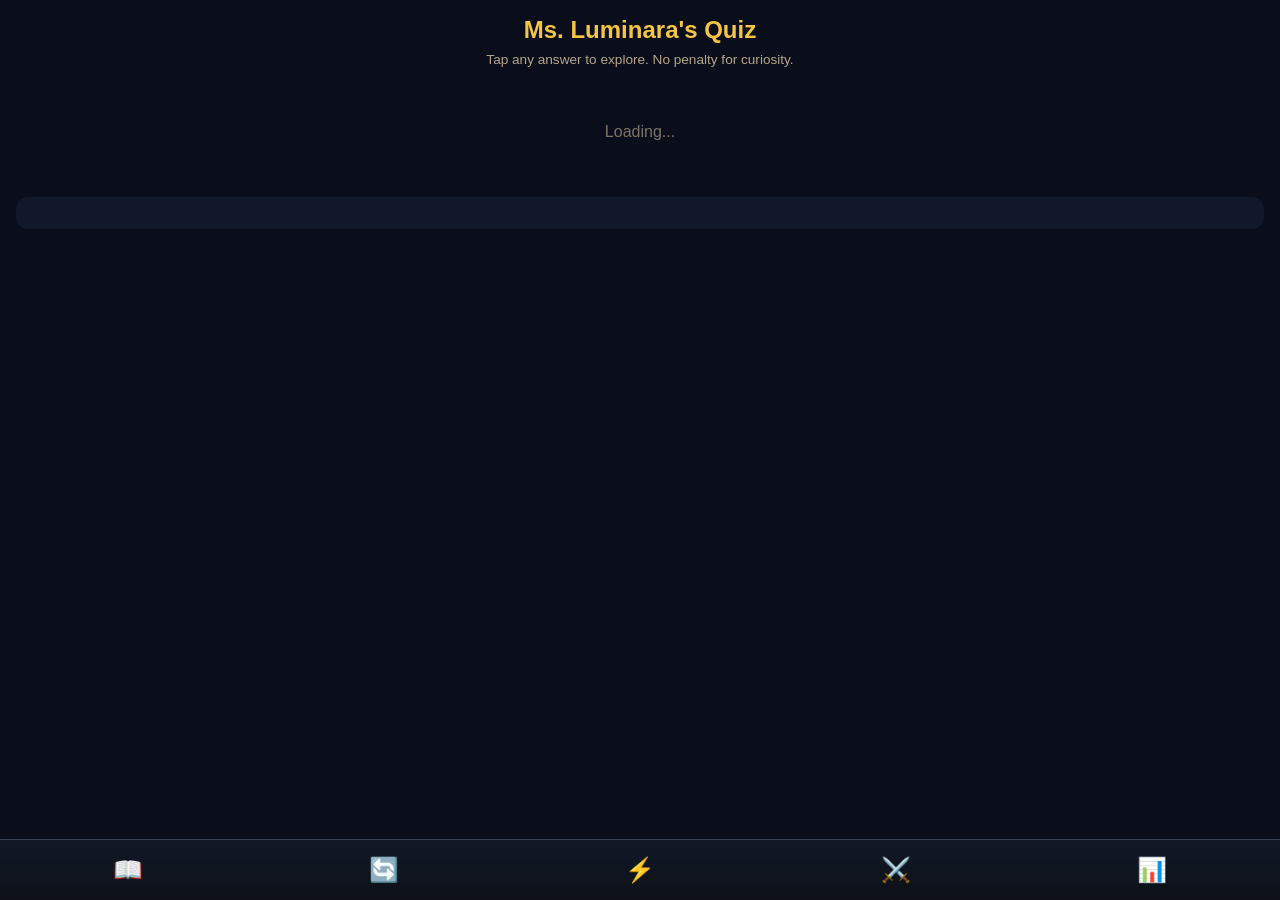
==== mobile.html @ 9dfc07ea "Add mobile-optimized version for iOS/touch devices New files: - mobile.html - Streamlined mobile lay" ====
<!DOCTYPE html>
<html lang="en">
<head>
  <meta charset="UTF-8">
  <meta name="viewport" content="width=device-width, initial-scale=1.0, maximum-scale=1.0, user-scalable=no, viewport-fit=cover">
  <meta name="apple-mobile-web-app-capable" content="yes">
  <meta name="apple-mobile-web-app-status-bar-style" content="black-translucent">
  <meta name="apple-mobile-web-app-title" content="Luminara">
  <meta name="theme-color" content="#f5c542">
  <meta name="description" content="Ms. Luminara's Quiz - Mobile Edition">
  <title>Luminara Quiz</title>

  <!-- PWA Manifest -->
  <link rel="manifest" href="manifest.json">

  <!-- iOS Icons -->
  <link rel="apple-touch-icon" href="icons/icon-192.png">
  <link rel="apple-touch-icon" sizes="180x180" href="icons/icon-180.png">

  <!-- Mobile-optimized styles -->
  <link rel="stylesheet" href="000-core/000.0-mobile.css">
</head>
<body>
  <!-- Compact Mode Navigation -->
  <nav class="mode-nav">
    <button class="mode-tab active" data-mode="study">
      <span class="icon">📖</span>
    </button>
    <button class="mode-tab" data-mode="review">
      <span class="icon">🔄</span>
      <span class="badge" id="dueBadge" style="display:none">0</span>
    </button>
    <button class="mode-tab" data-mode="blitz">
      <span class="icon">⚡</span>
    </button>
    <button class="mode-tab" data-mode="gauntlet">
      <span class="icon">⚔️</span>
    </button>
    <button class="mode-tab" data-mode="stats">
      <span class="icon">📊</span>
    </button>
  </nav>

  <!-- ==================== STUDY MODULE ==================== -->
  <div class="module-container active" id="module-study">
    <!-- Landing Page -->
    <div id="landing">
      <div class="landing-content">
        <h1>Ms. Luminara's Quiz</h1>
        <p class="subtitle">Tap any answer to explore. No penalty for curiosity.</p>

        <div id="quizSelect" class="quiz-select">
          <div class="loading-placeholder">Loading...</div>
        </div>

        <div id="landingStats" class="landing-stats"></div>
      </div>
    </div>

    <!-- Study View -->
    <div id="studyView" class="hidden">
      <div class="study-header">
        <button class="back-btn" onclick="goHome()">←</button>
        <div class="progress-mini">
          <span id="progressInfo">1/10</span>
          <div class="progress-bar-mini">
            <div id="progressFill" class="progress-fill-mini"></div>
          </div>
        </div>
        <div id="statsBar" class="stats-mini"></div>
      </div>

      <div id="questionArea" class="question-area"></div>

      <div class="nav-footer">
        <button id="prevBtn" class="nav-btn" onclick="prevQuestion()">←</button>
        <button id="nextBtn" class="nav-btn primary" onclick="nextQuestion()">→</button>
      </div>
    </div>
  </div>

  <!-- ==================== REVIEW MODULE ==================== -->
  <div class="module-container" id="module-review">
    <div class="review-container">
      <div class="review-header">
        <div class="review-due-count" id="reviewDueCount">0</div>
        <div class="review-due-label">due for review</div>
      </div>
      <div id="reviewArea">
        <div class="review-empty">
          <div class="icon">✨</div>
          <p>All caught up!</p>
        </div>
      </div>
    </div>
  </div>

  <!-- ==================== BLITZ MODULE ==================== -->
  <div class="module-container" id="module-blitz">
    <div class="blitz-container">
      <div class="blitz-header">
        <div class="blitz-timer" id="blitzTimer">1:00</div>
        <div class="blitz-score" id="blitzScore">0</div>
      </div>
      <button class="blitz-start-btn" id="blitzStartBtn" onclick="QuizModes.startBlitz()">
        ⚡ 60-Second Blitz
      </button>
      <div id="blitzQuestion"></div>
    </div>
  </div>

  <!-- ==================== GAUNTLET MODULE ==================== -->
  <div class="module-container" id="module-gauntlet">
    <div class="gauntlet-container">
      <div class="gauntlet-landing" id="gauntletLanding">
        <h1>⚔️ The Gauntlet</h1>
        <p class="gauntlet-subtitle">Roguelike boss battles</p>

        <div class="difficulty-select">
          <button class="difficulty-btn easy" onclick="quiz.startGauntletRun('easy')">
            <span class="diff-icon">🌱</span>
            <span class="diff-name">Easy</span>
          </button>
          <button class="difficulty-btn normal" onclick="quiz.startGauntletRun('normal')">
            <span class="diff-icon">📚</span>
            <span class="diff-name">Normal</span>
          </button>
          <button class="difficulty-btn hard locked" id="hardBtn" onclick="quiz.startGauntletRun('hard')">
            <span class="diff-icon">🔥</span>
            <span class="diff-name">Hard</span>
          </button>
          <button class="difficulty-btn nightmare locked" id="nightmareBtn" onclick="quiz.startGauntletRun('nightmare')">
            <span class="diff-icon">💀</span>
            <span class="diff-name">Nightmare</span>
          </button>
        </div>

        <div class="gauntlet-actions">
          <button class="gauntlet-btn" onclick="quiz.renderer.showHighScores()">🏆 Scores</button>
          <button class="gauntlet-btn" onclick="quiz.renderer.showPowerUpShop()">🎁 Shop</button>
        </div>

        <div class="gauntlet-stats" id="gauntletStats"></div>
      </div>

      <div class="gauntlet-run hidden" id="gauntletRun">
        <div class="run-header" id="runHeader"></div>
        <div id="runQuestionArea"></div>
      </div>
    </div>
  </div>

  <!-- ==================== STATS MODULE ==================== -->
  <div class="module-container" id="module-stats">
    <div class="stats-container">
      <h2>📊 Your Progress</h2>
      <div id="statsGrid" class="stats-grid"></div>
      <h3>Category Mastery</h3>
      <div id="masteryBars" class="mastery-bars"></div>
    </div>
  </div>

  <!-- Core Scripts -->
  <script src="000-core/000.1-app.js"></script>
  <script src="000-core/000.2-renderer.js"></script>
  <script src="000-core/000.2.2-renderer-inventory.js"></script>
  <script src="000-core/000.2.3-renderer-d20-ui.js"></script>
  <script src="000-core/000.3-gamification.js"></script>
  <script src="000-core/000.4-persistence.js"></script>
  <script src="000-core/000.5-achievements.js"></script>
  <script src="000-core/000.6-scaffolding.js"></script>
  <script src="000-core/000.7-d20-system.js"></script>
  <script src="000-core/000.8-loot-system.js"></script>
  <script src="000-core/000.10-isotope-engine.js"></script>
  <script src="000-core/000.11-zpd-system.js"></script>
  <script src="000-core/000.15-boss-system.js"></script>
  <script src="000-core/000.16-run-manager.js"></script>
  <script src="000-core/000.17-powerups.js"></script>
  <script src="000-core/000.18-high-scores.js"></script>

  <!-- Mobile Mode Controller -->
  <script>
    // Simple mode switching for mobile
    const QuizModes = {
      currentMode: 'study',
      questions: [],
      srsData: {},

      init() {
        // Mode tab switching
        document.querySelectorAll('.mode-tab').forEach(tab => {
          tab.addEventListener('click', () => {
            const mode = tab.dataset.mode;
            this.switchMode(mode);
          });
        });

        // Load questions for modes
        if (typeof quiz !== 'undefined' && quiz.questions) {
          this.questions = quiz.questions;
        }
      },

      switchMode(mode) {
        this.currentMode = mode;

        // Update tabs
        document.querySelectorAll('.mode-tab').forEach(t => t.classList.remove('active'));
        document.querySelector(`.mode-tab[data-mode="${mode}"]`).classList.add('active');

        // Update modules
        document.querySelectorAll('.module-container').forEach(m => m.classList.remove('active'));
        document.getElementById(`module-${mode}`).classList.add('active');

        // Mode-specific init
        if (mode === 'stats') this.renderStats();
        if (mode === 'review') this.checkReviews();
      },

      // Blitz mode
      blitz: { active: false, score: 0, timer: 60, interval: null },

      startBlitz() {
        if (this.questions.length === 0) {
          this.questions = quiz.questions || [];
        }

        this.blitz = { active: true, score: 0, timer: 60, interval: null };

        document.getElementById('blitzStartBtn').style.display = 'none';
        document.getElementById('blitzScore').textContent = '0';

        this.blitz.interval = setInterval(() => {
          this.blitz.timer--;
          const timerEl = document.getElementById('blitzTimer');
          timerEl.textContent = `0:${this.blitz.timer.toString().padStart(2, '0')}`;

          if (this.blitz.timer <= 10) timerEl.classList.add('danger');
          else if (this.blitz.timer <= 20) timerEl.classList.add('warning');

          if (this.blitz.timer <= 0) this.endBlitz();
        }, 1000);

        this.showBlitzQuestion();
      },

      showBlitzQuestion() {
        if (!this.blitz.active) return;

        const q = this.questions[Math.floor(Math.random() * this.questions.length)];
        const opts = [...q.options].sort(() => Math.random() - 0.5);

        document.getElementById('blitzQuestion').innerHTML = `
          <div class="blitz-question-card">
            <div class="blitz-question-text">${q.question}</div>
            <div class="blitz-options">
              ${opts.map((opt, i) => `
                <button class="blitz-option" onclick="QuizModes.answerBlitz(${i}, ${opts.indexOf(q.options[q.correct])}, this)">
                  ${opt}
                </button>
              `).join('')}
            </div>
          </div>
        `;
      },

      answerBlitz(idx, correctIdx, btn) {
        if (!this.blitz.active) return;

        const isCorrect = idx === correctIdx;
        btn.classList.add(isCorrect ? 'correct' : 'incorrect');

        if (isCorrect) {
          this.blitz.score++;
          document.getElementById('blitzScore').textContent = this.blitz.score;
        }

        document.querySelectorAll('.blitz-option').forEach(b => b.classList.add('disabled'));

        setTimeout(() => this.showBlitzQuestion(), 400);
      },

      endBlitz() {
        clearInterval(this.blitz.interval);
        this.blitz.active = false;

        const xp = this.blitz.score * 15;
        if (typeof persistence !== 'undefined') {
          persistence.addXP(xp);
        }

        document.getElementById('blitzQuestion').innerHTML = `
          <div class="blitz-result">
            <div class="final-score">${this.blitz.score}</div>
            <div class="result-label">correct answers</div>
            <div class="xp-earned">+${xp} XP</div>
          </div>
        `;

        document.getElementById('blitzTimer').textContent = '1:00';
        document.getElementById('blitzTimer').classList.remove('warning', 'danger');
        document.getElementById('blitzStartBtn').style.display = 'block';
        document.getElementById('blitzStartBtn').textContent = 'Play Again';
      },

      checkReviews() {
        const due = typeof persistence !== 'undefined' ? persistence.getDueForReview() : [];
        document.getElementById('reviewDueCount').textContent = due.length;

        if (due.length > 0) {
          document.getElementById('reviewArea').innerHTML = `
            <button class="blitz-start-btn" onclick="QuizModes.startReview()">
              Start Review (${due.length} questions)
            </button>
          `;
        }
      },

      startReview() {
        // TODO: Implement SRS review for mobile
      },

      renderStats() {
        const stats = typeof gamification !== 'undefined' ?
          gamification.getStats() : { level: 1, totalXP: 0, currentStreak: 0, bestStreak: 0, totalAnswered: 0, accuracy: 0 };

        document.getElementById('statsGrid').innerHTML = `
          <div class="stat-card">
            <div class="stat-value">${stats.level}</div>
            <div class="stat-label">Level</div>
          </div>
          <div class="stat-card">
            <div class="stat-value">${stats.totalXP.toLocaleString()}</div>
            <div class="stat-label">XP</div>
          </div>
          <div class="stat-card">
            <div class="stat-value">${stats.currentStreak}</div>
            <div class="stat-label">Streak</div>
          </div>
          <div class="stat-card">
            <div class="stat-value">${stats.accuracy}%</div>
            <div class="stat-label">Accuracy</div>
          </div>
        `;
      }
    };

    // Initialize after quiz loads
    document.addEventListener('DOMContentLoaded', () => {
      setTimeout(() => QuizModes.init(), 500);
    });
  </script>

  <!-- Service Worker Registration -->
  <script>
    if ('serviceWorker' in navigator) {
      window.addEventListener('load', () => {
        navigator.serviceWorker.register('./sw.js')
          .then((reg) => console.log('[PWA] SW registered'))
          .catch((err) => console.warn('[PWA] SW failed:', err));
      });
    }
  </script>
</body>
</html>
---- 000-core/000.0-mobile.css ----
/**
 * Mobile-Optimized Stylesheet for Ms. Luminara's Quiz
 * Designed for iOS Safari and touch-first interaction
 */

/* ═══════════════════════════════════════════════════════════════
   CSS VARIABLES
   ═══════════════════════════════════════════════════════════════ */
:root {
  --bg-deep: #0a0e1a;
  --bg-card: #111827;
  --bg-card-hover: #1f2937;
  --border: #374151;
  --text-primary: #e8dcc4;
  --text-secondary: #b5a48a;
  --text-muted: #7d7265;
  --text-dim: #6b7280;
  --glow-warm: #f5c542;
  --correct: #34d399;
  --correct-soft: rgba(52, 211, 153, 0.15);
  --incorrect: #f87171;
  --incorrect-soft: rgba(248, 113, 113, 0.15);

  /* iOS safe areas */
  --safe-top: env(safe-area-inset-top);
  --safe-bottom: env(safe-area-inset-bottom);
  --safe-left: env(safe-area-inset-left);
  --safe-right: env(safe-area-inset-right);
}

/* ═══════════════════════════════════════════════════════════════
   BASE RESET & MOBILE OPTIMIZATIONS
   ═══════════════════════════════════════════════════════════════ */
* {
  box-sizing: border-box;
  margin: 0;
  padding: 0;
  -webkit-tap-highlight-color: transparent;
  -webkit-touch-callout: none;
}

html {
  font-size: 16px;
  -webkit-text-size-adjust: 100%;
}

body {
  font-family: -apple-system, BlinkMacSystemFont, 'Segoe UI', Roboto, sans-serif;
  background: var(--bg-deep);
  color: var(--text-primary);
  min-height: 100vh;
  min-height: -webkit-fill-available;
  padding-top: var(--safe-top);
  padding-bottom: var(--safe-bottom);
  overscroll-behavior: none;
}

/* Prevent pull-to-refresh */
body {
  overflow-y: auto;
  -webkit-overflow-scrolling: touch;
}

/* ═══════════════════════════════════════════════════════════════
   MODE NAVIGATION - Bottom Tab Bar Style
   ═══════════════════════════════════════════════════════════════ */
.mode-nav {
  position: fixed;
  bottom: 0;
  left: 0;
  right: 0;
  display: flex;
  justify-content: space-around;
  align-items: center;
  background: linear-gradient(180deg, var(--bg-card) 0%, #0d1117 100%);
  border-top: 1px solid var(--border);
  padding: 0.5rem 0;
  padding-bottom: calc(0.5rem + var(--safe-bottom));
  z-index: 100;
}

.mode-tab {
  display: flex;
  flex-direction: column;
  align-items: center;
  gap: 0.2rem;
  padding: 0.5rem 1rem;
  background: transparent;
  border: none;
  color: var(--text-dim);
  font-size: 0.65rem;
  cursor: pointer;
  transition: all 0.15s;
  position: relative;
}

.mode-tab .icon {
  font-size: 1.5rem;
}

.mode-tab.active {
  color: var(--glow-warm);
}

.mode-tab .badge {
  position: absolute;
  top: 0;
  right: 0.5rem;
  background: var(--incorrect);
  color: #fff;
  font-size: 0.6rem;
  padding: 0.1rem 0.35rem;
  border-radius: 10px;
  font-weight: 700;
}

/* ═══════════════════════════════════════════════════════════════
   MODULE CONTAINERS
   ═══════════════════════════════════════════════════════════════ */
.module-container {
  display: none;
  padding-bottom: 80px; /* Space for bottom nav */
}

.module-container.active {
  display: block;
}

.hidden {
  display: none !important;
}

/* ═══════════════════════════════════════════════════════════════
   STUDY MODULE - Landing
   ═══════════════════════════════════════════════════════════════ */
.landing-content {
  padding: 1rem;
  padding-top: calc(1rem + var(--safe-top));
}

.landing-content h1 {
  font-size: 1.5rem;
  font-weight: 700;
  color: var(--glow-warm);
  text-align: center;
  margin-bottom: 0.5rem;
}

.subtitle {
  text-align: center;
  color: var(--text-secondary);
  font-size: 0.85rem;
  margin-bottom: 1.5rem;
}

/* Quiz Category Select */
.quiz-select {
  display: grid;
  grid-template-columns: 1fr 1fr;
  gap: 0.75rem;
  margin-bottom: 1.5rem;
}

.category-card {
  background: var(--bg-card);
  border: 1px solid var(--border);
  border-radius: 12px;
  padding: 1rem;
  cursor: pointer;
  transition: all 0.15s;
  text-align: center;
}

.category-card:active {
  transform: scale(0.97);
  border-color: var(--glow-warm);
}

.category-card .icon {
  font-size: 1.75rem;
  margin-bottom: 0.5rem;
}

.category-card .name {
  font-size: 0.8rem;
  font-weight: 600;
  color: var(--text-primary);
  margin-bottom: 0.25rem;
}

.category-card .count {
  font-size: 0.7rem;
  color: var(--text-muted);
}

.category-card .progress-bar {
  height: 3px;
  background: var(--border);
  border-radius: 2px;
  margin-top: 0.5rem;
  overflow: hidden;
}

.category-card .progress-fill {
  height: 100%;
  background: var(--glow-warm);
  border-radius: 2px;
}

/* Landing Stats */
.landing-stats {
  display: flex;
  justify-content: center;
  gap: 1.5rem;
  padding: 1rem;
  background: var(--bg-card);
  border-radius: 12px;
  margin-bottom: 1rem;
}

.landing-stats .stat {
  text-align: center;
}

.landing-stats .stat-value {
  font-size: 1.25rem;
  font-weight: 700;
  color: var(--glow-warm);
}

.landing-stats .stat-label {
  font-size: 0.65rem;
  color: var(--text-muted);
  text-transform: uppercase;
}

.loading-placeholder {
  grid-column: 1 / -1;
  text-align: center;
  padding: 2rem;
  color: var(--text-muted);
}

/* ═══════════════════════════════════════════════════════════════
   STUDY VIEW
   ═══════════════════════════════════════════════════════════════ */
.study-header {
  display: flex;
  align-items: center;
  gap: 0.75rem;
  padding: 0.75rem 1rem;
  background: var(--bg-card);
  border-bottom: 1px solid var(--border);
  position: sticky;
  top: 0;
  z-index: 50;
}

.back-btn {
  width: 36px;
  height: 36px;
  display: flex;
  align-items: center;
  justify-content: center;
  background: transparent;
  border: 1px solid var(--border);
  border-radius: 8px;
  color: var(--text-primary);
  font-size: 1.1rem;
  cursor: pointer;
}

.progress-mini {
  flex: 1;
}

.progress-mini span {
  font-size: 0.75rem;
  color: var(--text-secondary);
}

.progress-bar-mini {
  height: 4px;
  background: var(--border);
  border-radius: 2px;
  margin-top: 0.25rem;
  overflow: hidden;
}

.progress-fill-mini {
  height: 100%;
  background: var(--glow-warm);
  transition: width 0.3s;
}

.stats-mini {
  font-size: 0.7rem;
  color: var(--glow-warm);
  text-align: right;
}

/* Question Area */
.question-area {
  padding: 1rem;
}

.question-card {
  background: var(--bg-card);
  border: 1px solid var(--border);
  border-radius: 12px;
  padding: 1.25rem;
  margin-bottom: 1rem;
}

.q-text {
  font-size: 1.05rem;
  line-height: 1.6;
  margin-bottom: 1.25rem;
}

/* Answer Options - Touch Optimized */
.options {
  display: flex;
  flex-direction: column;
  gap: 0.75rem;
}

.option-btn {
  display: flex;
  align-items: flex-start;
  gap: 0.75rem;
  padding: 1rem;
  background: var(--bg-card);
  border: 2px solid var(--border);
  border-radius: 10px;
  color: var(--text-primary);
  font-size: 0.95rem;
  text-align: left;
  cursor: pointer;
  transition: all 0.15s;
  min-height: 54px; /* iOS tap target */
}

.option-btn:active {
  transform: scale(0.98);
}

.option-btn .letter {
  width: 28px;
  height: 28px;
  display: flex;
  align-items: center;
  justify-content: center;
  background: var(--border);
  border-radius: 50%;
  font-weight: 700;
  font-size: 0.8rem;
  flex-shrink: 0;
}

.option-btn.correct {
  background: var(--correct-soft);
  border-color: var(--correct);
}

.option-btn.correct .letter {
  background: var(--correct);
  color: #fff;
}

.option-btn.incorrect {
  background: var(--incorrect-soft);
  border-color: var(--incorrect);
}

.option-btn.incorrect .letter {
  background: var(--incorrect);
  color: #fff;
}

.option-btn.selected {
  border-color: var(--glow-warm);
}

/* Explanation */
.explanation {
  background: rgba(245, 197, 66, 0.08);
  border-left: 3px solid var(--glow-warm);
  border-radius: 0 8px 8px 0;
  padding: 1rem;
  margin-top: 1rem;
  font-size: 0.9rem;
  line-height: 1.6;
}

.explanation-header {
  display: flex;
  align-items: center;
  gap: 0.5rem;
  font-weight: 600;
  color: var(--glow-warm);
  margin-bottom: 0.5rem;
}

/* Navigation Footer */
.nav-footer {
  display: flex;
  gap: 1rem;
  padding: 1rem;
  padding-bottom: calc(1rem + 70px); /* Space for bottom nav */
}

.nav-btn {
  flex: 1;
  padding: 1rem;
  background: var(--bg-card);
  border: 1px solid var(--border);
  border-radius: 10px;
  color: var(--text-primary);
  font-size: 1rem;
  font-weight: 600;
  cursor: pointer;
}

.nav-btn.primary {
  background: var(--glow-warm);
  border-color: var(--glow-warm);
  color: #000;
}

.nav-btn:active {
  transform: scale(0.97);
}

/* ═══════════════════════════════════════════════════════════════
   REVIEW MODULE
   ═══════════════════════════════════════════════════════════════ */
.review-container {
  padding: 1rem;
}

.review-header {
  text-align: center;
  padding: 2rem 1rem;
  background: var(--bg-card);
  border-radius: 12px;
  margin-bottom: 1rem;
}

.review-due-count {
  font-size: 3rem;
  font-weight: 700;
  color: var(--glow-warm);
}

.review-due-label {
  color: var(--text-secondary);
  font-size: 0.9rem;
}

.review-empty {
  text-align: center;
  padding: 3rem 1rem;
  color: var(--text-muted);
}

.review-empty .icon {
  font-size: 3rem;
  margin-bottom: 1rem;
}

/* ═══════════════════════════════════════════════════════════════
   BLITZ MODULE
   ═══════════════════════════════════════════════════════════════ */
.blitz-container {
  padding: 1rem;
}

.blitz-header {
  display: flex;
  justify-content: space-between;
  align-items: center;
  background: var(--bg-card);
  border: 1px solid var(--border);
  border-radius: 12px;
  padding: 1rem 1.25rem;
  margin-bottom: 1rem;
}

.blitz-timer {
  font-size: 2.5rem;
  font-weight: 700;
  color: var(--glow-warm);
  font-variant-numeric: tabular-nums;
}

.blitz-timer.warning { color: #fbbf24; }
.blitz-timer.danger { color: var(--incorrect); animation: blink 0.5s infinite; }

@keyframes blink {
  0%, 100% { opacity: 1; }
  50% { opacity: 0.5; }
}

.blitz-score {
  font-size: 2rem;
  font-weight: 700;
  color: var(--correct);
}

.blitz-start-btn {
  width: 100%;
  padding: 1.25rem;
  background: linear-gradient(135deg, var(--glow-warm) 0%, #f59e0b 100%);
  border: none;
  border-radius: 10px;
  color: #000;
  font-size: 1.1rem;
  font-weight: 700;
  cursor: pointer;
  margin-bottom: 1rem;
}

.blitz-start-btn:active {
  transform: scale(0.97);
}

.blitz-question-card {
  background: var(--bg-card);
  border: 1px solid var(--border);
  border-radius: 12px;
  padding: 1.25rem;
}

.blitz-question-text {
  font-size: 1rem;
  line-height: 1.5;
  margin-bottom: 1rem;
}

.blitz-options {
  display: grid;
  grid-template-columns: 1fr 1fr;
  gap: 0.6rem;
}

.blitz-option {
  padding: 0.9rem 0.6rem;
  background: var(--bg-card);
  border: 2px solid var(--border);
  border-radius: 8px;
  color: var(--text-primary);
  font-size: 0.85rem;
  cursor: pointer;
  min-height: 50px;
}

.blitz-option:active:not(.disabled) {
  transform: scale(0.97);
}

.blitz-option.correct { background: var(--correct-soft); border-color: var(--correct); }
.blitz-option.incorrect { background: var(--incorrect-soft); border-color: var(--incorrect); }
.blitz-option.disabled { pointer-events: none; }

.blitz-result {
  text-align: center;
  padding: 2rem;
}

.blitz-result .final-score {
  font-size: 4rem;
  font-weight: 700;
  color: var(--glow-warm);
}

.blitz-result .result-label {
  font-size: 1rem;
  color: var(--text-muted);
}

.blitz-result .xp-earned {
  font-size: 1.25rem;
  color: var(--correct);
  margin-top: 1rem;
}

/* ═══════════════════════════════════════════════════════════════
   GAUNTLET MODULE
   ═══════════════════════════════════════════════════════════════ */
.gauntlet-container {
  padding: 1rem;
}

.gauntlet-landing h1 {
  text-align: center;
  font-size: 1.75rem;
  color: var(--glow-warm);
  margin-bottom: 0.25rem;
}

.gauntlet-subtitle {
  text-align: center;
  color: var(--text-secondary);
  font-size: 0.85rem;
  margin-bottom: 1.5rem;
}

.difficulty-select {
  display: grid;
  grid-template-columns: 1fr 1fr;
  gap: 0.75rem;
  margin-bottom: 1.5rem;
}

.difficulty-btn {
  display: flex;
  flex-direction: column;
  align-items: center;
  gap: 0.25rem;
  padding: 1.25rem 0.75rem;
  background: var(--bg-card);
  border: 2px solid var(--border);
  border-radius: 12px;
  color: var(--text-primary);
  cursor: pointer;
  transition: all 0.15s;
}

.difficulty-btn:active:not(.locked) {
  transform: scale(0.97);
  border-color: var(--glow-warm);
}

.difficulty-btn.locked {
  opacity: 0.5;
  pointer-events: none;
}

.diff-icon {
  font-size: 1.75rem;
}

.diff-name {
  font-size: 0.9rem;
  font-weight: 600;
}

.difficulty-btn.easy { border-color: var(--correct); }
.difficulty-btn.normal { border-color: var(--glow-warm); }
.difficulty-btn.hard { border-color: #f97316; }
.difficulty-btn.nightmare { border-color: var(--incorrect); }

.gauntlet-actions {
  display: flex;
  gap: 0.75rem;
  margin-bottom: 1.5rem;
}

.gauntlet-btn {
  flex: 1;
  padding: 1rem;
  background: var(--bg-card);
  border: 1px solid var(--border);
  border-radius: 10px;
  color: var(--text-primary);
  font-size: 0.9rem;
  font-weight: 600;
  cursor: pointer;
}

.gauntlet-btn:active {
  transform: scale(0.97);
}

.gauntlet-stats {
  background: var(--bg-card);
  border-radius: 12px;
  padding: 1rem;
}

/* Boss Arena (compact for mobile) */
.boss-arena {
  background: linear-gradient(180deg, #1a1a2e 0%, #16213e 100%);
  border: 2px solid var(--glow-warm);
  border-radius: 12px;
  padding: 1rem;
  text-align: center;
}

.boss-portrait {
  font-size: 3rem;
  margin-bottom: 0.5rem;
}

.boss-name {
  font-size: 1.25rem;
  font-weight: 700;
  color: var(--incorrect);
  margin-bottom: 0.75rem;
}

.boss-hp-bar {
  height: 12px;
  background: var(--border);
  border-radius: 6px;
  overflow: hidden;
  margin-bottom: 0.75rem;
}

.boss-hp-fill {
  height: 100%;
  background: linear-gradient(90deg, var(--incorrect) 0%, #fca5a5 100%);
  transition: width 0.3s;
}

.boss-actions {
  display: flex;
  gap: 0.5rem;
}

.boss-action-btn {
  flex: 1;
  padding: 0.9rem 0.5rem;
  background: var(--bg-card);
  border: 2px solid var(--border);
  border-radius: 8px;
  color: var(--text-primary);
  font-size: 0.8rem;
  font-weight: 600;
  cursor: pointer;
}

.boss-action-btn.attack { border-color: var(--incorrect); }
.boss-action-btn.defend { border-color: var(--correct); }
.boss-action-btn.special { border-color: #a78bfa; }

/* ═══════════════════════════════════════════════════════════════
   STATS MODULE
   ═══════════════════════════════════════════════════════════════ */
.stats-container {
  padding: 1rem;
}

.stats-container h2 {
  text-align: center;
  color: var(--glow-warm);
  font-size: 1.25rem;
  margin-bottom: 1rem;
}

.stats-container h3 {
  color: var(--text-secondary);
  font-size: 0.9rem;
  margin: 1.5rem 0 0.75rem;
}

.stats-grid {
  display: grid;
  grid-template-columns: repeat(2, 1fr);
  gap: 0.75rem;
}

.stat-card {
  background: var(--bg-card);
  border: 1px solid var(--border);
  border-radius: 10px;
  padding: 1rem;
  text-align: center;
}

.stat-card .stat-value {
  font-size: 1.5rem;
  font-weight: 700;
  color: var(--glow-warm);
}

.stat-card .stat-label {
  font-size: 0.7rem;
  color: var(--text-muted);
  text-transform: uppercase;
}

.mastery-bars {
  display: flex;
  flex-direction: column;
  gap: 0.6rem;
}

.mastery-row {
  display: flex;
  align-items: center;
  gap: 0.5rem;
  font-size: 0.8rem;
}

.mastery-label {
  width: 80px;
  color: var(--text-secondary);
  white-space: nowrap;
  overflow: hidden;
  text-overflow: ellipsis;
}

.mastery-bar {
  flex: 1;
  height: 6px;
  background: var(--border);
  border-radius: 3px;
  overflow: hidden;
}

.mastery-fill {
  height: 100%;
  background: var(--glow-warm);
}

.mastery-pct {
  width: 35px;
  text-align: right;
  color: var(--text-muted);
}

/* ═══════════════════════════════════════════════════════════════
   OVERLAYS & MODALS (compact for mobile)
   ═══════════════════════════════════════════════════════════════ */
.overlay {
  position: fixed;
  top: 0;
  left: 0;
  right: 0;
  bottom: 0;
  background: rgba(0, 0, 0, 0.85);
  display: flex;
  align-items: center;
  justify-content: center;
  z-index: 200;
  padding: 1rem;
}

.modal {
  background: var(--bg-card);
  border: 1px solid var(--border);
  border-radius: 16px;
  width: 100%;
  max-width: 400px;
  max-height: 80vh;
  overflow-y: auto;
  padding: 1.5rem;
}

.modal h2 {
  text-align: center;
  color: var(--glow-warm);
  margin-bottom: 1rem;
}

.modal-close {
  position: absolute;
  top: 1rem;
  right: 1rem;
  width: 36px;
  height: 36px;
  display: flex;
  align-items: center;
  justify-content: center;
  background: transparent;
  border: 1px solid var(--border);
  border-radius: 50%;
  color: var(--text-primary);
  font-size: 1.25rem;
  cursor: pointer;
}

/* ═══════════════════════════════════════════════════════════════
   UTILITY CLASSES
   ═══════════════════════════════════════════════════════════════ */
.text-center { text-align: center; }
.text-muted { color: var(--text-muted); }
.text-success { color: var(--correct); }
.text-danger { color: var(--incorrect); }
.text-warning { color: var(--glow-warm); }

.mt-1 { margin-top: 0.5rem; }
.mt-2 { margin-top: 1rem; }
.mb-1 { margin-bottom: 0.5rem; }
.mb-2 { margin-bottom: 1rem; }
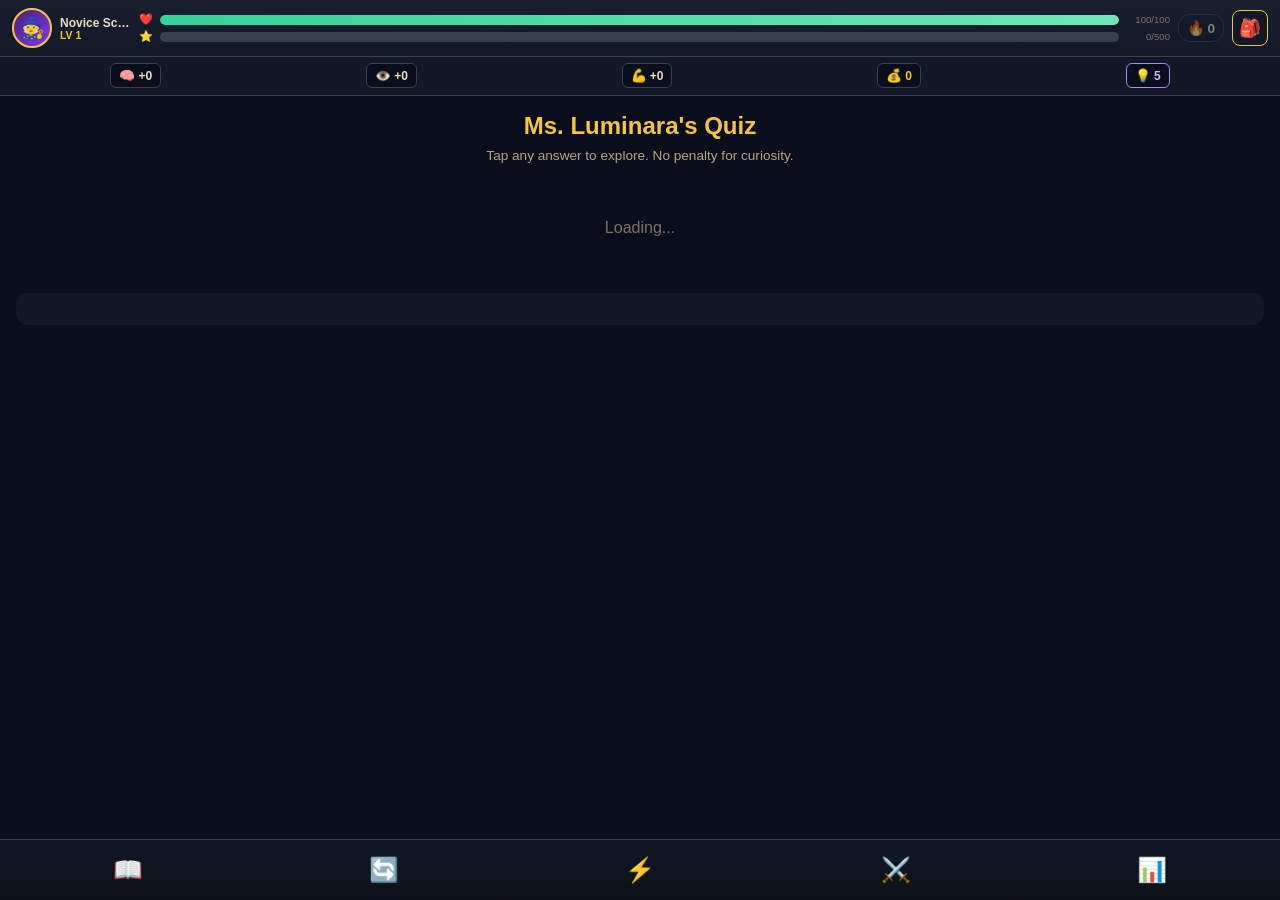
==== commit 87cfe919: "Add prominent RPG character bar to mobile version The mobile experience is now loot-driven and game-" ====
--- a/mobile.html
+++ b/mobile.html
@@ -21,6 +21,64 @@
   <link rel="stylesheet" href="000-core/000.0-mobile.css">
 </head>
 <body>
+  <!-- ==================== CHARACTER BAR (RPG HUD) ==================== -->
+  <div class="character-bar" id="characterBar">
+    <div class="char-left">
+      <div class="char-avatar" onclick="MobileRPG.showCharacterSheet()">🧙</div>
+      <div class="char-info">
+        <div class="char-name" id="charTitle">Novice Scholar</div>
+        <div class="char-level">LV <span id="charLevel">1</span></div>
+      </div>
+    </div>
+    <div class="char-bars">
+      <div class="bar-row hp-row">
+        <span class="bar-icon">❤️</span>
+        <div class="bar-track">
+          <div class="bar-fill hp-fill" id="hpFill" style="width: 100%"></div>
+        </div>
+        <span class="bar-text" id="hpText">100/100</span>
+      </div>
+      <div class="bar-row xp-row">
+        <span class="bar-icon">⭐</span>
+        <div class="bar-track">
+          <div class="bar-fill xp-fill" id="xpFill" style="width: 0%"></div>
+        </div>
+        <span class="bar-text" id="xpText">0 XP</span>
+      </div>
+    </div>
+    <div class="char-right">
+      <div class="streak-display" id="streakDisplay">
+        <span class="streak-icon">🔥</span>
+        <span class="streak-count" id="streakCount">0</span>
+      </div>
+      <button class="inventory-btn" onclick="MobileRPG.showInventory()">🎒</button>
+    </div>
+  </div>
+
+  <!-- Quick Stats Row -->
+  <div class="quick-stats" id="quickStats">
+    <div class="quick-stat" onclick="MobileRPG.showCharacterSheet()">
+      <span class="stat-icon">🧠</span>
+      <span class="stat-mod" id="intMod">+0</span>
+    </div>
+    <div class="quick-stat" onclick="MobileRPG.showCharacterSheet()">
+      <span class="stat-icon">👁️</span>
+      <span class="stat-mod" id="wisMod">+0</span>
+    </div>
+    <div class="quick-stat" onclick="MobileRPG.showCharacterSheet()">
+      <span class="stat-icon">💪</span>
+      <span class="stat-mod" id="conMod">+0</span>
+    </div>
+    <div class="quick-stat gold" onclick="MobileRPG.showInventory()">
+      <span class="stat-icon">💰</span>
+      <span class="stat-val" id="goldDisplay">0</span>
+    </div>
+    <div class="quick-stat insight" onclick="MobileRPG.useInsight()">
+      <span class="stat-icon">💡</span>
+      <span class="stat-val" id="insightDisplay">0</span>
+    </div>
+  </div>
+
   <!-- Compact Mode Navigation -->
   <nav class="mode-nav">
     <button class="mode-tab active" data-mode="study">
@@ -178,6 +236,91 @@
   <script src="000-core/000.17-powerups.js"></script>
   <script src="000-core/000.18-high-scores.js"></script>
 
+  <!-- Mobile RPG Controller -->
+  <script>
+    const MobileRPG = {
+      init() {
+        this.updateCharacterBar();
+        // Update every 2 seconds
+        setInterval(() => this.updateCharacterBar(), 2000);
+      },
+
+      updateCharacterBar() {
+        // Character stats from D20 system
+        if (typeof d20System !== 'undefined') {
+          const sheet = d20System.getCharacterSheet();
+          const formatMod = (mod) => mod >= 0 ? `+${mod}` : `${mod}`;
+
+          document.getElementById('charTitle').textContent = sheet.title || 'Scholar';
+          document.getElementById('intMod').textContent = formatMod(sheet.stats.intelligence.modifier);
+          document.getElementById('wisMod').textContent = formatMod(sheet.stats.wisdom.modifier);
+          document.getElementById('conMod').textContent = formatMod(sheet.stats.constitution.modifier);
+          document.getElementById('insightDisplay').textContent = sheet.insightPoints || 0;
+        }
+
+        // HP from scaffold system
+        if (typeof scaffoldRemediation !== 'undefined') {
+          const hp = scaffoldRemediation.getHP();
+          document.getElementById('hpFill').style.width = `${hp.percent}%`;
+          document.getElementById('hpText').textContent = `${hp.current}/${hp.max}`;
+
+          // Color based on HP
+          const fill = document.getElementById('hpFill');
+          if (hp.percent > 50) fill.style.background = 'var(--correct)';
+          else if (hp.percent > 25) fill.style.background = 'var(--glow-warm)';
+          else fill.style.background = 'var(--incorrect)';
+        }
+
+        // Level and XP from gamification
+        if (typeof gamification !== 'undefined') {
+          const stats = gamification.getStats();
+          document.getElementById('charLevel').textContent = stats.level;
+          document.getElementById('xpFill').style.width = `${stats.levelProgress.percentage}%`;
+          document.getElementById('xpText').textContent = `${stats.levelProgress.current}/${stats.levelProgress.needed}`;
+          document.getElementById('streakCount').textContent = stats.currentStreak;
+
+          // Streak visual
+          const streakEl = document.getElementById('streakDisplay');
+          if (stats.currentStreak > 0) {
+            streakEl.classList.add('active');
+          } else {
+            streakEl.classList.remove('active');
+          }
+        }
+
+        // Gold from loot system
+        if (typeof lootSystem !== 'undefined') {
+          document.getElementById('goldDisplay').textContent = lootSystem.getGold().toLocaleString();
+        }
+      },
+
+      showCharacterSheet() {
+        if (typeof quiz !== 'undefined' && typeof d20System !== 'undefined') {
+          quiz.renderer.showCharacterSheet(d20System.getCharacterSheet());
+        }
+      },
+
+      showInventory() {
+        if (typeof quiz !== 'undefined') {
+          quiz.renderer.showInventory();
+        }
+      },
+
+      useInsight() {
+        if (typeof quiz !== 'undefined' && typeof d20System !== 'undefined') {
+          if (d20System.canAfford(1)) {
+            quiz.rollForInsight();
+          }
+        }
+      }
+    };
+
+    // Initialize after quiz loads
+    document.addEventListener('DOMContentLoaded', () => {
+      setTimeout(() => MobileRPG.init(), 800);
+    });
+  </script>
+
   <!-- Mobile Mode Controller -->
   <script>
     // Simple mode switching for mobile
--- a/000-core/000.0-mobile.css
+++ b/000-core/000.0-mobile.css
@@ -58,7 +58,215 @@
 /* Prevent pull-to-refresh */
 body {
   overflow-y: auto;
-  -webkit-overflow-scrolling: touch;
+  padding-top: 0; /* Character bar handles safe area */
+}
+
+/* ═══════════════════════════════════════════════════════════════
+   CHARACTER BAR - RPG HUD
+   ═══════════════════════════════════════════════════════════════ */
+.character-bar {
+  display: flex;
+  align-items: center;
+  gap: 0.5rem;
+  padding: 0.5rem 0.75rem;
+  padding-top: calc(0.5rem + var(--safe-top));
+  background: linear-gradient(180deg, #1a1f2e 0%, var(--bg-card) 100%);
+  border-bottom: 1px solid var(--border);
+  position: sticky;
+  top: 0;
+  z-index: 100;
+}
+
+.char-left {
+  display: flex;
+  align-items: center;
+  gap: 0.5rem;
+}
+
+.char-avatar {
+  width: 40px;
+  height: 40px;
+  display: flex;
+  align-items: center;
+  justify-content: center;
+  background: linear-gradient(135deg, #4a1f7a 0%, #7c3aed 100%);
+  border: 2px solid var(--glow-warm);
+  border-radius: 50%;
+  font-size: 1.25rem;
+  cursor: pointer;
+}
+
+.char-info {
+  display: flex;
+  flex-direction: column;
+}
+
+.char-name {
+  font-size: 0.75rem;
+  font-weight: 600;
+  color: var(--text-primary);
+  max-width: 70px;
+  white-space: nowrap;
+  overflow: hidden;
+  text-overflow: ellipsis;
+}
+
+.char-level {
+  font-size: 0.65rem;
+  color: var(--glow-warm);
+  font-weight: 700;
+}
+
+.char-bars {
+  flex: 1;
+  display: flex;
+  flex-direction: column;
+  gap: 0.25rem;
+  min-width: 0;
+}
+
+.bar-row {
+  display: flex;
+  align-items: center;
+  gap: 0.35rem;
+}
+
+.bar-icon {
+  font-size: 0.7rem;
+  width: 16px;
+  text-align: center;
+}
+
+.bar-track {
+  flex: 1;
+  height: 10px;
+  background: var(--border);
+  border-radius: 5px;
+  overflow: hidden;
+}
+
+.bar-fill {
+  height: 100%;
+  border-radius: 5px;
+  transition: width 0.3s ease;
+}
+
+.hp-fill {
+  background: linear-gradient(90deg, var(--correct) 0%, #6ee7b7 100%);
+}
+
+.xp-fill {
+  background: linear-gradient(90deg, var(--glow-warm) 0%, #fcd34d 100%);
+}
+
+.bar-text {
+  font-size: 0.6rem;
+  color: var(--text-muted);
+  min-width: 45px;
+  text-align: right;
+  font-variant-numeric: tabular-nums;
+}
+
+.char-right {
+  display: flex;
+  align-items: center;
+  gap: 0.5rem;
+}
+
+.streak-display {
+  display: flex;
+  align-items: center;
+  gap: 0.15rem;
+  padding: 0.3rem 0.5rem;
+  background: var(--bg-card);
+  border: 1px solid var(--border);
+  border-radius: 12px;
+  opacity: 0.5;
+}
+
+.streak-display.active {
+  opacity: 1;
+  border-color: #f97316;
+  background: rgba(249, 115, 22, 0.15);
+}
+
+.streak-icon {
+  font-size: 0.9rem;
+}
+
+.streak-count {
+  font-size: 0.85rem;
+  font-weight: 700;
+  color: var(--text-primary);
+}
+
+.streak-display.active .streak-count {
+  color: #fb923c;
+}
+
+.inventory-btn {
+  width: 36px;
+  height: 36px;
+  display: flex;
+  align-items: center;
+  justify-content: center;
+  background: var(--bg-card);
+  border: 1px solid var(--glow-warm);
+  border-radius: 8px;
+  font-size: 1.1rem;
+  cursor: pointer;
+}
+
+.inventory-btn:active {
+  transform: scale(0.95);
+  background: rgba(245, 197, 66, 0.1);
+}
+
+/* Quick Stats Row */
+.quick-stats {
+  display: flex;
+  justify-content: space-around;
+  padding: 0.4rem 0.5rem;
+  background: var(--bg-card);
+  border-bottom: 1px solid var(--border);
+}
+
+.quick-stat {
+  display: flex;
+  align-items: center;
+  gap: 0.2rem;
+  padding: 0.25rem 0.5rem;
+  background: var(--bg-deep);
+  border: 1px solid var(--border);
+  border-radius: 6px;
+  cursor: pointer;
+}
+
+.quick-stat:active {
+  transform: scale(0.95);
+}
+
+.quick-stat .stat-icon {
+  font-size: 0.8rem;
+}
+
+.quick-stat .stat-mod,
+.quick-stat .stat-val {
+  font-size: 0.75rem;
+  font-weight: 700;
+  color: var(--text-primary);
+}
+
+.quick-stat.gold .stat-val {
+  color: var(--glow-warm);
+}
+
+.quick-stat.insight {
+  border-color: #a78bfa;
+}
+
+.quick-stat.insight .stat-val {
+  color: #c4b5fd;
 }
 
 /* ═══════════════════════════════════════════════════════════════
@@ -135,7 +343,6 @@
    ═══════════════════════════════════════════════════════════════ */
 .landing-content {
   padding: 1rem;
-  padding-top: calc(1rem + var(--safe-top));
 }
 
 .landing-content h1 {
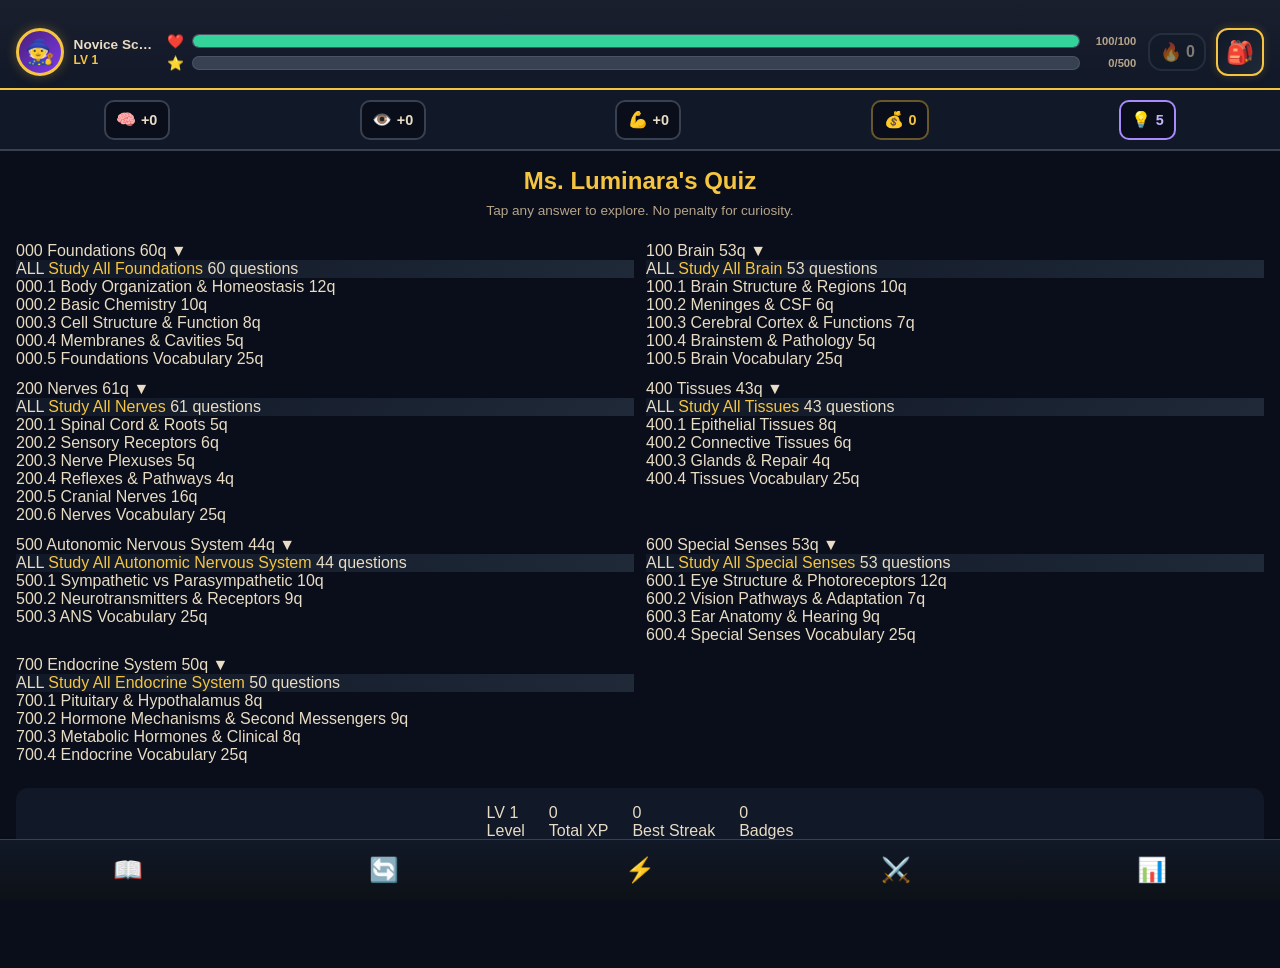
==== commit 07c8cc35: "Fix mobile script loading order - add missing scaffold-remediation Scripts must load in dependency o" ====
--- a/mobile.html
+++ b/mobile.html
@@ -218,23 +218,21 @@
     </div>
   </div>
 
-  <!-- Core Scripts -->
-  <script src="000-core/000.1-app.js"></script>
-  <script src="000-core/000.2-renderer.js"></script>
-  <script src="000-core/000.2.2-renderer-inventory.js"></script>
-  <script src="000-core/000.2.3-renderer-d20-ui.js"></script>
+  <!-- Core Scripts (order matters - dependencies first!) -->
+  <script src="000-core/000.4-persistence.js"></script>
   <script src="000-core/000.3-gamification.js"></script>
-  <script src="000-core/000.4-persistence.js"></script>
-  <script src="000-core/000.5-achievements.js"></script>
   <script src="000-core/000.6-scaffolding.js"></script>
   <script src="000-core/000.7-d20-system.js"></script>
   <script src="000-core/000.8-loot-system.js"></script>
-  <script src="000-core/000.10-isotope-engine.js"></script>
-  <script src="000-core/000.11-zpd-system.js"></script>
+  <script src="000-core/000.14-scaffold-remediation.js"></script>
   <script src="000-core/000.15-boss-system.js"></script>
   <script src="000-core/000.16-run-manager.js"></script>
   <script src="000-core/000.17-powerups.js"></script>
   <script src="000-core/000.18-high-scores.js"></script>
+  <script src="000-core/000.2-renderer.js"></script>
+  <script src="000-core/000.2.2-renderer-inventory.js"></script>
+  <script src="000-core/000.2.3-renderer-d20-ui.js"></script>
+  <script src="000-core/000.1-app.js"></script>
 
   <!-- Mobile RPG Controller -->
   <script>
--- a/000-core/000.0-mobile.css
+++ b/000-core/000.0-mobile.css
@@ -63,15 +63,19 @@
 
 /* ═══════════════════════════════════════════════════════════════
    CHARACTER BAR - RPG HUD
+   Extra padding for iPhone notch/Dynamic Island
    ═══════════════════════════════════════════════════════════════ */
 .character-bar {
   display: flex;
   align-items: center;
-  gap: 0.5rem;
-  padding: 0.5rem 0.75rem;
-  padding-top: calc(0.5rem + var(--safe-top));
+  gap: 0.75rem;
+  /* Heavy top padding: safe-area + extra for Dynamic Island */
+  padding: 0.75rem 1rem;
+  padding-top: calc(1rem + var(--safe-top) + 12px);
+  padding-left: calc(1rem + var(--safe-left));
+  padding-right: calc(1rem + var(--safe-right));
   background: linear-gradient(180deg, #1a1f2e 0%, var(--bg-card) 100%);
-  border-bottom: 1px solid var(--border);
+  border-bottom: 2px solid var(--glow-warm);
   position: sticky;
   top: 0;
   z-index: 100;
@@ -80,39 +84,41 @@
 .char-left {
   display: flex;
   align-items: center;
-  gap: 0.5rem;
+  gap: 0.6rem;
 }
 
 .char-avatar {
-  width: 40px;
-  height: 40px;
+  width: 48px;
+  height: 48px;
   display: flex;
   align-items: center;
   justify-content: center;
   background: linear-gradient(135deg, #4a1f7a 0%, #7c3aed 100%);
-  border: 2px solid var(--glow-warm);
+  border: 3px solid var(--glow-warm);
   border-radius: 50%;
-  font-size: 1.25rem;
-  cursor: pointer;
+  font-size: 1.5rem;
+  cursor: pointer;
+  box-shadow: 0 0 12px rgba(245, 197, 66, 0.3);
 }
 
 .char-info {
   display: flex;
   flex-direction: column;
+  gap: 0.1rem;
 }
 
 .char-name {
-  font-size: 0.75rem;
-  font-weight: 600;
-  color: var(--text-primary);
-  max-width: 70px;
+  font-size: 0.85rem;
+  font-weight: 700;
+  color: var(--text-primary);
+  max-width: 80px;
   white-space: nowrap;
   overflow: hidden;
   text-overflow: ellipsis;
 }
 
 .char-level {
-  font-size: 0.65rem;
+  font-size: 0.75rem;
   color: var(--glow-warm);
   font-weight: 700;
 }
@@ -121,81 +127,86 @@
   flex: 1;
   display: flex;
   flex-direction: column;
-  gap: 0.25rem;
+  gap: 0.4rem;
   min-width: 0;
 }
 
 .bar-row {
   display: flex;
   align-items: center;
-  gap: 0.35rem;
+  gap: 0.4rem;
 }
 
 .bar-icon {
-  font-size: 0.7rem;
-  width: 16px;
+  font-size: 0.85rem;
+  width: 20px;
   text-align: center;
 }
 
 .bar-track {
   flex: 1;
-  height: 10px;
+  height: 14px;
   background: var(--border);
-  border-radius: 5px;
+  border-radius: 7px;
   overflow: hidden;
+  border: 1px solid rgba(255,255,255,0.1);
 }
 
 .bar-fill {
   height: 100%;
-  border-radius: 5px;
+  border-radius: 7px;
   transition: width 0.3s ease;
 }
 
 .hp-fill {
   background: linear-gradient(90deg, var(--correct) 0%, #6ee7b7 100%);
+  box-shadow: 0 0 8px rgba(52, 211, 153, 0.5);
 }
 
 .xp-fill {
   background: linear-gradient(90deg, var(--glow-warm) 0%, #fcd34d 100%);
+  box-shadow: 0 0 8px rgba(245, 197, 66, 0.5);
 }
 
 .bar-text {
-  font-size: 0.6rem;
-  color: var(--text-muted);
-  min-width: 45px;
+  font-size: 0.7rem;
+  color: var(--text-secondary);
+  min-width: 50px;
   text-align: right;
   font-variant-numeric: tabular-nums;
+  font-weight: 600;
 }
 
 .char-right {
   display: flex;
   align-items: center;
-  gap: 0.5rem;
+  gap: 0.6rem;
 }
 
 .streak-display {
   display: flex;
   align-items: center;
-  gap: 0.15rem;
-  padding: 0.3rem 0.5rem;
-  background: var(--bg-card);
-  border: 1px solid var(--border);
-  border-radius: 12px;
+  gap: 0.25rem;
+  padding: 0.4rem 0.6rem;
+  background: var(--bg-card);
+  border: 2px solid var(--border);
+  border-radius: 14px;
   opacity: 0.5;
 }
 
 .streak-display.active {
   opacity: 1;
   border-color: #f97316;
-  background: rgba(249, 115, 22, 0.15);
+  background: rgba(249, 115, 22, 0.2);
+  box-shadow: 0 0 10px rgba(249, 115, 22, 0.3);
 }
 
 .streak-icon {
-  font-size: 0.9rem;
+  font-size: 1.1rem;
 }
 
 .streak-count {
-  font-size: 0.85rem;
+  font-size: 1rem;
   font-weight: 700;
   color: var(--text-primary);
 }
@@ -205,56 +216,66 @@
 }
 
 .inventory-btn {
-  width: 36px;
-  height: 36px;
+  width: 48px;
+  height: 48px;
   display: flex;
   align-items: center;
   justify-content: center;
-  background: var(--bg-card);
-  border: 1px solid var(--glow-warm);
-  border-radius: 8px;
-  font-size: 1.1rem;
-  cursor: pointer;
+  background: linear-gradient(135deg, var(--bg-card) 0%, #1f2937 100%);
+  border: 2px solid var(--glow-warm);
+  border-radius: 12px;
+  font-size: 1.4rem;
+  cursor: pointer;
+  box-shadow: 0 0 10px rgba(245, 197, 66, 0.2);
 }
 
 .inventory-btn:active {
-  transform: scale(0.95);
-  background: rgba(245, 197, 66, 0.1);
+  transform: scale(0.92);
+  background: rgba(245, 197, 66, 0.15);
 }
 
 /* Quick Stats Row */
 .quick-stats {
   display: flex;
   justify-content: space-around;
-  padding: 0.4rem 0.5rem;
-  background: var(--bg-card);
-  border-bottom: 1px solid var(--border);
+  padding: 0.6rem 0.75rem;
+  padding-left: calc(0.75rem + var(--safe-left));
+  padding-right: calc(0.75rem + var(--safe-right));
+  background: var(--bg-card);
+  border-bottom: 2px solid var(--border);
+  gap: 0.4rem;
 }
 
 .quick-stat {
   display: flex;
   align-items: center;
-  gap: 0.2rem;
-  padding: 0.25rem 0.5rem;
+  gap: 0.3rem;
+  padding: 0.5rem 0.65rem;
   background: var(--bg-deep);
-  border: 1px solid var(--border);
-  border-radius: 6px;
-  cursor: pointer;
+  border: 2px solid var(--border);
+  border-radius: 10px;
+  cursor: pointer;
+  min-height: 40px;
 }
 
 .quick-stat:active {
   transform: scale(0.95);
+  border-color: var(--glow-warm);
 }
 
 .quick-stat .stat-icon {
-  font-size: 0.8rem;
+  font-size: 1rem;
 }
 
 .quick-stat .stat-mod,
 .quick-stat .stat-val {
-  font-size: 0.75rem;
-  font-weight: 700;
-  color: var(--text-primary);
+  font-size: 0.9rem;
+  font-weight: 700;
+  color: var(--text-primary);
+}
+
+.quick-stat.gold {
+  border-color: rgba(245, 197, 66, 0.4);
 }
 
 .quick-stat.gold .stat-val {
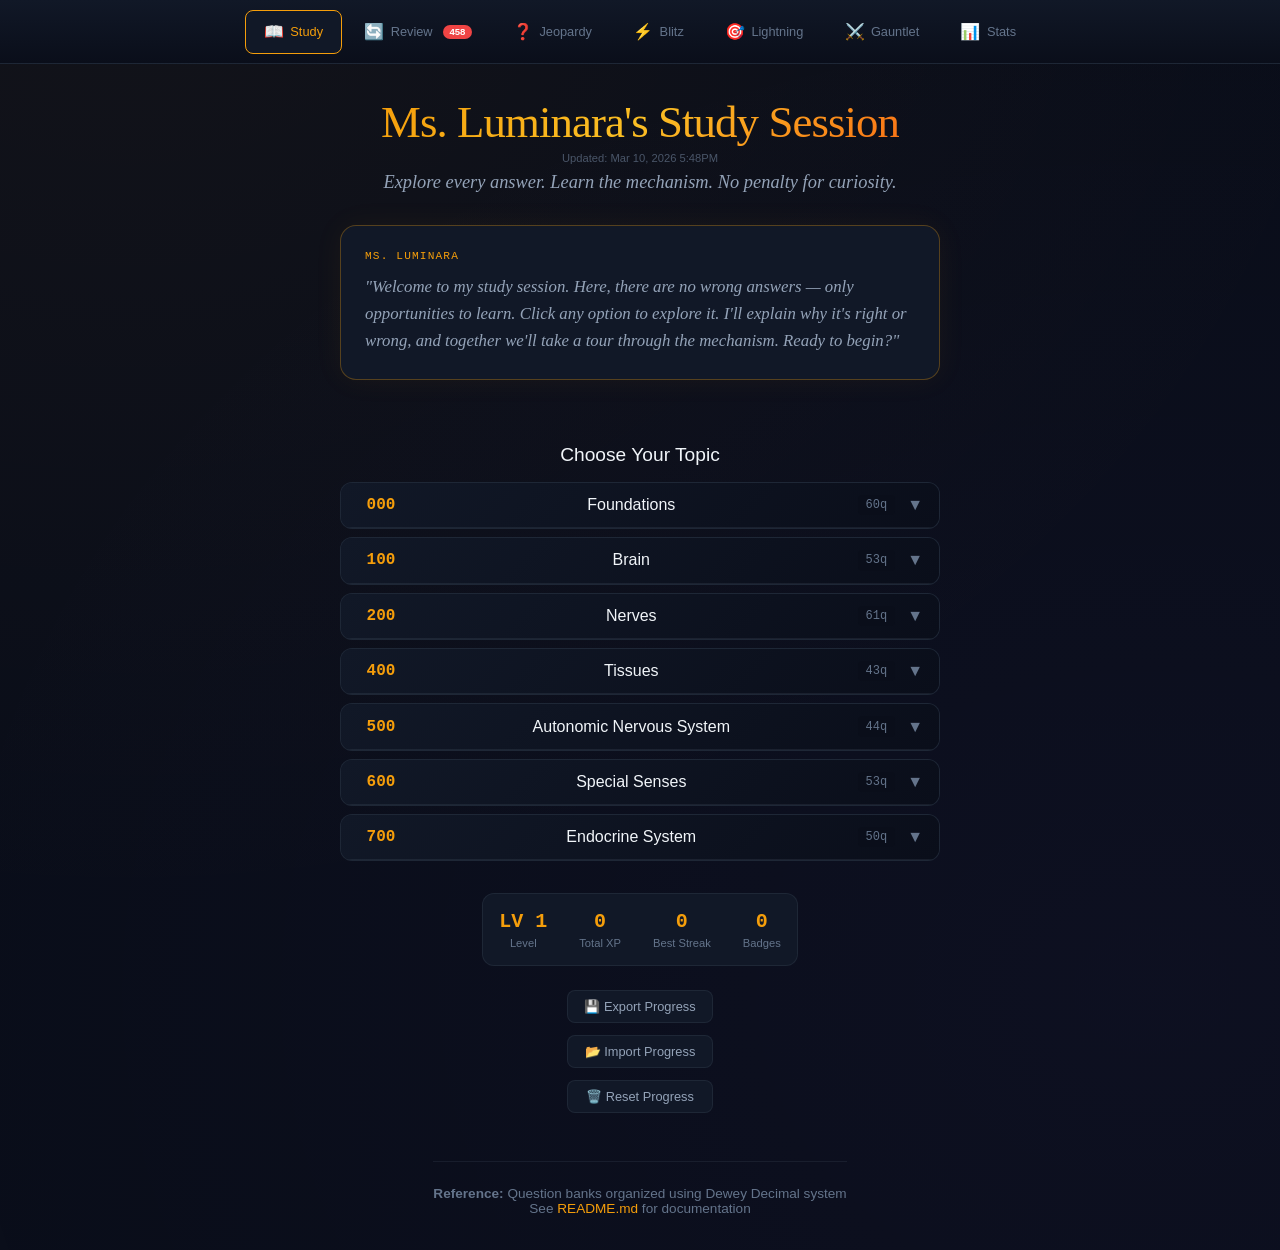
==== commit 2bcfd45b: "Simplify mobile.html to use desktop styles with safe area overrides Per user request: "just use the " ====
--- a/mobile.html
+++ b/mobile.html
@@ -5,10 +5,10 @@
   <meta name="viewport" content="width=device-width, initial-scale=1.0, maximum-scale=1.0, user-scalable=no, viewport-fit=cover">
   <meta name="apple-mobile-web-app-capable" content="yes">
   <meta name="apple-mobile-web-app-status-bar-style" content="black-translucent">
-  <meta name="apple-mobile-web-app-title" content="Luminara">
+  <meta name="apple-mobile-web-app-title" content="Luminara Quiz">
   <meta name="theme-color" content="#f5c542">
-  <meta name="description" content="Ms. Luminara's Quiz - Mobile Edition">
-  <title>Luminara Quiz</title>
+  <meta name="description" content="Gamified anatomy & physiology quiz with RPG mechanics - by Ms. Luminara">
+  <title>Ms. Luminara's Quiz Lab</title>
 
   <!-- PWA Manifest -->
   <link rel="manifest" href="manifest.json">
@@ -17,208 +17,804 @@
   <link rel="apple-touch-icon" href="icons/icon-192.png">
   <link rel="apple-touch-icon" sizes="180x180" href="icons/icon-180.png">
 
-  <!-- Mobile-optimized styles -->
+  <!-- Stylesheets -->
+  <link rel="stylesheet" href="000-core/000.0-styles.css">
+  <link rel="stylesheet" href="000-core/000.0-dev-panel.css">
   <link rel="stylesheet" href="000-core/000.0-mobile.css">
+  <style>
+    /* ==================== MODE NAV TABS ==================== */
+    .mode-nav {
+      display: flex;
+      justify-content: center;
+      gap: 0.25rem;
+      padding: 0.6rem 1rem;
+      background: linear-gradient(180deg, var(--bg-card) 0%, var(--bg-deep) 100%);
+      border-bottom: 1px solid var(--border);
+      position: sticky;
+      top: 0;
+      z-index: 90;
+    }
+
+    .mode-tab {
+      padding: 0.5rem 1.1rem;
+      background: transparent;
+      border: 1px solid transparent;
+      border-radius: 8px;
+      color: var(--text-dim);
+      font-size: 0.8rem;
+      cursor: pointer;
+      transition: all 0.15s;
+      display: flex;
+      align-items: center;
+      gap: 0.4rem;
+      font-family: inherit;
+    }
+
+    .mode-tab:hover {
+      background: var(--bg-card);
+      color: var(--text-primary);
+    }
+
+    .mode-tab.active {
+      background: var(--bg-card);
+      border-color: var(--glow-warm);
+      color: var(--glow-warm);
+    }
+
+    .mode-tab .icon { font-size: 1rem; }
+
+    .mode-tab .badge {
+      background: var(--incorrect);
+      color: #fff;
+      font-size: 0.6rem;
+      padding: 0.1rem 0.4rem;
+      border-radius: 10px;
+      font-weight: 600;
+      margin-left: 0.25rem;
+    }
+
+    /* ==================== MODULE CONTAINERS ==================== */
+    .module-container { display: none; }
+    .module-container.active { display: block; }
+
+    /* ==================== BLITZ MODE ==================== */
+    .blitz-container {
+      max-width: 700px;
+      margin: 2rem auto;
+      padding: 0 1rem;
+    }
+
+    .blitz-header {
+      background: var(--bg-card);
+      border: 1px solid var(--border);
+      border-radius: 12px;
+      padding: 1.25rem;
+      margin-bottom: 1rem;
+      display: flex;
+      justify-content: space-between;
+      align-items: center;
+    }
+
+    .blitz-timer {
+      font-size: 2.5rem;
+      font-weight: 700;
+      color: var(--glow-warm);
+      font-variant-numeric: tabular-nums;
+    }
+
+    .blitz-timer.warning { color: #fbbf24; }
+    .blitz-timer.danger { color: var(--incorrect); animation: blink 0.5s infinite; }
+
+    @keyframes blink {
+      0%, 100% { opacity: 1; }
+      50% { opacity: 0.5; }
+    }
+
+    .blitz-score-display {
+      text-align: right;
+    }
+
+    .blitz-score-display .score {
+      font-size: 2rem;
+      font-weight: 700;
+      color: var(--correct);
+    }
+
+    .blitz-score-display .label {
+      font-size: 0.75rem;
+      color: var(--text-muted);
+    }
+
+    .blitz-start-btn {
+      width: 100%;
+      padding: 1.25rem;
+      background: linear-gradient(135deg, var(--glow-warm) 0%, #f59e0b 100%);
+      border: none;
+      border-radius: 10px;
+      color: #000;
+      font-size: 1.2rem;
+      font-weight: 700;
+      cursor: pointer;
+      transition: transform 0.1s, box-shadow 0.2s;
+      margin-bottom: 1rem;
+    }
+
+    .blitz-start-btn:hover {
+      transform: scale(1.02);
+      box-shadow: 0 4px 20px rgba(245, 158, 11, 0.3);
+    }
+
+    .blitz-question-card {
+      background: var(--bg-card);
+      border: 1px solid var(--border);
+      border-radius: 12px;
+      padding: 1.5rem;
+      margin-bottom: 1rem;
+    }
+
+    .blitz-question-text {
+      font-size: 1.1rem;
+      margin-bottom: 1rem;
+      line-height: 1.5;
+    }
+
+    .blitz-options {
+      display: grid;
+      grid-template-columns: 1fr 1fr;
+      gap: 0.75rem;
+    }
+
+    .blitz-option {
+      padding: 1rem;
+      background: var(--bg-card);
+      border: 2px solid var(--border);
+      border-radius: 8px;
+      color: var(--text-primary);
+      font-size: 0.9rem;
+      cursor: pointer;
+      transition: all 0.1s;
+      text-align: center;
+    }
+
+    .blitz-option:hover:not(.disabled) {
+      border-color: var(--glow-warm);
+      background: var(--bg-card-hover);
+    }
+
+    .blitz-option.correct { background: var(--correct-soft); border-color: var(--correct); }
+    .blitz-option.incorrect { background: var(--incorrect-soft); border-color: var(--incorrect); }
+    .blitz-option.disabled { cursor: default; }
+
+    .blitz-result {
+      text-align: center;
+      padding: 2rem;
+    }
+
+    .blitz-result .final-score {
+      font-size: 4rem;
+      font-weight: 700;
+      color: var(--glow-warm);
+    }
+
+    .blitz-result .result-label {
+      font-size: 1.2rem;
+      color: var(--text-muted);
+      margin-bottom: 1rem;
+    }
+
+    .blitz-result .xp-earned {
+      font-size: 1.5rem;
+      color: var(--correct);
+      margin-top: 1rem;
+    }
+
+    /* ==================== JEOPARDY MODE ==================== */
+    .jeopardy-container {
+      max-width: 800px;
+      margin: 2rem auto;
+      padding: 0 1rem;
+    }
+
+    .jeopardy-clue-card {
+      background: linear-gradient(135deg, #1a237e 0%, #0d47a1 100%);
+      border: 3px solid #ffd700;
+      border-radius: 16px;
+      padding: 2.5rem;
+      margin-bottom: 1.5rem;
+      text-align: center;
+      box-shadow: 0 8px 32px rgba(26, 35, 126, 0.5);
+    }
+
+    .jeopardy-category {
+      font-size: 0.8rem;
+      text-transform: uppercase;
+      letter-spacing: 2px;
+      color: rgba(255, 215, 0, 0.7);
+      margin-bottom: 0.5rem;
+    }
+
+    .jeopardy-value {
+      font-size: 2rem;
+      font-weight: 700;
+      color: #ffd700;
+      margin-bottom: 1rem;
+      text-shadow: 0 2px 8px rgba(0,0,0,0.3);
+    }
+
+    .jeopardy-clue-text {
+      font-family: 'Georgia', serif;
+      font-size: 1.4rem;
+      color: #fff;
+      line-height: 1.7;
+      font-style: italic;
+    }
+
+    .jeopardy-answer-grid {
+      display: grid;
+      grid-template-columns: 1fr 1fr;
+      gap: 1rem;
+    }
+
+    .jeopardy-answer-btn {
+      padding: 1.25rem;
+      background: var(--bg-card);
+      border: 2px solid var(--border);
+      border-radius: 10px;
+      color: var(--text-primary);
+      font-size: 1rem;
+      cursor: pointer;
+      transition: all 0.15s;
+    }
+
+    .jeopardy-answer-btn:hover:not(.disabled) {
+      border-color: #ffd700;
+      background: var(--bg-card-hover);
+      transform: translateY(-2px);
+    }
+
+    .jeopardy-answer-btn.correct {
+      background: rgba(52, 211, 153, 0.2);
+      border-color: var(--correct);
+    }
+
+    .jeopardy-answer-btn.incorrect {
+      background: var(--incorrect-soft);
+      border-color: var(--incorrect);
+    }
+
+    .jeopardy-nav {
+      display: flex;
+      justify-content: center;
+      gap: 1rem;
+      margin-top: 1.5rem;
+    }
+
+    /* ==================== SRS REVIEW MODE ==================== */
+    .review-container {
+      max-width: 800px;
+      margin: 2rem auto;
+      padding: 0 1rem;
+    }
+
+    .review-header {
+      background: var(--bg-card);
+      border: 1px solid var(--border);
+      border-radius: 12px;
+      padding: 1.25rem;
+      margin-bottom: 1rem;
+      display: flex;
+      justify-content: space-between;
+      align-items: center;
+    }
+
+    .review-due-info {
+      display: flex;
+      flex-direction: column;
+    }
+
+    .review-due-count {
+      font-size: 2rem;
+      font-weight: 700;
+      color: var(--glow-warm);
+    }
+
+    .review-due-label {
+      font-size: 0.8rem;
+      color: var(--text-muted);
+    }
+
+    .review-badges {
+      display: flex;
+      gap: 0.5rem;
+    }
+
+    .review-badge {
+      padding: 0.3rem 0.6rem;
+      border-radius: 6px;
+      font-size: 0.7rem;
+      font-weight: 600;
+    }
+
+    .review-badge.overdue { background: var(--incorrect-soft); color: var(--incorrect); }
+    .review-badge.due { background: rgba(245, 197, 66, 0.2); color: var(--glow-warm); }
+    .review-badge.new { background: rgba(52, 211, 153, 0.2); color: var(--correct); }
+
+    .srs-buttons {
+      display: flex;
+      gap: 0.5rem;
+      padding: 1rem;
+      background: var(--bg-card);
+      border-top: 1px solid var(--border);
+      border-radius: 0 0 12px 12px;
+    }
+
+    .srs-btn {
+      flex: 1;
+      padding: 0.75rem 0.5rem;
+      border: 1px solid var(--border);
+      border-radius: 8px;
+      background: var(--bg-card-hover);
+      color: var(--text-muted);
+      font-size: 0.8rem;
+      cursor: pointer;
+      transition: all 0.15s;
+      text-align: center;
+    }
+
+    .srs-btn:hover { background: rgba(255,255,255,0.05); color: var(--text-primary); }
+
+    .srs-btn.again { border-color: var(--incorrect); }
+    .srs-btn.again:hover { background: var(--incorrect-soft); color: var(--incorrect); }
+    .srs-btn.hard { border-color: #fbbf24; }
+    .srs-btn.good { border-color: var(--correct); }
+    .srs-btn.easy { border-color: #60a5fa; }
+
+    .srs-btn .interval {
+      display: block;
+      font-size: 0.65rem;
+      margin-top: 0.2rem;
+      opacity: 0.7;
+    }
+
+    .review-empty {
+      text-align: center;
+      padding: 4rem 2rem;
+      color: var(--text-muted);
+    }
+
+    .review-empty .icon { font-size: 4rem; margin-bottom: 1rem; }
+
+    /* ==================== LIGHTNING MODE ==================== */
+    .lightning-container {
+      max-width: 700px;
+      margin: 2rem auto;
+      padding: 0 1rem;
+    }
+
+    .lightning-header {
+      background: var(--bg-card);
+      border: 1px solid var(--border);
+      border-radius: 12px;
+      padding: 1rem;
+      margin-bottom: 1rem;
+      display: flex;
+      justify-content: space-between;
+      align-items: center;
+    }
+
+    .lightning-progress {
+      display: flex;
+      gap: 0.5rem;
+      align-items: center;
+    }
+
+    .lightning-dot {
+      width: 12px;
+      height: 12px;
+      border-radius: 50%;
+      background: var(--bg-card-hover);
+      border: 1px solid var(--border);
+    }
+
+    .lightning-dot.correct { background: var(--correct); border-color: var(--correct); }
+    .lightning-dot.wrong { background: var(--incorrect); border-color: var(--incorrect); }
+    .lightning-dot.current { border-color: var(--glow-warm); box-shadow: 0 0 8px var(--glow-warm); }
+
+    .lightning-strikes {
+      display: flex;
+      gap: 0.25rem;
+      font-size: 1.5rem;
+    }
+
+    .lightning-strikes .strike { opacity: 0.2; }
+    .lightning-strikes .strike.active { opacity: 1; }
+
+    /* ==================== STATS VIEW ==================== */
+    .stats-container {
+      max-width: 900px;
+      margin: 2rem auto;
+      padding: 0 1rem;
+    }
+
+    .stats-grid {
+      display: grid;
+      grid-template-columns: repeat(auto-fit, minmax(180px, 1fr));
+      gap: 1rem;
+      margin-bottom: 2rem;
+    }
+
+    .stat-card {
+      background: var(--bg-card);
+      border: 1px solid var(--border);
+      border-radius: 12px;
+      padding: 1.5rem;
+      text-align: center;
+    }
+
+    .stat-card .stat-value {
+      font-size: 2.5rem;
+      font-weight: 700;
+      color: var(--glow-warm);
+    }
+
+    .stat-card .stat-label {
+      font-size: 0.8rem;
+      color: var(--text-muted);
+      margin-top: 0.25rem;
+    }
+
+    .mastery-section {
+      background: var(--bg-card);
+      border: 1px solid var(--border);
+      border-radius: 12px;
+      padding: 1.5rem;
+      margin-bottom: 1.5rem;
+    }
+
+    .mastery-title {
+      font-size: 0.75rem;
+      text-transform: uppercase;
+      letter-spacing: 1px;
+      color: var(--text-muted);
+      margin-bottom: 1rem;
+    }
+
+    .mastery-row {
+      display: flex;
+      align-items: center;
+      gap: 1rem;
+      margin-bottom: 0.75rem;
+    }
+
+    .mastery-label { flex: 1; font-size: 0.9rem; }
+
+    .mastery-bar {
+      width: 150px;
+      height: 8px;
+      background: var(--bg-card);
+      border-radius: 4px;
+      overflow: hidden;
+    }
+
+    .mastery-fill {
+      height: 100%;
+      background: linear-gradient(90deg, var(--glow-warm), var(--correct));
+      border-radius: 4px;
+      transition: width 0.3s;
+    }
+
+    .mastery-pct {
+      width: 40px;
+      text-align: right;
+      font-size: 0.85rem;
+      color: var(--text-muted);
+    }
+
+    /* ==================== RESPONSIVE ==================== */
+    @media (max-width: 768px) {
+      .mode-nav {
+        overflow-x: auto;
+        justify-content: flex-start;
+        padding: 0.5rem;
+      }
+
+      .mode-tab {
+        padding: 0.4rem 0.8rem;
+        font-size: 0.75rem;
+        white-space: nowrap;
+      }
+
+      .blitz-options,
+      .jeopardy-answer-grid {
+        grid-template-columns: 1fr;
+      }
+
+      .blitz-timer { font-size: 2rem; }
+    }
+  </style>
 </head>
 <body>
-  <!-- ==================== CHARACTER BAR (RPG HUD) ==================== -->
-  <div class="character-bar" id="characterBar">
-    <div class="char-left">
-      <div class="char-avatar" onclick="MobileRPG.showCharacterSheet()">🧙</div>
-      <div class="char-info">
-        <div class="char-name" id="charTitle">Novice Scholar</div>
-        <div class="char-level">LV <span id="charLevel">1</span></div>
-      </div>
-    </div>
-    <div class="char-bars">
-      <div class="bar-row hp-row">
-        <span class="bar-icon">❤️</span>
-        <div class="bar-track">
-          <div class="bar-fill hp-fill" id="hpFill" style="width: 100%"></div>
-        </div>
-        <span class="bar-text" id="hpText">100/100</span>
-      </div>
-      <div class="bar-row xp-row">
-        <span class="bar-icon">⭐</span>
-        <div class="bar-track">
-          <div class="bar-fill xp-fill" id="xpFill" style="width: 0%"></div>
-        </div>
-        <span class="bar-text" id="xpText">0 XP</span>
-      </div>
-    </div>
-    <div class="char-right">
-      <div class="streak-display" id="streakDisplay">
-        <span class="streak-icon">🔥</span>
-        <span class="streak-count" id="streakCount">0</span>
-      </div>
-      <button class="inventory-btn" onclick="MobileRPG.showInventory()">🎒</button>
+  <!-- Loading Overlay -->
+  <div id="loader" class="hidden">
+    <div class="loader-content">
+      <div class="spinner"></div>
+      <p>Loading questions...</p>
     </div>
   </div>
 
-  <!-- Quick Stats Row -->
-  <div class="quick-stats" id="quickStats">
-    <div class="quick-stat" onclick="MobileRPG.showCharacterSheet()">
-      <span class="stat-icon">🧠</span>
-      <span class="stat-mod" id="intMod">+0</span>
-    </div>
-    <div class="quick-stat" onclick="MobileRPG.showCharacterSheet()">
-      <span class="stat-icon">👁️</span>
-      <span class="stat-mod" id="wisMod">+0</span>
-    </div>
-    <div class="quick-stat" onclick="MobileRPG.showCharacterSheet()">
-      <span class="stat-icon">💪</span>
-      <span class="stat-mod" id="conMod">+0</span>
-    </div>
-    <div class="quick-stat gold" onclick="MobileRPG.showInventory()">
-      <span class="stat-icon">💰</span>
-      <span class="stat-val" id="goldDisplay">0</span>
-    </div>
-    <div class="quick-stat insight" onclick="MobileRPG.useInsight()">
-      <span class="stat-icon">💡</span>
-      <span class="stat-val" id="insightDisplay">0</span>
-    </div>
-  </div>
-
-  <!-- Compact Mode Navigation -->
-  <nav class="mode-nav">
+  <!-- Error Message -->
+  <div id="errorMessage" class="hidden"></div>
+
+  <!-- Mode Navigation -->
+  <nav class="mode-nav" id="modeNav">
     <button class="mode-tab active" data-mode="study">
-      <span class="icon">📖</span>
+      <span class="icon">📖</span> Study
     </button>
     <button class="mode-tab" data-mode="review">
-      <span class="icon">🔄</span>
+      <span class="icon">🔄</span> Review
       <span class="badge" id="dueBadge" style="display:none">0</span>
     </button>
+    <button class="mode-tab" data-mode="jeopardy">
+      <span class="icon">❓</span> Jeopardy
+    </button>
     <button class="mode-tab" data-mode="blitz">
-      <span class="icon">⚡</span>
+      <span class="icon">⚡</span> Blitz
+    </button>
+    <button class="mode-tab" data-mode="lightning">
+      <span class="icon">🎯</span> Lightning
     </button>
     <button class="mode-tab" data-mode="gauntlet">
-      <span class="icon">⚔️</span>
+      <span class="icon">⚔️</span> Gauntlet
     </button>
     <button class="mode-tab" data-mode="stats">
-      <span class="icon">📊</span>
+      <span class="icon">📊</span> Stats
     </button>
   </nav>
 
-  <!-- ==================== STUDY MODULE ==================== -->
+  <!-- Study Module (Original landing + study view) -->
   <div class="module-container active" id="module-study">
     <!-- Landing Page -->
     <div id="landing">
       <div class="landing-content">
-        <h1>Ms. Luminara's Quiz</h1>
-        <p class="subtitle">Tap any answer to explore. No penalty for curiosity.</p>
-
+        <div class="landing-header">
+          <h1>Ms. Luminara's Study Session</h1>
+        </div>
+        <div class="header-toolbar">
+          <span class="last-updated">Updated: Mar 10, 2026 5:48PM</span>
+        </div>
+        <p class="subtitle">Explore every answer. Learn the mechanism. No penalty for curiosity.</p>
+
+        <div class="luminara-welcome">
+          <div class="speaker">Ms. Luminara</div>
+          <p>"Welcome to my study session. Here, there are no wrong answers — only opportunities to learn. Click any option to explore it. I'll explain why it's right or wrong, and together we'll take a tour through the mechanism. Ready to begin?"</p>
+        </div>
+
+        <h2>Choose Your Topic</h2>
         <div id="quizSelect" class="quiz-select">
-          <div class="loading-placeholder">Loading...</div>
+          <div class="loading-placeholder">Loading categories...</div>
         </div>
 
         <div id="landingStats" class="landing-stats"></div>
+
+        <div class="progress-controls">
+          <button class="progress-btn" onclick="exportProgress()" title="Download your progress as a file">
+            💾 Export Progress
+          </button>
+          <button class="progress-btn" onclick="document.getElementById('importFile').click()" title="Load progress from a file">
+            📂 Import Progress
+          </button>
+          <input type="file" id="importFile" accept=".json" style="display:none" onchange="importProgress(this)">
+          <button class="progress-btn danger" onclick="confirmResetProgress()" title="Start fresh">
+            🗑️ Reset Progress
+          </button>
+        </div>
+
+        <div class="reference-note">
+          <p><strong>Reference:</strong> Question banks organized using Dewey Decimal system</p>
+          <p>See <a href="README.md">README.md</a> for documentation</p>
+        </div>
       </div>
     </div>
 
     <!-- Study View -->
-    <div id="studyView" class="hidden">
-      <div class="study-header">
-        <button class="back-btn" onclick="goHome()">←</button>
-        <div class="progress-mini">
-          <span id="progressInfo">1/10</span>
-          <div class="progress-bar-mini">
-            <div id="progressFill" class="progress-fill-mini"></div>
-          </div>
-        </div>
-        <div id="statsBar" class="stats-mini"></div>
+    <div id="studyView">
+      <div id="statsBar" class="stats-bar"></div>
+
+      <div class="progress-bar">
+        <div id="progressFill" class="progress-fill"></div>
       </div>
 
-      <div id="questionArea" class="question-area"></div>
+      <div class="nav-header">
+        <button class="nav-btn" onclick="goHome()">← Back to Topics</button>
+        <span id="progressInfo">Question 1 of 10</span>
+      </div>
+
+      <div id="questionArea"></div>
 
       <div class="nav-footer">
-        <button id="prevBtn" class="nav-btn" onclick="prevQuestion()">←</button>
-        <button id="nextBtn" class="nav-btn primary" onclick="nextQuestion()">→</button>
+        <button id="prevBtn" class="nav-btn" onclick="prevQuestion()">← Previous</button>
+        <button id="nextBtn" class="nav-btn primary" onclick="nextQuestion()">Next →</button>
       </div>
     </div>
   </div>
 
-  <!-- ==================== REVIEW MODULE ==================== -->
+  <!-- Review Module (SRS) -->
   <div class="module-container" id="module-review">
     <div class="review-container">
       <div class="review-header">
-        <div class="review-due-count" id="reviewDueCount">0</div>
-        <div class="review-due-label">due for review</div>
+        <div class="review-due-info">
+          <div class="review-due-count" id="reviewDueCount">0</div>
+          <div class="review-due-label">questions to review</div>
+        </div>
+        <div class="review-badges" id="reviewBadges"></div>
       </div>
       <div id="reviewArea">
         <div class="review-empty">
           <div class="icon">✨</div>
-          <p>All caught up!</p>
+          <h3>All caught up!</h3>
+          <p>No reviews due right now. Come back later or study new topics.</p>
         </div>
       </div>
     </div>
   </div>
 
-  <!-- ==================== BLITZ MODULE ==================== -->
+  <!-- Jeopardy Module -->
+  <div class="module-container" id="module-jeopardy">
+    <div class="jeopardy-container">
+      <div id="jeopardyArea">
+        <div class="loading">Loading Jeopardy...</div>
+      </div>
+    </div>
+  </div>
+
+  <!-- Blitz Module -->
   <div class="module-container" id="module-blitz">
     <div class="blitz-container">
       <div class="blitz-header">
         <div class="blitz-timer" id="blitzTimer">1:00</div>
-        <div class="blitz-score" id="blitzScore">0</div>
+        <div class="blitz-score-display">
+          <div class="score" id="blitzScore">0</div>
+          <div class="label">correct</div>
+        </div>
       </div>
       <button class="blitz-start-btn" id="blitzStartBtn" onclick="QuizModes.startBlitz()">
-        ⚡ 60-Second Blitz
+        Start 60-Second Blitz!
       </button>
       <div id="blitzQuestion"></div>
     </div>
   </div>
 
-  <!-- ==================== GAUNTLET MODULE ==================== -->
+  <!-- Lightning Module -->
+  <div class="module-container" id="module-lightning">
+    <div class="lightning-container">
+      <div class="lightning-header">
+        <div class="lightning-progress" id="lightningProgress"></div>
+        <div class="lightning-strikes" id="lightningStrikes">
+          <span class="strike active">❌</span>
+          <span class="strike active">❌</span>
+          <span class="strike active">❌</span>
+        </div>
+      </div>
+      <button class="blitz-start-btn" id="lightningStartBtn" onclick="QuizModes.startLightning()">
+        Start Lightning Round (10 Questions)
+      </button>
+      <div id="lightningQuestion"></div>
+    </div>
+  </div>
+
+  <!-- Gauntlet Module (Roguelike Boss Battles) -->
   <div class="module-container" id="module-gauntlet">
     <div class="gauntlet-container">
       <div class="gauntlet-landing" id="gauntletLanding">
-        <h1>⚔️ The Gauntlet</h1>
-        <p class="gauntlet-subtitle">Roguelike boss battles</p>
+        <div class="gauntlet-header">
+          <h1>⚔️ The Luminara Gauntlet</h1>
+          <p class="gauntlet-subtitle">A roguelike quiz adventure with boss battles</p>
+        </div>
+
+        <div class="gauntlet-intro">
+          <div class="speaker">Ms. Luminara</div>
+          <p>"Welcome to the Gauntlet, brave scholar. Here, your knowledge becomes your weapon. Answer questions to build power, defeat bosses using your D20 abilities, and climb the high scores. How far can you go before the shadows claim you?"</p>
+        </div>
 
         <div class="difficulty-select">
-          <button class="difficulty-btn easy" onclick="quiz.startGauntletRun('easy')">
-            <span class="diff-icon">🌱</span>
-            <span class="diff-name">Easy</span>
+          <h3>Choose Your Challenge</h3>
+          <div class="difficulty-grid">
+            <button class="difficulty-btn easy" onclick="quiz.startGauntletRun('easy')">
+              <span class="diff-icon">🌱</span>
+              <span class="diff-name">Study Session</span>
+              <span class="diff-desc">3 questions per wave • 0.5x score</span>
+            </button>
+            <button class="difficulty-btn normal" onclick="quiz.startGauntletRun('normal')">
+              <span class="diff-icon">📚</span>
+              <span class="diff-name">Standard</span>
+              <span class="diff-desc">5 questions per wave • 1x score</span>
+            </button>
+            <button class="difficulty-btn hard locked" id="hardBtn" onclick="quiz.startGauntletRun('hard')">
+              <span class="diff-icon">🔥</span>
+              <span class="diff-name">Challenge</span>
+              <span class="diff-desc">7 questions per wave • 1.5x score</span>
+              <span class="unlock-req">Unlock: Complete 3 runs</span>
+            </button>
+            <button class="difficulty-btn nightmare locked" id="nightmareBtn" onclick="quiz.startGauntletRun('nightmare')">
+              <span class="diff-icon">💀</span>
+              <span class="diff-name">Nightmare</span>
+              <span class="diff-desc">10 questions per wave • 2.5x score</span>
+              <span class="unlock-req">Unlock: Beat Challenge mode</span>
+            </button>
+          </div>
+        </div>
+
+        <div class="gauntlet-actions">
+          <button class="gauntlet-btn leaderboard" onclick="quiz.renderer.showHighScores()">
+            🏆 Leaderboard
           </button>
-          <button class="difficulty-btn normal" onclick="quiz.startGauntletRun('normal')">
-            <span class="diff-icon">📚</span>
-            <span class="diff-name">Normal</span>
-          </button>
-          <button class="difficulty-btn hard locked" id="hardBtn" onclick="quiz.startGauntletRun('hard')">
-            <span class="diff-icon">🔥</span>
-            <span class="diff-name">Hard</span>
-          </button>
-          <button class="difficulty-btn nightmare locked" id="nightmareBtn" onclick="quiz.startGauntletRun('nightmare')">
-            <span class="diff-icon">💀</span>
-            <span class="diff-name">Nightmare</span>
+          <button class="gauntlet-btn shop" onclick="quiz.renderer.showPowerUpShop(runManager?.data?.arcadeTokens || 0)">
+            ⚡ Power-Up Shop
           </button>
         </div>
 
-        <div class="gauntlet-actions">
-          <button class="gauntlet-btn" onclick="quiz.renderer.showHighScores()">🏆 Scores</button>
-          <button class="gauntlet-btn" onclick="quiz.renderer.showPowerUpShop()">🎁 Shop</button>
+        <div class="gauntlet-stats" id="gauntletStats">
+          <div class="g-stat">
+            <span class="g-value" id="gTotalRuns">0</span>
+            <span class="g-label">Runs</span>
+          </div>
+          <div class="g-stat">
+            <span class="g-value" id="gBestScore">0</span>
+            <span class="g-label">Best Score</span>
+          </div>
+          <div class="g-stat">
+            <span class="g-value" id="gBossesSlain">0</span>
+            <span class="g-label">Bosses Slain</span>
+          </div>
+          <div class="g-stat">
+            <span class="g-value" id="gTokens">0</span>
+            <span class="g-label">🎮 Tokens</span>
+          </div>
         </div>
-
-        <div class="gauntlet-stats" id="gauntletStats"></div>
       </div>
 
-      <div class="gauntlet-run hidden" id="gauntletRun">
-        <div class="run-header" id="runHeader"></div>
-        <div id="runQuestionArea"></div>
+      <!-- Run progress bar (shown during active run) -->
+      <div id="runProgressBar" class="run-progress-bar" style="display:none;"></div>
+
+      <!-- Boss arena (rendered by renderer) -->
+      <div id="gauntletArena" style="display:none;"></div>
+    </div>
+  </div>
+
+  <!-- Stats Module -->
+  <div class="module-container" id="module-stats">
+    <div class="stats-container">
+      <div class="stats-grid" id="statsGrid"></div>
+      <div class="mastery-section" id="masterySection">
+        <div class="mastery-title">Category Mastery</div>
+        <div id="masteryBars"></div>
       </div>
     </div>
   </div>
 
-  <!-- ==================== STATS MODULE ==================== -->
-  <div class="module-container" id="module-stats">
-    <div class="stats-container">
-      <h2>📊 Your Progress</h2>
-      <div id="statsGrid" class="stats-grid"></div>
-      <h3>Category Mastery</h3>
-      <div id="masteryBars" class="mastery-bars"></div>
+  <!-- Dev Panel -->
+  <div id="devPanel" class="dev-panel hidden">
+    <div class="dev-panel-header">
+      <span>Dev Tools</span>
+      <button onclick="toggleDevPanel()" class="dev-close">×</button>
+    </div>
+    <div class="dev-panel-content">
+      <div class="dev-section">
+        <h4>Quick Actions</h4>
+        <button onclick="location.reload()" class="dev-btn">Refresh Page</button>
+        <button onclick="reloadStyles()" class="dev-btn">Reload CSS</button>
+        <button onclick="reloadQuestions()" class="dev-btn">Reload Questions</button>
+      </div>
+      <div class="dev-section">
+        <h4>Live CSS Tweaks</h4>
+        <label>Background: <input type="color" id="devBgColor" value="#0a0e1a" onchange="updateCSSVar('--bg-deep', this.value)"></label>
+        <label>Glow: <input type="color" id="devGlowColor" value="#f59e0b" onchange="updateCSSVar('--glow-warm', this.value)"></label>
+      </div>
     </div>
   </div>
 
-  <!-- Core Scripts (order matters - dependencies first!) -->
+  <!-- Core Scripts -->
+  <script src="000-core/000.0-dev-tools.js"></script>
   <script src="000-core/000.4-persistence.js"></script>
   <script src="000-core/000.3-gamification.js"></script>
   <script src="000-core/000.6-scaffolding.js"></script>
@@ -230,116 +826,91 @@
   <script src="000-core/000.17-powerups.js"></script>
   <script src="000-core/000.18-high-scores.js"></script>
   <script src="000-core/000.2-renderer.js"></script>
+  <!-- Renderer Extension Modules -->
   <script src="000-core/000.2.2-renderer-inventory.js"></script>
   <script src="000-core/000.2.3-renderer-d20-ui.js"></script>
   <script src="000-core/000.1-app.js"></script>
 
-  <!-- Mobile RPG Controller -->
+  <!-- Mode Manager Script -->
   <script>
-    const MobileRPG = {
-      init() {
-        this.updateCharacterBar();
-        // Update every 2 seconds
-        setInterval(() => this.updateCharacterBar(), 2000);
-      },
-
-      updateCharacterBar() {
-        // Character stats from D20 system
-        if (typeof d20System !== 'undefined') {
-          const sheet = d20System.getCharacterSheet();
-          const formatMod = (mod) => mod >= 0 ? `+${mod}` : `${mod}`;
-
-          document.getElementById('charTitle').textContent = sheet.title || 'Scholar';
-          document.getElementById('intMod').textContent = formatMod(sheet.stats.intelligence.modifier);
-          document.getElementById('wisMod').textContent = formatMod(sheet.stats.wisdom.modifier);
-          document.getElementById('conMod').textContent = formatMod(sheet.stats.constitution.modifier);
-          document.getElementById('insightDisplay').textContent = sheet.insightPoints || 0;
-        }
-
-        // HP from scaffold system
-        if (typeof scaffoldRemediation !== 'undefined') {
-          const hp = scaffoldRemediation.getHP();
-          document.getElementById('hpFill').style.width = `${hp.percent}%`;
-          document.getElementById('hpText').textContent = `${hp.current}/${hp.max}`;
-
-          // Color based on HP
-          const fill = document.getElementById('hpFill');
-          if (hp.percent > 50) fill.style.background = 'var(--correct)';
-          else if (hp.percent > 25) fill.style.background = 'var(--glow-warm)';
-          else fill.style.background = 'var(--incorrect)';
-        }
-
-        // Level and XP from gamification
-        if (typeof gamification !== 'undefined') {
-          const stats = gamification.getStats();
-          document.getElementById('charLevel').textContent = stats.level;
-          document.getElementById('xpFill').style.width = `${stats.levelProgress.percentage}%`;
-          document.getElementById('xpText').textContent = `${stats.levelProgress.current}/${stats.levelProgress.needed}`;
-          document.getElementById('streakCount').textContent = stats.currentStreak;
-
-          // Streak visual
-          const streakEl = document.getElementById('streakDisplay');
-          if (stats.currentStreak > 0) {
-            streakEl.classList.add('active');
-          } else {
-            streakEl.classList.remove('active');
-          }
-        }
-
-        // Gold from loot system
-        if (typeof lootSystem !== 'undefined') {
-          document.getElementById('goldDisplay').textContent = lootSystem.getGold().toLocaleString();
-        }
-      },
-
-      showCharacterSheet() {
-        if (typeof quiz !== 'undefined' && typeof d20System !== 'undefined') {
-          quiz.renderer.showCharacterSheet(d20System.getCharacterSheet());
-        }
-      },
-
-      showInventory() {
-        if (typeof quiz !== 'undefined') {
-          quiz.renderer.showInventory();
-        }
-      },
-
-      useInsight() {
-        if (typeof quiz !== 'undefined' && typeof d20System !== 'undefined') {
-          if (d20System.canAfford(1)) {
-            quiz.rollForInsight();
-          }
-        }
-      }
-    };
-
-    // Initialize after quiz loads
-    document.addEventListener('DOMContentLoaded', () => {
-      setTimeout(() => MobileRPG.init(), 800);
-    });
-  </script>
-
-  <!-- Mobile Mode Controller -->
-  <script>
-    // Simple mode switching for mobile
+    /**
+     * QuizModes - Manages Blitz, Lightning, Jeopardy, and Review modes
+     * Integrates with the existing LuminaraQuiz system
+     */
     const QuizModes = {
-      currentMode: 'study',
       questions: [],
       srsData: {},
-
-      init() {
-        // Mode tab switching
+      currentMode: 'study',
+      mentorStyles: ['luminara', 'frizzle', 'feynman'],
+      wrongHistory: {},
+
+      // Blitz state
+      blitz: { active: false, timer: 60, score: 0, index: 0, interval: null },
+
+      // Lightning state
+      lightning: { active: false, index: 0, strikes: 3, results: [], maxQuestions: 10 },
+
+      // Jeopardy state
+      jeopardy: { index: 0, score: 0 },
+
+      // ==================== INIT ====================
+      async init() {
+        this.loadSrsData();
+        await this.loadAllQuestions();
+        this.setupModeNavigation();
+        this.updateDueBadge();
+      },
+
+      loadSrsData() {
+        const srs = localStorage.getItem('luminara_srs_data');
+        const wrong = localStorage.getItem('luminara_wrong_history');
+        if (srs) this.srsData = JSON.parse(srs);
+        if (wrong) this.wrongHistory = JSON.parse(wrong);
+      },
+
+      saveSrsData() {
+        localStorage.setItem('luminara_srs_data', JSON.stringify(this.srsData));
+        localStorage.setItem('luminara_wrong_history', JSON.stringify(this.wrongHistory));
+      },
+
+      async loadAllQuestions() {
+        try {
+          const registry = await fetch('000-core/question-registry.json').then(r => r.json());
+          for (const cat of registry.categories) {
+            for (const bank of cat.banks) {
+              try {
+                const data = await fetch(`${cat.folder}/${bank.file}`).then(r => r.json());
+                if (data.questions) {
+                  data.questions.forEach(q => {
+                    q._category = cat.name;
+                    q._bank = bank.title || bank.name;
+                    this.questions.push(q);
+                  });
+                }
+              } catch (e) {}
+            }
+          }
+          this.shuffleArray(this.questions);
+        } catch (e) {
+          console.error('Failed to load questions:', e);
+        }
+      },
+
+      shuffleArray(arr) {
+        for (let i = arr.length - 1; i > 0; i--) {
+          const j = Math.floor(Math.random() * (i + 1));
+          [arr[i], arr[j]] = [arr[j], arr[i]];
+        }
+      },
+
+      // ==================== MODE NAVIGATION ====================
+      setupModeNavigation() {
         document.querySelectorAll('.mode-tab').forEach(tab => {
           tab.addEventListener('click', () => {
             const mode = tab.dataset.mode;
             this.switchMode(mode);
           });
         });
-
-        // Load questions for modes
-        if (typeof quiz !== 'undefined' && quiz.questions) {
-          this.questions = quiz.questions;
-        }
       },
 
       switchMode(mode) {
@@ -347,122 +918,515 @@
 
         // Update tabs
         document.querySelectorAll('.mode-tab').forEach(t => t.classList.remove('active'));
-        document.querySelector(`.mode-tab[data-mode="${mode}"]`).classList.add('active');
-
-        // Update modules
-        document.querySelectorAll('.module-container').forEach(m => m.classList.remove('active'));
-        document.getElementById(`module-${mode}`).classList.add('active');
-
-        // Mode-specific init
+        document.querySelector(`[data-mode="${mode}"]`)?.classList.add('active');
+
+        // Update containers
+        document.querySelectorAll('.module-container').forEach(c => c.classList.remove('active'));
+        document.getElementById(`module-${mode}`)?.classList.add('active');
+
+        // Special handling for Study mode - restore original landing/studyView visibility
+        if (mode === 'study') {
+          const landing = document.getElementById('landing');
+          const studyView = document.getElementById('studyView');
+          // If studyView is active (user was in a quiz), keep it visible
+          // Otherwise show landing
+          if (!studyView.classList.contains('active')) {
+            landing.classList.remove('hidden');
+          }
+        }
+
+        // Initialize mode
+        if (mode === 'review') this.initReview();
+        if (mode === 'jeopardy') this.initJeopardy();
         if (mode === 'stats') this.renderStats();
-        if (mode === 'review') this.checkReviews();
-      },
-
-      // Blitz mode
-      blitz: { active: false, score: 0, timer: 60, interval: null },
-
+      },
+
+      // ==================== DUE BADGE ====================
+      updateDueBadge() {
+        const due = this.getDueQuestions();
+        const badge = document.getElementById('dueBadge');
+        if (due.length > 0) {
+          badge.style.display = 'inline';
+          badge.textContent = due.length;
+        } else {
+          badge.style.display = 'none';
+        }
+      },
+
+      getDueQuestions() {
+        const now = Date.now();
+        return this.questions.filter(q => {
+          const srs = this.srsData[q.id];
+          if (!srs) return true; // New
+          return srs.nextReview <= now;
+        });
+      },
+
+      // ==================== REVIEW MODE (SRS) ====================
+      initReview() {
+        const due = this.getDueQuestions();
+        document.getElementById('reviewDueCount').textContent = due.length;
+
+        // Badges
+        const now = Date.now();
+        let overdue = 0, dueNow = 0, newCards = 0;
+        due.forEach(q => {
+          const srs = this.srsData[q.id];
+          if (!srs) { newCards++; }
+          else if (srs.nextReview < now - 86400000) { overdue++; }
+          else { dueNow++; }
+        });
+
+        const badges = document.getElementById('reviewBadges');
+        badges.innerHTML = '';
+        if (overdue) badges.innerHTML += `<span class="review-badge overdue">${overdue} overdue</span>`;
+        if (dueNow) badges.innerHTML += `<span class="review-badge due">${dueNow} due</span>`;
+        if (newCards) badges.innerHTML += `<span class="review-badge new">${newCards} new</span>`;
+
+        // Render questions
+        const area = document.getElementById('reviewArea');
+        if (!due.length) {
+          area.innerHTML = `
+            <div class="review-empty">
+              <div class="icon">✨</div>
+              <h3>All caught up!</h3>
+              <p>No reviews due right now. Come back later or study new topics.</p>
+            </div>
+          `;
+          return;
+        }
+
+        area.innerHTML = due.slice(0, 5).map(q => this.renderReviewCard(q)).join('');
+      },
+
+      renderReviewCard(q) {
+        const mentor = this.getMentorForQuestion(q.id);
+        const srs = this.srsData[q.id] || { interval: 0, easeFactor: 2.5 };
+        const isNew = !this.srsData[q.id];
+
+        return `
+          <div class="blitz-question-card" data-qid="${q.id}" data-mentor="${mentor}">
+            <div style="font-size:0.7rem;color:var(--text-muted);margin-bottom:0.5rem;">
+              ${q._category} ${isNew ? '<span style="color:var(--correct)">• NEW</span>' : ''}
+            </div>
+            <div class="blitz-question-text">${q.q}</div>
+            <div class="blitz-options">
+              ${q.options.map((opt, i) => `
+                <button class="blitz-option" onclick="QuizModes.answerReview('${q.id}', ${i})">${opt}</button>
+              `).join('')}
+            </div>
+            <div class="srs-buttons" id="srs-${q.id}" style="display:none;">
+              <button class="srs-btn again" onclick="QuizModes.rateSrs('${q.id}', 0)">
+                Again<span class="interval">&lt;1m</span>
+              </button>
+              <button class="srs-btn hard" onclick="QuizModes.rateSrs('${q.id}', 1)">
+                Hard<span class="interval">${this.formatInterval(Math.max(1, srs.interval * 1.2))}</span>
+              </button>
+              <button class="srs-btn good" onclick="QuizModes.rateSrs('${q.id}', 2)">
+                Good<span class="interval">${this.formatInterval(srs.interval < 1 ? 10 : srs.interval * srs.easeFactor)}</span>
+              </button>
+              <button class="srs-btn easy" onclick="QuizModes.rateSrs('${q.id}', 3)">
+                Easy<span class="interval">${this.formatInterval(srs.interval < 1 ? 4*24*60 : srs.interval * srs.easeFactor * 1.5)}</span>
+              </button>
+            </div>
+          </div>
+        `;
+      },
+
+      answerReview(qid, optIndex) {
+        const q = this.questions.find(q => q.id === qid);
+        if (!q) return;
+
+        const card = document.querySelector(`[data-qid="${qid}"]`);
+        const options = card.querySelectorAll('.blitz-option');
+        const isCorrect = optIndex === q.answer;
+
+        options.forEach((opt, i) => {
+          opt.classList.add('disabled');
+          opt.onclick = null;
+          if (i === q.answer) opt.classList.add('correct');
+          if (i === optIndex && !isCorrect) opt.classList.add('incorrect');
+        });
+
+        // Show SRS buttons
+        document.getElementById(`srs-${qid}`).style.display = 'flex';
+
+        // Award XP via gamification if available
+        if (typeof gamification !== 'undefined' && gamification && typeof persistence !== 'undefined') {
+          if (isCorrect) {
+            const result = gamification.processCorrectAnswer(qid, { completedWarmups: false, exploredWrongFirst: false });
+            if (quiz && quiz.renderer) {
+              quiz.renderer.renderStatsBar();
+              quiz.renderer.showXPPopup(result.xp, gamification.getStreakMessage(result.streak), false);
+            }
+          } else {
+            gamification.processWrongAnswer(qid);
+            if (!this.wrongHistory[qid]) this.wrongHistory[qid] = [];
+            const mentor = card.dataset.mentor;
+            if (!this.wrongHistory[qid].includes(mentor)) {
+              this.wrongHistory[qid].push(mentor);
+            }
+          }
+        }
+      },
+
+      rateSrs(qid, rating) {
+        const now = Date.now();
+        let srs = this.srsData[qid] || { interval: 1, easeFactor: 2.5, reviewCount: 0 };
+
+        if (rating === 0) {
+          srs.interval = 1;
+          srs.easeFactor = Math.max(1.3, srs.easeFactor - 0.2);
+        } else if (rating === 1) {
+          srs.interval = Math.max(1, srs.interval * 1.2);
+          srs.easeFactor = Math.max(1.3, srs.easeFactor - 0.15);
+        } else if (rating === 2) {
+          srs.interval = srs.interval < 1 ? 10 : srs.interval * srs.easeFactor;
+        } else {
+          srs.interval = srs.interval < 1 ? 4 * 24 * 60 : srs.interval * srs.easeFactor * 1.5;
+          srs.easeFactor += 0.1;
+        }
+
+        srs.nextReview = now + (srs.interval * 60 * 1000);
+        srs.reviewCount = (srs.reviewCount || 0) + 1;
+
+        this.srsData[qid] = srs;
+        this.saveSrsData();
+
+        // Replace buttons with confirmation
+        const btns = document.getElementById(`srs-${qid}`);
+        btns.innerHTML = `<div style="text-align:center;color:var(--correct);padding:0.5rem;width:100%;">
+          ✓ Scheduled for ${this.formatInterval(srs.interval)}
+        </div>`;
+
+        this.updateDueBadge();
+      },
+
+      formatInterval(minutes) {
+        if (!minutes || minutes < 1) return '<1m';
+        if (minutes < 60) return `${Math.round(minutes)}m`;
+        if (minutes < 24 * 60) return `${Math.round(minutes / 60)}h`;
+        return `${Math.round(minutes / (24 * 60))}d`;
+      },
+
+      getMentorForQuestion(qid) {
+        const used = this.wrongHistory[qid] || [];
+        if (used.length > 0) {
+          const available = this.mentorStyles.filter(s => !used.includes(s));
+          if (available.length > 0) {
+            return available[Math.floor(Math.random() * available.length)];
+          }
+        }
+        return this.mentorStyles[Math.floor(Math.random() * this.mentorStyles.length)];
+      },
+
+      // ==================== JEOPARDY MODE ====================
+      initJeopardy() {
+        this.jeopardy.index = 0;
+        this.shuffleArray(this.questions);
+        this.renderJeopardyQuestion();
+      },
+
+      renderJeopardyQuestion() {
+        const q = this.questions[this.jeopardy.index];
+        if (!q) return;
+
+        const clue = this.getJeopardyClue(q);
+        const shuffledOpts = [...q.options].sort(() => Math.random() - 0.5);
+        const value = (this.jeopardy.index + 1) * 100;
+
+        document.getElementById('jeopardyArea').innerHTML = `
+          <div class="jeopardy-clue-card">
+            <div class="jeopardy-category">${q._category || 'Anatomy'}</div>
+            <div class="jeopardy-value">$${value}</div>
+            <div class="jeopardy-clue-text">"${clue}"</div>
+          </div>
+          <div class="jeopardy-answer-grid">
+            ${shuffledOpts.map(opt => `
+              <button class="jeopardy-answer-btn" onclick="QuizModes.answerJeopardy('${q.id}', '${opt.replace(/'/g, "\\'")}')">${opt}</button>
+            `).join('')}
+          </div>
+          <div class="jeopardy-nav">
+            <span style="color:var(--text-muted);">Score: <strong style="color:var(--glow-warm);">$${this.jeopardy.score}</strong></span>
+          </div>
+        `;
+      },
+
+      getJeopardyClue(q) {
+        let clue = null;
+
+        // Priority 1: Use the mechanism metaphor (best for Jeopardy - descriptive)
+        if (q.mechanism?.metaphor) {
+          clue = q.mechanism.metaphor;
+        }
+        // Priority 2: Use mechanism content
+        else if (q.mechanism?.content) {
+          clue = q.mechanism.content;
+        }
+        // Priority 3: Use the correct answer's explanation
+        else if (q.optionExplains && q.optionExplains[q.answer]) {
+          const exp = q.optionExplains[q.answer];
+          clue = exp.text || (typeof exp === 'string' ? exp : null);
+        }
+        // Priority 4: General explanation
+        else {
+          clue = q.explain;
+        }
+
+        // Fallback to question itself
+        if (!clue) return q.q;
+
+        // Clean up clue text - remove verdict prefixes that don't work as clues
+        clue = clue
+          .replace(/^Correct!\s*/i, '')
+          .replace(/^Incorrect[.!]?\s*/i, '')
+          .replace(/^Yes[.!]?\s*/i, '')
+          .replace(/^No[.!]?\s*/i, '')
+          .replace(/^That's right[.!]?\s*/i, '')
+          .replace(/^Stay close\s*—?\s*/i, '')
+          .replace(/^Come with me\s*—?\s*/i, '')
+          .replace(/^Let me show you\s*—?\s*/i, '');
+
+        // Truncate very long clues for readability
+        if (clue.length > 300) {
+          clue = clue.substring(0, 297) + '...';
+        }
+
+        return clue;
+      },
+
+      answerJeopardy(qid, selectedOpt) {
+        const q = this.questions.find(q => q.id === qid);
+        if (!q) return;
+
+        const correct = q.options[q.answer];
+        const isCorrect = selectedOpt === correct;
+        const value = (this.jeopardy.index + 1) * 100;
+
+        document.querySelectorAll('.jeopardy-answer-btn').forEach(btn => {
+          btn.classList.add('disabled');
+          btn.onclick = null;
+          if (btn.textContent === correct) btn.classList.add('correct');
+          if (btn.textContent === selectedOpt && !isCorrect) btn.classList.add('incorrect');
+        });
+
+        if (isCorrect) {
+          this.jeopardy.score += value;
+        }
+
+        // Award XP
+        if (typeof gamification !== 'undefined' && gamification) {
+          if (isCorrect) {
+            gamification.processCorrectAnswer(qid, { completedWarmups: false, exploredWrongFirst: false });
+          } else {
+            gamification.processWrongAnswer(qid);
+          }
+          if (quiz && quiz.renderer) quiz.renderer.renderStatsBar();
+        }
+
+        setTimeout(() => {
+          this.jeopardy.index++;
+          if (this.jeopardy.index >= this.questions.length) {
+            this.jeopardy.index = 0;
+            this.shuffleArray(this.questions);
+          }
+          this.renderJeopardyQuestion();
+        }, 1500);
+      },
+
+      // ==================== BLITZ MODE ====================
       startBlitz() {
-        if (this.questions.length === 0) {
-          this.questions = quiz.questions || [];
-        }
-
-        this.blitz = { active: true, score: 0, timer: 60, interval: null };
+        this.blitz = { active: true, timer: 60, score: 0, index: 0, interval: null };
+        this.shuffleArray(this.questions);
 
         document.getElementById('blitzStartBtn').style.display = 'none';
         document.getElementById('blitzScore').textContent = '0';
+        document.getElementById('blitzTimer').className = 'blitz-timer';
+
+        this.renderBlitzQuestion();
 
         this.blitz.interval = setInterval(() => {
           this.blitz.timer--;
-          const timerEl = document.getElementById('blitzTimer');
-          timerEl.textContent = `0:${this.blitz.timer.toString().padStart(2, '0')}`;
-
-          if (this.blitz.timer <= 10) timerEl.classList.add('danger');
-          else if (this.blitz.timer <= 20) timerEl.classList.add('warning');
+          const el = document.getElementById('blitzTimer');
+          el.textContent = `0:${this.blitz.timer.toString().padStart(2, '0')}`;
+
+          if (this.blitz.timer <= 10) el.className = 'blitz-timer danger';
+          else if (this.blitz.timer <= 20) el.className = 'blitz-timer warning';
 
           if (this.blitz.timer <= 0) this.endBlitz();
         }, 1000);
-
-        this.showBlitzQuestion();
-      },
-
-      showBlitzQuestion() {
+      },
+
+      renderBlitzQuestion() {
         if (!this.blitz.active) return;
-
-        const q = this.questions[Math.floor(Math.random() * this.questions.length)];
-        const opts = [...q.options].sort(() => Math.random() - 0.5);
+        const q = this.questions[this.blitz.index % this.questions.length];
 
         document.getElementById('blitzQuestion').innerHTML = `
           <div class="blitz-question-card">
-            <div class="blitz-question-text">${q.question}</div>
+            <div class="blitz-question-text">${q.q}</div>
             <div class="blitz-options">
-              ${opts.map((opt, i) => `
-                <button class="blitz-option" onclick="QuizModes.answerBlitz(${i}, ${opts.indexOf(q.options[q.correct])}, this)">
-                  ${opt}
-                </button>
+              ${q.options.map((opt, i) => `
+                <button class="blitz-option" onclick="QuizModes.answerBlitz('${q.id}', ${i})">${opt}</button>
               `).join('')}
             </div>
           </div>
         `;
       },
 
-      answerBlitz(idx, correctIdx, btn) {
+      answerBlitz(qid, optIndex) {
         if (!this.blitz.active) return;
-
-        const isCorrect = idx === correctIdx;
-        btn.classList.add(isCorrect ? 'correct' : 'incorrect');
-
-        if (isCorrect) {
+        const q = this.questions.find(q => q.id === qid);
+        if (!q) return;
+
+        if (optIndex === q.answer) {
           this.blitz.score++;
           document.getElementById('blitzScore').textContent = this.blitz.score;
         }
 
-        document.querySelectorAll('.blitz-option').forEach(b => b.classList.add('disabled'));
-
-        setTimeout(() => this.showBlitzQuestion(), 400);
+        this.blitz.index++;
+        this.renderBlitzQuestion();
       },
 
       endBlitz() {
         clearInterval(this.blitz.interval);
         this.blitz.active = false;
 
-        const xp = this.blitz.score * 15;
+        const score = this.blitz.score;
+        const xp = score * 15;
+
+        // Award XP
         if (typeof persistence !== 'undefined') {
           persistence.addXP(xp);
+          if (quiz && quiz.renderer) quiz.renderer.renderStatsBar();
         }
 
         document.getElementById('blitzQuestion').innerHTML = `
           <div class="blitz-result">
-            <div class="final-score">${this.blitz.score}</div>
-            <div class="result-label">correct answers</div>
+            <div class="result-label">Time's Up!</div>
+            <div class="final-score">${score}</div>
+            <div class="result-label">questions correct</div>
             <div class="xp-earned">+${xp} XP</div>
           </div>
         `;
 
-        document.getElementById('blitzTimer').textContent = '1:00';
-        document.getElementById('blitzTimer').classList.remove('warning', 'danger');
         document.getElementById('blitzStartBtn').style.display = 'block';
         document.getElementById('blitzStartBtn').textContent = 'Play Again';
-      },
-
-      checkReviews() {
-        const due = typeof persistence !== 'undefined' ? persistence.getDueForReview() : [];
-        document.getElementById('reviewDueCount').textContent = due.length;
-
-        if (due.length > 0) {
-          document.getElementById('reviewArea').innerHTML = `
-            <button class="blitz-start-btn" onclick="QuizModes.startReview()">
-              Start Review (${due.length} questions)
-            </button>
-          `;
-        }
-      },
-
-      startReview() {
-        // TODO: Implement SRS review for mobile
-      },
-
+        document.getElementById('blitzTimer').textContent = '1:00';
+        document.getElementById('blitzTimer').className = 'blitz-timer';
+      },
+
+      // ==================== LIGHTNING MODE ====================
+      startLightning() {
+        this.lightning = { active: true, index: 0, strikes: 3, results: [], maxQuestions: 10 };
+        this.shuffleArray(this.questions);
+
+        document.getElementById('lightningStartBtn').style.display = 'none';
+        this.renderLightningProgress();
+        this.renderLightningQuestion();
+      },
+
+      renderLightningProgress() {
+        const prog = document.getElementById('lightningProgress');
+        prog.innerHTML = Array(this.lightning.maxQuestions).fill(0).map((_, i) => {
+          let cls = 'lightning-dot';
+          if (i < this.lightning.results.length) {
+            cls += this.lightning.results[i] ? ' correct' : ' wrong';
+          } else if (i === this.lightning.index) {
+            cls += ' current';
+          }
+          return `<div class="${cls}"></div>`;
+        }).join('');
+
+        const strikes = document.getElementById('lightningStrikes');
+        strikes.innerHTML = [0, 1, 2].map(i =>
+          `<span class="strike ${i < this.lightning.strikes ? 'active' : ''}">${i < this.lightning.strikes ? '❌' : '💀'}</span>`
+        ).join('');
+      },
+
+      renderLightningQuestion() {
+        if (!this.lightning.active) return;
+
+        if (this.lightning.strikes <= 0 || this.lightning.index >= this.lightning.maxQuestions) {
+          this.endLightning();
+          return;
+        }
+
+        const q = this.questions[this.lightning.index % this.questions.length];
+
+        document.getElementById('lightningQuestion').innerHTML = `
+          <div class="blitz-question-card">
+            <div style="font-size:0.75rem;color:var(--text-muted);margin-bottom:0.5rem;">
+              Question ${this.lightning.index + 1} of ${this.lightning.maxQuestions}
+            </div>
+            <div class="blitz-question-text">${q.q}</div>
+            <div class="blitz-options">
+              ${q.options.map((opt, i) => `
+                <button class="blitz-option" onclick="QuizModes.answerLightning('${q.id}', ${i})">${opt}</button>
+              `).join('')}
+            </div>
+          </div>
+        `;
+      },
+
+      answerLightning(qid, optIndex) {
+        if (!this.lightning.active) return;
+        const q = this.questions.find(q => q.id === qid);
+        if (!q) return;
+
+        const isCorrect = optIndex === q.answer;
+        this.lightning.results.push(isCorrect);
+
+        if (!isCorrect) {
+          this.lightning.strikes--;
+        }
+
+        // Show feedback
+        const options = document.querySelectorAll('#lightningQuestion .blitz-option');
+        options.forEach((opt, i) => {
+          opt.classList.add('disabled');
+          opt.onclick = null;
+          if (i === q.answer) opt.classList.add('correct');
+          if (i === optIndex && !isCorrect) opt.classList.add('incorrect');
+        });
+
+        this.renderLightningProgress();
+
+        setTimeout(() => {
+          this.lightning.index++;
+          this.renderLightningQuestion();
+        }, 800);
+      },
+
+      endLightning() {
+        this.lightning.active = false;
+        const correct = this.lightning.results.filter(r => r).length;
+        const total = this.lightning.results.length;
+        const xp = correct * 20;
+
+        // Award XP
+        if (typeof persistence !== 'undefined') {
+          persistence.addXP(xp);
+          if (quiz && quiz.renderer) quiz.renderer.renderStatsBar();
+        }
+
+        const won = this.lightning.strikes > 0 && correct === this.lightning.maxQuestions;
+
+        document.getElementById('lightningQuestion').innerHTML = `
+          <div class="blitz-result">
+            <div class="result-label">${won ? 'Perfect Round!' : this.lightning.strikes <= 0 ? 'Struck Out!' : 'Round Complete'}</div>
+            <div class="final-score">${correct}/${total}</div>
+            <div class="result-label">questions correct</div>
+            <div class="xp-earned">+${xp} XP</div>
+          </div>
+        `;
+
+        document.getElementById('lightningStartBtn').style.display = 'block';
+        document.getElementById('lightningStartBtn').textContent = 'Play Again';
+      },
+
+      // ==================== STATS ====================
       renderStats() {
-        const stats = typeof gamification !== 'undefined' ?
+        const stats = typeof gamification !== 'undefined' && gamification ?
           gamification.getStats() : { level: 1, totalXP: 0, currentStreak: 0, bestStreak: 0, totalAnswered: 0, accuracy: 0 };
 
         document.getElementById('statsGrid').innerHTML = `
@@ -472,33 +1436,64 @@
           </div>
           <div class="stat-card">
             <div class="stat-value">${stats.totalXP.toLocaleString()}</div>
-            <div class="stat-label">XP</div>
+            <div class="stat-label">Total XP</div>
           </div>
           <div class="stat-card">
             <div class="stat-value">${stats.currentStreak}</div>
-            <div class="stat-label">Streak</div>
+            <div class="stat-label">Current Streak</div>
+          </div>
+          <div class="stat-card">
+            <div class="stat-value">${stats.bestStreak}</div>
+            <div class="stat-label">Best Streak</div>
+          </div>
+          <div class="stat-card">
+            <div class="stat-value">${stats.totalAnswered}</div>
+            <div class="stat-label">Answered</div>
           </div>
           <div class="stat-card">
             <div class="stat-value">${stats.accuracy}%</div>
             <div class="stat-label">Accuracy</div>
           </div>
         `;
+
+        // Category mastery
+        const categories = {};
+        this.questions.forEach(q => {
+          if (!categories[q._category]) categories[q._category] = { total: 0, reviewed: 0 };
+          categories[q._category].total++;
+          if (this.srsData[q.id]) categories[q._category].reviewed++;
+        });
+
+        document.getElementById('masteryBars').innerHTML = Object.entries(categories).map(([cat, data]) => {
+          const pct = data.total > 0 ? Math.round((data.reviewed / data.total) * 100) : 0;
+          return `
+            <div class="mastery-row">
+              <span class="mastery-label">${cat}</span>
+              <div class="mastery-bar"><div class="mastery-fill" style="width:${pct}%"></div></div>
+              <span class="mastery-pct">${pct}%</span>
+            </div>
+          `;
+        }).join('');
       }
     };
 
-    // Initialize after quiz loads
+    // Initialize after main quiz loads
     document.addEventListener('DOMContentLoaded', () => {
       setTimeout(() => QuizModes.init(), 500);
     });
   </script>
 
-  <!-- Service Worker Registration -->
+  <!-- Service Worker Registration for PWA -->
   <script>
     if ('serviceWorker' in navigator) {
       window.addEventListener('load', () => {
         navigator.serviceWorker.register('./sw.js')
-          .then((reg) => console.log('[PWA] SW registered'))
-          .catch((err) => console.warn('[PWA] SW failed:', err));
+          .then((registration) => {
+            console.log('[PWA] Service Worker registered:', registration.scope);
+          })
+          .catch((error) => {
+            console.warn('[PWA] Service Worker registration failed:', error);
+          });
       });
     }
   </script>
--- a/000-core/000.0-styles.css
+++ b/000-core/000.0-styles.css
@@ -0,0 +1,5287 @@
+/**
+ * Ms. Luminara Quiz System - Core Styles
+ * 000.0-styles.css
+ */
+
+:root {
+  --bg-deep: #0a0e1a;
+  --bg-card: #111827;
+  --bg-card-hover: #1a2332;
+  --glow-warm: #f59e0b;
+  --glow-warm-soft: rgba(245, 158, 11, 0.15);
+  --glow-warm-ghost: rgba(245, 158, 11, 0.06);
+  --correct: #10b981;
+  --correct-soft: rgba(16, 185, 129, 0.15);
+  --incorrect: #ef4444;
+  --incorrect-soft: rgba(239, 68, 68, 0.15);
+  --explore: #8b5cf6;
+  --explore-soft: rgba(139, 92, 246, 0.15);
+  --text-primary: #f1f5f9;
+  --text-secondary: #94a3b8;
+  --text-dim: #64748b;
+  --border: rgba(148, 163, 184, 0.1);
+  --border-warm: rgba(245, 158, 11, 0.3);
+}
+
+* { margin: 0; padding: 0; box-sizing: border-box; }
+
+body {
+  background: var(--bg-deep);
+  color: var(--text-primary);
+  font-family: 'DM Sans', sans-serif;
+  min-height: 100vh;
+  overflow-x: hidden;
+}
+
+body::before {
+  content: '';
+  position: fixed;
+  top: -50%; left: -50%;
+  width: 200%; height: 200%;
+  background: radial-gradient(ellipse at 30% 20%, rgba(245, 158, 11, 0.04) 0%, transparent 50%),
+              radial-gradient(ellipse at 70% 80%, rgba(139, 92, 246, 0.03) 0%, transparent 50%);
+  z-index: 0;
+  pointer-events: none;
+}
+
+.container {
+  max-width: 900px;
+  margin: 0 auto;
+  padding: 2rem 1.5rem;
+  position: relative;
+  z-index: 1;
+}
+
+/* ═══════════════════════════════════════════════════════════════
+   LANDING PAGE
+   ═══════════════════════════════════════════════════════════════ */
+
+.landing {
+  min-height: 90vh;
+  display: flex;
+  flex-direction: column;
+  align-items: center;
+  justify-content: center;
+  text-align: center;
+  animation: fadeIn 0.8s ease;
+}
+
+.landing-icon {
+  font-size: 4rem;
+  margin-bottom: 1rem;
+  filter: drop-shadow(0 0 20px rgba(245, 158, 11, 0.4));
+}
+
+.landing h1 {
+  font-family: 'Crimson Pro', serif;
+  font-size: 2.8rem;
+  font-weight: 300;
+  letter-spacing: -0.02em;
+  margin-bottom: 0.5rem;
+  background: linear-gradient(135deg, var(--glow-warm), #fbbf24, #f97316);
+  -webkit-background-clip: text;
+  -webkit-text-fill-color: transparent;
+  background-clip: text;
+}
+
+.landing .subtitle {
+  font-family: 'Crimson Pro', serif;
+  font-size: 1.15rem;
+  font-style: italic;
+  color: var(--text-secondary);
+  margin-bottom: 1rem;
+  font-weight: 300;
+}
+
+.landing .intro {
+  font-family: 'Crimson Pro', serif;
+  font-size: 1rem;
+  color: var(--text-secondary);
+  max-width: 600px;
+  line-height: 1.7;
+  margin-bottom: 2rem;
+}
+
+/* Quiz Selection */
+.quiz-select {
+  display: flex;
+  flex-direction: column;
+  gap: 1rem;
+  width: 100%;
+  max-width: 520px;
+}
+
+.quiz-btn {
+  background: var(--bg-card);
+  border: 1px solid var(--border);
+  border-radius: 12px;
+  padding: 1.25rem 1.5rem;
+  color: var(--text-primary);
+  font-family: 'DM Sans', sans-serif;
+  font-size: 1rem;
+  cursor: pointer;
+  text-align: left;
+  transition: all 0.25s ease;
+  display: flex;
+  justify-content: space-between;
+  align-items: center;
+}
+
+.quiz-btn:hover {
+  background: var(--bg-card-hover);
+  border-color: var(--border-warm);
+  box-shadow: 0 0 30px var(--glow-warm-ghost);
+  transform: translateY(-2px);
+}
+
+.quiz-btn .label { font-weight: 500; }
+.quiz-btn .count { color: var(--text-dim); font-size: 0.85rem; }
+
+.quiz-btn.loading {
+  opacity: 0.6;
+  cursor: wait;
+}
+
+/* ═══════════════════════════════════════════════════════════════
+   STUDY VIEW
+   ═══════════════════════════════════════════════════════════════ */
+
+.study-view { display: none; animation: fadeIn 0.5s ease; }
+.study-view.active { display: block; }
+
+.top-bar {
+  display: flex;
+  justify-content: space-between;
+  align-items: center;
+  margin-bottom: 2rem;
+  padding-bottom: 1rem;
+  border-bottom: 1px solid var(--border);
+}
+
+.back-btn {
+  background: none;
+  border: none;
+  color: var(--text-secondary);
+  font-family: 'DM Sans', sans-serif;
+  font-size: 0.9rem;
+  cursor: pointer;
+  display: flex;
+  align-items: center;
+  gap: 0.4rem;
+  transition: color 0.2s;
+}
+.back-btn:hover { color: var(--glow-warm); }
+
+.progress-info {
+  font-family: 'JetBrains Mono', monospace;
+  font-size: 0.8rem;
+  color: var(--text-dim);
+}
+
+.progress-bar {
+  width: 100%;
+  height: 3px;
+  background: var(--border);
+  border-radius: 2px;
+  margin-bottom: 2rem;
+  overflow: hidden;
+}
+
+.progress-fill {
+  height: 100%;
+  background: linear-gradient(90deg, var(--glow-warm), #f97316);
+  border-radius: 2px;
+  transition: width 0.4s ease;
+}
+
+/* ═══════════════════════════════════════════════════════════════
+   QUESTION CARD
+   ═══════════════════════════════════════════════════════════════ */
+
+.question-card {
+  background: var(--bg-card);
+  border: 1px solid var(--border);
+  border-radius: 16px;
+  padding: 2rem;
+  margin-bottom: 1.5rem;
+  animation: slideUp 0.4s ease;
+}
+
+.q-chapter {
+  font-family: 'JetBrains Mono', monospace;
+  font-size: 0.7rem;
+  text-transform: uppercase;
+  letter-spacing: 0.1em;
+  color: var(--glow-warm);
+  margin-bottom: 0.75rem;
+  opacity: 0.8;
+}
+
+.q-id {
+  font-family: 'JetBrains Mono', monospace;
+  font-size: 0.65rem;
+  color: var(--text-dim);
+  margin-left: 1rem;
+}
+
+.q-text {
+  font-family: 'Crimson Pro', serif;
+  font-size: 1.35rem;
+  line-height: 1.6;
+  margin-bottom: 1.75rem;
+  font-weight: 400;
+}
+
+/* Ms. Luminara intro */
+.luminara-intro {
+  background: linear-gradient(135deg, var(--glow-warm-ghost), transparent);
+  border-left: 3px solid var(--glow-warm);
+  padding: 1rem 1.25rem;
+  margin-bottom: 1.5rem;
+  border-radius: 0 10px 10px 0;
+}
+
+.luminara-intro .speaker {
+  font-family: 'JetBrains Mono', monospace;
+  font-size: 0.7rem;
+  text-transform: uppercase;
+  letter-spacing: 0.1em;
+  color: var(--glow-warm);
+  margin-bottom: 0.5rem;
+}
+
+.luminara-intro p {
+  font-family: 'Crimson Pro', serif;
+  font-size: 1.05rem;
+  line-height: 1.65;
+  color: var(--text-secondary);
+  font-style: italic;
+}
+
+/* ═══════════════════════════════════════════════════════════════
+   OPTIONS
+   ═══════════════════════════════════════════════════════════════ */
+
+.options { display: flex; flex-direction: column; gap: 0.6rem; }
+
+.option-btn {
+  background: rgba(255,255,255,0.02);
+  border: 1px solid var(--border);
+  border-radius: 10px;
+  padding: 1rem 1.2rem;
+  color: var(--text-primary);
+  font-family: 'DM Sans', sans-serif;
+  font-size: 0.95rem;
+  cursor: pointer;
+  text-align: left;
+  transition: all 0.2s ease;
+  line-height: 1.5;
+  display: flex;
+  justify-content: space-between;
+  align-items: center;
+}
+
+.option-btn:hover:not(.locked) {
+  background: var(--glow-warm-ghost);
+  border-color: var(--border-warm);
+}
+
+.option-btn .explore-icon {
+  opacity: 0;
+  transition: opacity 0.2s;
+  font-size: 0.8rem;
+}
+
+.option-btn:hover .explore-icon {
+  opacity: 0.5;
+}
+
+.option-btn.selected {
+  border-color: var(--glow-warm);
+  background: var(--glow-warm-soft);
+}
+
+.option-btn.correct-answer {
+  border-color: var(--correct);
+  background: var(--correct-soft);
+}
+
+.option-btn.wrong-answer {
+  border-color: var(--incorrect);
+  background: var(--incorrect-soft);
+}
+
+.option-btn.locked { cursor: default; }
+.option-btn.exploring {
+  border-color: var(--explore);
+  background: var(--explore-soft);
+}
+
+/* ═══════════════════════════════════════════════════════════════
+   EXPLORATION PANEL
+   ═══════════════════════════════════════════════════════════════ */
+
+.exploration-panel {
+  margin-top: 1.5rem;
+  padding: 1.5rem;
+  border-radius: 12px;
+  background: var(--bg-card-hover);
+  border: 1px solid var(--border);
+  animation: fadeIn 0.4s ease;
+  display: none;
+}
+
+.exploration-panel.visible { display: block; }
+
+.exploration-panel h3 {
+  font-family: 'Crimson Pro', serif;
+  font-size: 1.1rem;
+  font-weight: 400;
+  color: var(--glow-warm);
+  margin-bottom: 1rem;
+  display: flex;
+  align-items: center;
+  gap: 0.5rem;
+}
+
+.exploration-panel .content {
+  font-family: 'Crimson Pro', serif;
+  font-size: 1rem;
+  line-height: 1.7;
+  color: var(--text-secondary);
+}
+
+.exploration-panel .content p {
+  margin-bottom: 1rem;
+}
+
+.exploration-panel .content p:last-child {
+  margin-bottom: 0;
+}
+
+.exploration-panel .verdict {
+  margin-top: 1rem;
+  padding: 0.75rem 1rem;
+  border-radius: 8px;
+  font-size: 0.9rem;
+}
+
+.exploration-panel .verdict.correct {
+  background: var(--correct-soft);
+  border-left: 3px solid var(--correct);
+  color: var(--correct);
+}
+
+.exploration-panel .verdict.incorrect {
+  background: var(--incorrect-soft);
+  border-left: 3px solid var(--incorrect);
+  color: var(--text-secondary);
+}
+
+/* ═══════════════════════════════════════════════════════════════
+   MECHANISM TOUR
+   ═══════════════════════════════════════════════════════════════ */
+
+.mechanism-tour {
+  margin-top: 1.5rem;
+  padding: 1.5rem;
+  border-radius: 12px;
+  background: linear-gradient(135deg, rgba(139, 92, 246, 0.08), transparent);
+  border: 1px solid rgba(139, 92, 246, 0.3);
+  animation: fadeIn 0.4s ease;
+  display: none;
+}
+
+.mechanism-tour.visible { display: block; }
+
+.mechanism-tour h3 {
+  font-family: 'Crimson Pro', serif;
+  font-size: 1.1rem;
+  font-weight: 400;
+  color: var(--explore);
+  margin-bottom: 1rem;
+}
+
+.mechanism-tour .content {
+  font-family: 'Crimson Pro', serif;
+  font-size: 1rem;
+  line-height: 1.7;
+  color: var(--text-secondary);
+}
+
+.mechanism-tour .metaphor {
+  margin-top: 1rem;
+  padding: 1rem;
+  background: rgba(139, 92, 246, 0.1);
+  border-radius: 8px;
+  font-style: italic;
+}
+
+.mechanism-tour .metaphor .label {
+  font-family: 'JetBrains Mono', monospace;
+  font-size: 0.7rem;
+  text-transform: uppercase;
+  letter-spacing: 0.08em;
+  color: var(--explore);
+  margin-bottom: 0.5rem;
+  font-style: normal;
+}
+
+/* ═══════════════════════════════════════════════════════════════
+   NAVIGATION & ACTIONS
+   ═══════════════════════════════════════════════════════════════ */
+
+.action-row {
+  display: flex;
+  gap: 0.75rem;
+  margin-top: 1.5rem;
+  flex-wrap: wrap;
+}
+
+.action-btn {
+  background: var(--bg-card);
+  border: 1px solid var(--border);
+  border-radius: 10px;
+  padding: 0.7rem 1.25rem;
+  color: var(--text-primary);
+  font-family: 'DM Sans', sans-serif;
+  font-size: 0.9rem;
+  cursor: pointer;
+  transition: all 0.2s;
+  display: flex;
+  align-items: center;
+  gap: 0.5rem;
+}
+
+.action-btn:hover {
+  border-color: var(--border-warm);
+  background: var(--bg-card-hover);
+}
+
+.action-btn.primary {
+  background: linear-gradient(135deg, rgba(245, 158, 11, 0.2), rgba(249, 115, 22, 0.15));
+  border-color: var(--border-warm);
+}
+
+.action-btn.explore {
+  border-color: rgba(139, 92, 246, 0.3);
+}
+
+.action-btn.explore:hover {
+  background: var(--explore-soft);
+  border-color: var(--explore);
+}
+
+.nav-row {
+  display: flex;
+  justify-content: space-between;
+  align-items: center;
+  margin-top: 1rem;
+}
+
+.nav-btn {
+  background: var(--bg-card);
+  border: 1px solid var(--border);
+  border-radius: 10px;
+  padding: 0.7rem 1.5rem;
+  color: var(--text-primary);
+  font-family: 'DM Sans', sans-serif;
+  font-size: 0.9rem;
+  cursor: pointer;
+  transition: all 0.2s;
+}
+
+.nav-btn:hover {
+  border-color: var(--border-warm);
+  background: var(--bg-card-hover);
+}
+
+.nav-btn:disabled {
+  opacity: 0.3;
+  cursor: default;
+}
+
+.nav-btn.primary {
+  background: linear-gradient(135deg, rgba(245, 158, 11, 0.2), rgba(249, 115, 22, 0.15));
+  border-color: var(--border-warm);
+}
+
+/* ═══════════════════════════════════════════════════════════════
+   ANIMATIONS
+   ═══════════════════════════════════════════════════════════════ */
+
+@keyframes fadeIn { from { opacity: 0; } to { opacity: 1; } }
+@keyframes slideUp { from { opacity: 0; transform: translateY(20px); } to { opacity: 1; transform: translateY(0); } }
+
+/* ═══════════════════════════════════════════════════════════════
+   RESPONSIVE
+   ═══════════════════════════════════════════════════════════════ */
+
+@media (max-width: 600px) {
+  .container { padding: 1.25rem 1rem; }
+  .landing h1 { font-size: 2rem; }
+  .q-text { font-size: 1.15rem; }
+  .question-card { padding: 1.5rem; }
+  .action-row { flex-direction: column; }
+  .action-btn { width: 100%; justify-content: center; }
+}
+
+.hidden { display: none !important; }
+
+/* ═══════════════════════════════════════════════════════════════
+   LOADING STATE
+   ═══════════════════════════════════════════════════════════════ */
+
+.loading-indicator {
+  text-align: center;
+  padding: 3rem;
+  color: var(--text-secondary);
+  font-family: 'Crimson Pro', serif;
+  font-style: italic;
+}
+
+.loading-indicator::before {
+  content: '🔬';
+  display: block;
+  font-size: 2rem;
+  margin-bottom: 1rem;
+  animation: pulse 1.5s ease-in-out infinite;
+}
+
+@keyframes pulse {
+  0%, 100% { opacity: 1; transform: scale(1); }
+  50% { opacity: 0.6; transform: scale(0.95); }
+}
+
+/* Loader Overlay */
+#loader {
+  position: fixed;
+  top: 0;
+  left: 0;
+  right: 0;
+  bottom: 0;
+  background: rgba(10, 14, 26, 0.9);
+  display: flex;
+  align-items: center;
+  justify-content: center;
+  z-index: 1000;
+}
+
+#loader .loader-content {
+  text-align: center;
+  color: var(--text-secondary);
+}
+
+#loader .spinner {
+  width: 40px;
+  height: 40px;
+  border: 3px solid var(--border);
+  border-top-color: var(--glow-warm);
+  border-radius: 50%;
+  margin: 0 auto 1rem;
+  animation: spin 1s linear infinite;
+}
+
+@keyframes spin {
+  to { transform: rotate(360deg); }
+}
+
+/* Error Message */
+#errorMessage {
+  position: fixed;
+  top: 1rem;
+  left: 50%;
+  transform: translateX(-50%);
+  background: var(--incorrect-soft);
+  border: 1px solid var(--incorrect);
+  color: var(--incorrect);
+  padding: 1rem 2rem;
+  border-radius: 8px;
+  z-index: 1001;
+  font-family: 'DM Sans', sans-serif;
+}
+
+/* Landing Content */
+#landing .landing-content {
+  max-width: 900px;
+  margin: 0 auto;
+  padding: 2rem 1.5rem;
+  min-height: 90vh;
+  display: flex;
+  flex-direction: column;
+  align-items: center;
+  justify-content: center;
+  text-align: center;
+  animation: fadeIn 0.8s ease;
+  position: relative;
+  z-index: 1;
+}
+
+#landing .landing-header {
+  display: flex;
+  align-items: center;
+  justify-content: center;
+  gap: 1rem;
+  flex-wrap: wrap;
+  margin-bottom: 0.25rem;
+}
+
+#landing .header-toolbar {
+  display: flex;
+  align-items: center;
+  justify-content: flex-end;
+  gap: 0.75rem;
+  margin-bottom: 0.5rem;
+}
+
+#landing .last-updated {
+  font-size: 0.7rem;
+  color: var(--text-dim);
+  opacity: 0.7;
+  white-space: nowrap;
+}
+
+#landing h1 {
+  font-family: 'Crimson Pro', serif;
+  font-size: 2.8rem;
+  font-weight: 300;
+  letter-spacing: -0.02em;
+  margin: 0;
+  background: linear-gradient(135deg, var(--glow-warm), #fbbf24, #f97316);
+  -webkit-background-clip: text;
+  -webkit-text-fill-color: transparent;
+  background-clip: text;
+}
+
+#landing .settings-btn {
+  background: rgba(139, 92, 246, 0.2);
+  border: 1px solid rgba(139, 92, 246, 0.4);
+  border-radius: 10px;
+  padding: 0.6rem 1rem;
+  font-size: 0.9rem;
+  color: var(--explore);
+  cursor: pointer;
+  transition: all 0.2s;
+  font-family: 'DM Sans', sans-serif;
+}
+
+#landing .settings-btn:hover {
+  background: rgba(139, 92, 246, 0.3);
+  border-color: var(--explore);
+  transform: translateY(-2px);
+  box-shadow: 0 4px 15px rgba(139, 92, 246, 0.3);
+}
+
+#landing h2 {
+  font-family: 'DM Sans', sans-serif;
+  font-size: 1.2rem;
+  font-weight: 500;
+  color: var(--text-primary);
+  margin: 2rem 0 1rem;
+}
+
+#landing .subtitle {
+  font-family: 'Crimson Pro', serif;
+  font-size: 1.15rem;
+  font-style: italic;
+  color: var(--text-secondary);
+  margin-bottom: 2rem;
+  font-weight: 300;
+}
+
+.luminara-welcome {
+  background: var(--bg-card);
+  border: 1px solid var(--border-warm);
+  border-radius: 16px;
+  padding: 1.5rem;
+  max-width: 600px;
+  text-align: left;
+  box-shadow: 0 0 30px var(--glow-warm-ghost);
+  margin-bottom: 2rem;
+}
+
+.luminara-welcome .speaker {
+  font-family: 'JetBrains Mono', monospace;
+  font-size: 0.7rem;
+  text-transform: uppercase;
+  letter-spacing: 0.1em;
+  color: var(--glow-warm);
+  margin-bottom: 0.75rem;
+}
+
+.luminara-welcome p {
+  font-family: 'Crimson Pro', serif;
+  font-size: 1.05rem;
+  line-height: 1.6;
+  color: var(--text-secondary);
+  font-style: italic;
+}
+
+/* Quiz Select Grid */
+.quiz-select {
+  display: grid;
+  grid-template-columns: repeat(auto-fit, minmax(280px, 1fr));
+  gap: 1rem;
+  width: 100%;
+  max-width: 700px;
+}
+
+.quiz-btn {
+  background: var(--bg-card);
+  border: 1px solid var(--border);
+  border-radius: 12px;
+  padding: 1.25rem 1.5rem;
+  cursor: pointer;
+  transition: all 0.2s;
+  text-align: left;
+  display: flex;
+  flex-direction: column;
+  gap: 0.5rem;
+}
+
+.quiz-btn:hover {
+  border-color: var(--border-warm);
+  background: var(--bg-card-hover);
+  transform: translateY(-2px);
+  box-shadow: 0 4px 20px var(--glow-warm-ghost);
+}
+
+.quiz-btn .label {
+  font-family: 'DM Sans', sans-serif;
+  font-size: 1rem;
+  font-weight: 500;
+  color: var(--text-primary);
+}
+
+.quiz-btn .count {
+  font-family: 'JetBrains Mono', monospace;
+  font-size: 0.75rem;
+  color: var(--text-dim);
+}
+
+.loading-placeholder {
+  grid-column: 1 / -1;
+  text-align: center;
+  padding: 2rem;
+  color: var(--text-dim);
+  font-style: italic;
+}
+
+.reference-note {
+  margin-top: 3rem;
+  padding-top: 1.5rem;
+  border-top: 1px solid var(--border);
+  text-align: center;
+  color: var(--text-dim);
+  font-size: 0.85rem;
+}
+
+.reference-note a {
+  color: var(--glow-warm);
+  text-decoration: none;
+}
+
+.reference-note a:hover {
+  text-decoration: underline;
+}
+
+/* Study View */
+#studyView {
+  display: none;
+  max-width: 900px;
+  margin: 0 auto;
+  padding: 1rem 1.5rem 2rem;
+  position: relative;
+  z-index: 1;
+}
+
+#studyView.active {
+  display: block;
+  animation: fadeIn 0.5s ease;
+}
+
+.progress-bar {
+  height: 4px;
+  background: var(--border);
+  border-radius: 2px;
+  margin-bottom: 1.5rem;
+  overflow: hidden;
+}
+
+.progress-fill {
+  height: 100%;
+  background: linear-gradient(90deg, var(--glow-warm), #fbbf24);
+  transition: width 0.3s ease;
+}
+
+.nav-header {
+  display: flex;
+  justify-content: space-between;
+  align-items: center;
+  margin-bottom: 1.5rem;
+}
+
+.nav-header span {
+  font-family: 'JetBrains Mono', monospace;
+  font-size: 0.8rem;
+  color: var(--text-dim);
+}
+
+.nav-footer {
+  display: flex;
+  justify-content: space-between;
+  gap: 1rem;
+  margin-top: 1.5rem;
+}
+
+/* ═══════════════════════════════════════════════════════════════
+   WARMUP & PHASE STYLING
+   ═══════════════════════════════════════════════════════════════ */
+
+.q-header {
+  display: flex;
+  justify-content: space-between;
+  align-items: center;
+  margin-bottom: 1rem;
+}
+
+.phase-badge {
+  font-family: 'JetBrains Mono', monospace;
+  font-size: 0.7rem;
+  text-transform: uppercase;
+  letter-spacing: 0.08em;
+  padding: 0.35rem 0.75rem;
+  border-radius: 20px;
+  font-weight: 500;
+}
+
+.phase-badge.warmup {
+  background: rgba(59, 130, 246, 0.15);
+  color: #60a5fa;
+  border: 1px solid rgba(59, 130, 246, 0.3);
+}
+
+.phase-badge.main {
+  background: var(--glow-warm-soft);
+  color: var(--glow-warm);
+  border: 1px solid var(--border-warm);
+}
+
+.warmup-card {
+  border-color: rgba(59, 130, 246, 0.3) !important;
+  box-shadow: 0 0 20px rgba(59, 130, 246, 0.08) !important;
+}
+
+.warmup-context {
+  background: rgba(59, 130, 246, 0.08);
+  border: 1px solid rgba(59, 130, 246, 0.2);
+  border-radius: 10px;
+  padding: 1rem;
+  margin-bottom: 1.25rem;
+}
+
+.warmup-context .context-label {
+  font-family: 'JetBrains Mono', monospace;
+  font-size: 0.65rem;
+  text-transform: uppercase;
+  letter-spacing: 0.1em;
+  color: #60a5fa;
+  margin-bottom: 0.5rem;
+}
+
+.warmup-context .context-question {
+  font-family: 'Crimson Pro', serif;
+  font-size: 0.95rem;
+  color: var(--text-secondary);
+  font-style: italic;
+  line-height: 1.5;
+}
+
+.skip-warmup {
+  text-align: center;
+  margin-top: 1rem;
+  padding-top: 1rem;
+  border-top: 1px solid var(--border);
+}
+
+.skip-btn {
+  background: transparent;
+  border: 1px solid var(--border);
+  border-radius: 8px;
+  padding: 0.5rem 1rem;
+  color: var(--text-dim);
+  font-family: 'DM Sans', sans-serif;
+  font-size: 0.8rem;
+  cursor: pointer;
+  transition: all 0.2s;
+}
+
+.skip-btn:hover {
+  border-color: var(--text-secondary);
+  color: var(--text-secondary);
+}
+
+/* ═══════════════════════════════════════════════════════════════
+   GAMIFICATION UI
+   ═══════════════════════════════════════════════════════════════ */
+
+/* Stats Bar (Top of Study View) */
+.stats-bar {
+  display: flex;
+  justify-content: space-between;
+  align-items: center;
+  padding: 0.75rem 1rem;
+  background: var(--bg-card);
+  border: 1px solid var(--border);
+  border-radius: 12px;
+  margin-bottom: 1rem;
+  gap: 1rem;
+}
+
+.stat-item {
+  display: flex;
+  align-items: center;
+  gap: 0.5rem;
+  font-family: 'JetBrains Mono', monospace;
+  font-size: 0.8rem;
+}
+
+.stat-item .icon {
+  font-size: 1rem;
+}
+
+.stat-item .value {
+  color: var(--glow-warm);
+  font-weight: 600;
+}
+
+.stat-item .label {
+  color: var(--text-dim);
+  font-size: 0.7rem;
+}
+
+/* XP Bar */
+.xp-container {
+  flex: 1;
+  max-width: 200px;
+}
+
+.xp-bar {
+  height: 8px;
+  background: var(--border);
+  border-radius: 4px;
+  overflow: hidden;
+  position: relative;
+}
+
+.xp-fill {
+  height: 100%;
+  background: linear-gradient(90deg, var(--glow-warm), #fbbf24, #f97316);
+  border-radius: 4px;
+  transition: width 0.5s ease;
+  position: relative;
+}
+
+.xp-fill::after {
+  content: '';
+  position: absolute;
+  top: 0;
+  left: 0;
+  right: 0;
+  bottom: 0;
+  background: linear-gradient(90deg, transparent, rgba(255,255,255,0.3), transparent);
+  animation: xpShimmer 2s infinite;
+}
+
+@keyframes xpShimmer {
+  0% { transform: translateX(-100%); }
+  100% { transform: translateX(100%); }
+}
+
+.xp-text {
+  font-size: 0.65rem;
+  color: var(--text-dim);
+  margin-top: 0.25rem;
+  text-align: center;
+}
+
+/* ═══════════════════════════════════════════════════════════════
+   HP BAR (Scaffold Remediation System)
+   ═══════════════════════════════════════════════════════════════ */
+
+.hp-container {
+  display: flex;
+  flex-direction: column;
+  align-items: center;
+  gap: 2px;
+  min-width: 70px;
+}
+
+.hp-bar {
+  width: 100%;
+  height: 8px;
+  background: var(--border);
+  border-radius: 4px;
+  overflow: hidden;
+}
+
+.hp-fill {
+  height: 100%;
+  border-radius: 4px;
+  transition: width 0.5s ease, background 0.3s ease;
+}
+
+.hp-text {
+  font-size: 0.6rem;
+  color: var(--text-dim);
+  font-family: 'JetBrains Mono', monospace;
+}
+
+/* ═══════════════════════════════════════════════════════════════
+   DAMAGE ROLL OVERLAY
+   ═══════════════════════════════════════════════════════════════ */
+
+.damage-roll-overlay {
+  position: fixed;
+  inset: 0;
+  display: flex;
+  align-items: center;
+  justify-content: center;
+  background: rgba(0, 0, 0, 0.85);
+  z-index: 1000;
+  animation: fadeIn 0.3s ease;
+}
+
+.damage-container {
+  background: var(--bg-card);
+  padding: 2rem 3rem;
+  border-radius: 16px;
+  text-align: center;
+  border: 2px solid var(--incorrect);
+  box-shadow: 0 0 40px rgba(239, 68, 68, 0.3);
+}
+
+.damage-container.fumble {
+  border-color: var(--correct);
+  box-shadow: 0 0 40px rgba(16, 185, 129, 0.3);
+}
+
+.damage-container.crit-hit {
+  border-color: var(--glow-warm);
+  box-shadow: 0 0 40px rgba(245, 158, 11, 0.4);
+  animation: critPulse 0.5s ease infinite;
+}
+
+@keyframes critPulse {
+  0%, 100% { transform: scale(1); }
+  50% { transform: scale(1.02); }
+}
+
+.damage-header {
+  font-size: 1.5rem;
+  font-weight: 700;
+  color: var(--incorrect);
+  margin-bottom: 1rem;
+}
+
+.dice-spinning {
+  display: flex;
+  flex-direction: column;
+  align-items: center;
+  gap: 1rem;
+}
+
+.damage-dice {
+  font-size: 3rem;
+  animation: diceRoll 0.2s ease infinite;
+}
+
+@keyframes diceRoll {
+  0%, 100% { transform: rotate(0deg); }
+  25% { transform: rotate(15deg); }
+  75% { transform: rotate(-15deg); }
+}
+
+.damage-rolling {
+  color: var(--text-secondary);
+  font-size: 0.9rem;
+}
+
+.damage-result .roll-value {
+  font-size: 4rem;
+  font-weight: 900;
+  font-family: 'JetBrains Mono', monospace;
+  color: var(--text-primary);
+  margin-bottom: 0.5rem;
+}
+
+.damage-result .roll-value.fumble {
+  color: var(--correct);
+}
+
+.damage-result .roll-value.crit-hit {
+  color: var(--glow-warm);
+}
+
+.fumble-text {
+  font-size: 1.2rem;
+  font-weight: 700;
+  color: var(--correct);
+  margin-bottom: 0.5rem;
+}
+
+.damage-amount {
+  font-size: 1.5rem;
+  font-weight: 700;
+  color: var(--incorrect);
+  margin-bottom: 0.5rem;
+}
+
+.crit-text {
+  font-size: 1.2rem;
+  font-weight: 700;
+  color: var(--glow-warm);
+  margin-bottom: 0.5rem;
+}
+
+.con-reduction {
+  font-size: 0.8rem;
+  color: var(--text-dim);
+  margin-bottom: 0.5rem;
+}
+
+.damage-message {
+  font-style: italic;
+  color: var(--text-secondary);
+  margin-top: 1rem;
+  font-size: 0.95rem;
+}
+
+.scaffold-notice {
+  display: flex;
+  align-items: center;
+  justify-content: center;
+  gap: 0.5rem;
+  margin-top: 1.5rem;
+  padding: 0.75rem 1rem;
+  background: var(--explore-soft);
+  border-radius: 8px;
+  color: var(--explore);
+  font-weight: 600;
+}
+
+.scaffold-notice .scaffold-icon {
+  font-size: 1.2rem;
+}
+
+/* ═══════════════════════════════════════════════════════════════
+   SCAFFOLD QUESTION CARD
+   ═══════════════════════════════════════════════════════════════ */
+
+.scaffold-card {
+  border-left: 4px solid var(--explore) !important;
+}
+
+.scaffold-header {
+  display: flex;
+  justify-content: space-between;
+  align-items: center;
+  margin-bottom: 1rem;
+  padding-bottom: 0.75rem;
+  border-bottom: 1px solid var(--border);
+}
+
+.scaffold-badge {
+  background: var(--explore);
+  color: white;
+  padding: 0.35rem 0.8rem;
+  border-radius: 12px;
+  font-weight: 700;
+  font-size: 0.8rem;
+}
+
+.scaffold-purpose {
+  font-size: 0.85rem;
+  color: var(--text-dim);
+  font-style: italic;
+}
+
+.luminara-scaffold-intro {
+  background: var(--explore-soft);
+  border-left: 3px solid var(--explore);
+  padding: 1rem;
+  margin-bottom: 1.25rem;
+  border-radius: 0 8px 8px 0;
+}
+
+.luminara-scaffold-intro .speaker {
+  font-weight: 700;
+  color: var(--explore);
+  font-size: 0.85rem;
+  margin-bottom: 0.35rem;
+}
+
+.luminara-scaffold-intro p {
+  color: var(--text-secondary);
+  font-style: italic;
+  line-height: 1.5;
+}
+
+.scaffold-progress {
+  margin-top: 1.5rem;
+  display: flex;
+  justify-content: center;
+}
+
+.progress-dots {
+  display: flex;
+  gap: 1rem;
+}
+
+.progress-dots .dot {
+  width: 32px;
+  height: 32px;
+  border-radius: 50%;
+  display: flex;
+  align-items: center;
+  justify-content: center;
+  border: 2px solid var(--border);
+  font-weight: 700;
+  font-size: 0.9rem;
+  color: var(--text-dim);
+  transition: all 0.3s ease;
+}
+
+.progress-dots .dot.completed {
+  background: var(--correct);
+  border-color: var(--correct);
+  color: white;
+}
+
+.progress-dots .dot.active {
+  background: var(--explore);
+  border-color: var(--explore);
+  color: white;
+  transform: scale(1.1);
+}
+
+.scaffold-next-container {
+  margin-top: 1.5rem;
+  text-align: center;
+}
+
+.scaffold-next-btn {
+  background: linear-gradient(135deg, var(--explore), #7c3aed);
+  color: white;
+  border: none;
+  padding: 0.8rem 2rem;
+  border-radius: 8px;
+  font-weight: 700;
+  font-size: 1rem;
+  cursor: pointer;
+  transition: all 0.2s ease;
+}
+
+.scaffold-next-btn:hover {
+  transform: translateY(-2px);
+  box-shadow: 0 4px 20px rgba(139, 92, 246, 0.4);
+}
+
+/* Scaffold option button styling */
+.scaffold-option {
+  border-color: var(--explore) !important;
+}
+
+/* ═══════════════════════════════════════════════════════════════
+   SCAFFOLD HEAL POPUP
+   ═══════════════════════════════════════════════════════════════ */
+
+.scaffold-heal-popup {
+  position: fixed;
+  top: 50%;
+  left: 50%;
+  transform: translate(-50%, -50%);
+  background: var(--bg-card);
+  padding: 1.5rem 2rem;
+  border-radius: 12px;
+  border: 2px solid var(--correct);
+  box-shadow: 0 0 30px rgba(16, 185, 129, 0.3);
+  text-align: center;
+  z-index: 1000;
+  animation: popIn 0.3s ease;
+}
+
+@keyframes popIn {
+  0% { transform: translate(-50%, -50%) scale(0.8); opacity: 0; }
+  100% { transform: translate(-50%, -50%) scale(1); opacity: 1; }
+}
+
+.scaffold-heal-popup.hiding {
+  animation: popOut 0.4s ease forwards;
+}
+
+@keyframes popOut {
+  0% { transform: translate(-50%, -50%) scale(1); opacity: 1; }
+  100% { transform: translate(-50%, -50%) scale(0.8); opacity: 0; }
+}
+
+.scaffold-heal-popup .heal-icon {
+  font-size: 2rem;
+  margin-bottom: 0.5rem;
+}
+
+.scaffold-heal-popup .heal-amount {
+  font-size: 1.5rem;
+  font-weight: 700;
+  color: var(--correct);
+  margin-bottom: 0.25rem;
+}
+
+.scaffold-heal-popup .heal-message {
+  font-size: 0.85rem;
+  color: var(--text-secondary);
+  font-style: italic;
+}
+
+/* ═══════════════════════════════════════════════════════════════
+   SCAFFOLD COMPLETE POPUP
+   ═══════════════════════════════════════════════════════════════ */
+
+.scaffold-complete-popup {
+  position: fixed;
+  inset: 0;
+  display: flex;
+  align-items: center;
+  justify-content: center;
+  background: rgba(0, 0, 0, 0.8);
+  z-index: 1000;
+  animation: fadeIn 0.3s ease;
+}
+
+.scaffold-complete-card {
+  background: var(--bg-card);
+  padding: 2rem;
+  border-radius: 16px;
+  border: 2px solid var(--explore);
+  box-shadow: 0 0 40px rgba(139, 92, 246, 0.3);
+  text-align: center;
+  max-width: 400px;
+}
+
+.complete-header {
+  display: flex;
+  align-items: center;
+  justify-content: center;
+  gap: 0.5rem;
+  margin-bottom: 1.5rem;
+}
+
+.complete-icon {
+  font-size: 1.5rem;
+}
+
+.complete-title {
+  font-size: 1.3rem;
+  font-weight: 700;
+  color: var(--text-primary);
+}
+
+.complete-stats {
+  display: flex;
+  justify-content: center;
+  gap: 2rem;
+  margin-bottom: 1.5rem;
+}
+
+.complete-stats .stat {
+  text-align: center;
+}
+
+.complete-stats .value {
+  font-size: 1.5rem;
+  font-weight: 700;
+  color: var(--correct);
+  font-family: 'JetBrains Mono', monospace;
+}
+
+.complete-stats .label {
+  font-size: 0.75rem;
+  color: var(--text-dim);
+  text-transform: uppercase;
+}
+
+.complete-message {
+  font-style: italic;
+  color: var(--text-secondary);
+  margin-bottom: 1.5rem;
+}
+
+.complete-continue {
+  background: linear-gradient(135deg, var(--explore), #7c3aed);
+  color: white;
+  border: none;
+  padding: 0.8rem 2rem;
+  border-radius: 8px;
+  font-weight: 700;
+  cursor: pointer;
+  transition: all 0.2s ease;
+}
+
+.complete-continue:hover {
+  transform: translateY(-2px);
+  box-shadow: 0 4px 20px rgba(139, 92, 246, 0.4);
+}
+
+/* ═══════════════════════════════════════════════════════════════
+   KNOCKOUT OVERLAY
+   ═══════════════════════════════════════════════════════════════ */
+
+.knockout-overlay {
+  position: fixed;
+  inset: 0;
+  display: flex;
+  align-items: center;
+  justify-content: center;
+  background: rgba(0, 0, 0, 0.9);
+  z-index: 1000;
+  animation: fadeIn 0.5s ease;
+}
+
+.knockout-card {
+  background: var(--bg-card);
+  padding: 2.5rem;
+  border-radius: 16px;
+  border: 2px solid var(--incorrect);
+  box-shadow: 0 0 50px rgba(239, 68, 68, 0.3);
+  text-align: center;
+  max-width: 450px;
+}
+
+.knockout-icon {
+  font-size: 3rem;
+  margin-bottom: 1rem;
+  animation: wobble 0.5s ease;
+}
+
+@keyframes wobble {
+  0%, 100% { transform: rotate(0deg); }
+  25% { transform: rotate(-10deg); }
+  75% { transform: rotate(10deg); }
+}
+
+.knockout-title {
+  font-size: 1.8rem;
+  font-weight: 700;
+  color: var(--incorrect);
+  margin-bottom: 1rem;
+}
+
+.knockout-message {
+  font-style: italic;
+  color: var(--text-secondary);
+  margin-bottom: 1.5rem;
+  line-height: 1.5;
+}
+
+.knockout-effect {
+  background: rgba(0, 0, 0, 0.3);
+  padding: 1rem;
+  border-radius: 8px;
+  margin-bottom: 1.5rem;
+}
+
+.knockout-effect .effect-item {
+  color: var(--text-secondary);
+  font-size: 0.9rem;
+  padding: 0.25rem 0;
+}
+
+.knockout-effect .effect-item.penalty {
+  color: var(--incorrect);
+}
+
+.knockout-continue {
+  background: linear-gradient(135deg, var(--glow-warm), #f97316);
+  color: var(--bg-deep);
+  border: none;
+  padding: 0.8rem 2rem;
+  border-radius: 8px;
+  font-weight: 700;
+  cursor: pointer;
+  transition: all 0.2s ease;
+}
+
+.knockout-continue:hover {
+  transform: translateY(-2px);
+  box-shadow: 0 4px 20px rgba(245, 158, 11, 0.4);
+}
+
+/* Level Badge */
+.level-badge {
+  background: linear-gradient(135deg, var(--glow-warm), #f97316);
+  color: var(--bg-deep);
+  font-family: 'JetBrains Mono', monospace;
+  font-size: 0.75rem;
+  font-weight: 700;
+  padding: 0.25rem 0.6rem;
+  border-radius: 6px;
+  display: flex;
+  align-items: center;
+  gap: 0.25rem;
+}
+
+/* Streak Counter */
+.streak-counter {
+  display: flex;
+  align-items: center;
+  gap: 0.35rem;
+  padding: 0.3rem 0.6rem;
+  border-radius: 8px;
+  transition: all 0.3s ease;
+}
+
+.streak-counter.active {
+  background: linear-gradient(135deg, rgba(239, 68, 68, 0.2), rgba(249, 115, 22, 0.2));
+  border: 1px solid rgba(249, 115, 22, 0.4);
+}
+
+.streak-counter .fire {
+  font-size: 1rem;
+  animation: fireFlicker 0.5s ease-in-out infinite alternate;
+}
+
+@keyframes fireFlicker {
+  from { transform: scale(1) rotate(-3deg); }
+  to { transform: scale(1.1) rotate(3deg); }
+}
+
+.streak-counter .count {
+  font-family: 'JetBrains Mono', monospace;
+  font-size: 0.9rem;
+  font-weight: 700;
+  color: #f97316;
+}
+
+/* XP Popup */
+.xp-popup {
+  position: fixed;
+  top: 50%;
+  left: 50%;
+  transform: translate(-50%, -50%);
+  background: var(--bg-card);
+  border: 2px solid var(--glow-warm);
+  border-radius: 16px;
+  padding: 1.5rem 2rem;
+  z-index: 1000;
+  animation: xpPopIn 0.4s ease;
+  box-shadow: 0 0 60px rgba(245, 158, 11, 0.3);
+  text-align: center;
+  min-width: 280px;
+}
+
+@keyframes xpPopIn {
+  0% { transform: translate(-50%, -50%) scale(0.5); opacity: 0; }
+  70% { transform: translate(-50%, -50%) scale(1.1); }
+  100% { transform: translate(-50%, -50%) scale(1); opacity: 1; }
+}
+
+.xp-popup.hiding {
+  animation: xpPopOut 0.3s ease forwards;
+}
+
+@keyframes xpPopOut {
+  to { transform: translate(-50%, -50%) scale(0.8); opacity: 0; }
+}
+
+.xp-popup .total {
+  font-family: 'JetBrains Mono', monospace;
+  font-size: 2.5rem;
+  font-weight: 700;
+  background: linear-gradient(135deg, var(--glow-warm), #fbbf24);
+  -webkit-background-clip: text;
+  -webkit-text-fill-color: transparent;
+  background-clip: text;
+}
+
+.xp-popup .breakdown {
+  margin-top: 0.75rem;
+  padding-top: 0.75rem;
+  border-top: 1px solid var(--border);
+}
+
+.xp-popup .breakdown-item {
+  display: flex;
+  justify-content: space-between;
+  font-family: 'JetBrains Mono', monospace;
+  font-size: 0.75rem;
+  color: var(--text-secondary);
+  margin: 0.25rem 0;
+}
+
+.xp-popup .breakdown-item .value {
+  color: var(--correct);
+}
+
+.xp-popup .lucky-strike {
+  margin-top: 0.5rem;
+  padding: 0.5rem;
+  background: linear-gradient(135deg, rgba(245, 158, 11, 0.2), rgba(249, 115, 22, 0.1));
+  border-radius: 8px;
+  font-family: 'Crimson Pro', serif;
+  font-size: 0.95rem;
+  color: var(--glow-warm);
+  font-style: italic;
+  animation: luckyPulse 0.5s ease infinite alternate;
+}
+
+@keyframes luckyPulse {
+  from { box-shadow: 0 0 10px rgba(245, 158, 11, 0.3); }
+  to { box-shadow: 0 0 20px rgba(245, 158, 11, 0.6); }
+}
+
+.xp-popup .message {
+  margin-top: 0.75rem;
+  font-family: 'Crimson Pro', serif;
+  font-size: 0.95rem;
+  color: var(--text-secondary);
+  font-style: italic;
+}
+
+/* Achievement Notification */
+.achievement-notification {
+  position: fixed;
+  top: 1rem;
+  right: 1rem;
+  background: var(--bg-card);
+  border: 2px solid var(--explore);
+  border-radius: 12px;
+  padding: 1rem 1.5rem;
+  z-index: 1001;
+  animation: achieveSlideIn 0.5s ease;
+  box-shadow: 0 0 40px rgba(139, 92, 246, 0.4);
+  display: flex;
+  align-items: center;
+  gap: 1rem;
+  max-width: 350px;
+}
+
+@keyframes achieveSlideIn {
+  from { transform: translateX(100%); opacity: 0; }
+  to { transform: translateX(0); opacity: 1; }
+}
+
+.achievement-notification.hiding {
+  animation: achieveSlideOut 0.4s ease forwards;
+}
+
+@keyframes achieveSlideOut {
+  to { transform: translateX(100%); opacity: 0; }
+}
+
+.achievement-notification .badge-icon {
+  font-size: 2rem;
+  animation: badgeBounce 0.5s ease;
+}
+
+@keyframes badgeBounce {
+  0%, 100% { transform: scale(1); }
+  50% { transform: scale(1.3); }
+}
+
+.achievement-notification .content {
+  flex: 1;
+}
+
+.achievement-notification .title {
+  font-family: 'JetBrains Mono', monospace;
+  font-size: 0.7rem;
+  text-transform: uppercase;
+  letter-spacing: 0.1em;
+  color: var(--explore);
+  margin-bottom: 0.25rem;
+}
+
+.achievement-notification .name {
+  font-family: 'DM Sans', sans-serif;
+  font-size: 1rem;
+  font-weight: 600;
+  color: var(--text-primary);
+  margin-bottom: 0.25rem;
+}
+
+.achievement-notification .message {
+  font-family: 'Crimson Pro', serif;
+  font-size: 0.9rem;
+  color: var(--text-secondary);
+  font-style: italic;
+}
+
+/* Streak Broken Message */
+.streak-broken {
+  position: fixed;
+  top: 50%;
+  left: 50%;
+  transform: translate(-50%, -50%);
+  background: var(--bg-card);
+  border: 2px solid var(--incorrect);
+  border-radius: 12px;
+  padding: 1.25rem 2rem;
+  z-index: 1000;
+  animation: shakeBroken 0.5s ease;
+  text-align: center;
+}
+
+@keyframes shakeBroken {
+  0%, 100% { transform: translate(-50%, -50%) rotate(0); }
+  20% { transform: translate(-50%, -50%) rotate(-3deg); }
+  40% { transform: translate(-50%, -50%) rotate(3deg); }
+  60% { transform: translate(-50%, -50%) rotate(-2deg); }
+  80% { transform: translate(-50%, -50%) rotate(2deg); }
+}
+
+.streak-broken .icon {
+  font-size: 2rem;
+  margin-bottom: 0.5rem;
+}
+
+.streak-broken .text {
+  font-family: 'JetBrains Mono', monospace;
+  font-size: 0.9rem;
+  color: var(--incorrect);
+}
+
+.streak-broken .message {
+  margin-top: 0.5rem;
+  font-family: 'Crimson Pro', serif;
+  font-size: 0.9rem;
+  color: var(--text-secondary);
+  font-style: italic;
+}
+
+/* Level Up Celebration */
+.level-up-overlay {
+  position: fixed;
+  top: 0;
+  left: 0;
+  right: 0;
+  bottom: 0;
+  background: rgba(10, 14, 26, 0.9);
+  display: flex;
+  align-items: center;
+  justify-content: center;
+  z-index: 1002;
+  animation: fadeIn 0.3s ease;
+}
+
+.level-up-card {
+  background: var(--bg-card);
+  border: 3px solid var(--glow-warm);
+  border-radius: 20px;
+  padding: 2.5rem 3rem;
+  text-align: center;
+  animation: levelUpPop 0.6s ease;
+  box-shadow: 0 0 100px rgba(245, 158, 11, 0.5);
+}
+
+@keyframes levelUpPop {
+  0% { transform: scale(0.3) rotate(-10deg); opacity: 0; }
+  60% { transform: scale(1.1) rotate(3deg); }
+  100% { transform: scale(1) rotate(0); opacity: 1; }
+}
+
+.level-up-card .stars {
+  font-size: 2rem;
+  margin-bottom: 1rem;
+  animation: starSpin 1s ease infinite;
+}
+
+@keyframes starSpin {
+  0%, 100% { transform: rotate(0deg); }
+  50% { transform: rotate(10deg); }
+}
+
+.level-up-card .title {
+  font-family: 'JetBrains Mono', monospace;
+  font-size: 0.8rem;
+  text-transform: uppercase;
+  letter-spacing: 0.15em;
+  color: var(--glow-warm);
+  margin-bottom: 0.5rem;
+}
+
+.level-up-card .level {
+  font-family: 'JetBrains Mono', monospace;
+  font-size: 4rem;
+  font-weight: 700;
+  background: linear-gradient(135deg, var(--glow-warm), #fbbf24, #f97316);
+  -webkit-background-clip: text;
+  -webkit-text-fill-color: transparent;
+  background-clip: text;
+  line-height: 1;
+}
+
+.level-up-card .message {
+  margin-top: 1rem;
+  font-family: 'Crimson Pro', serif;
+  font-size: 1.1rem;
+  color: var(--text-secondary);
+  font-style: italic;
+}
+
+.level-up-card .dismiss {
+  margin-top: 1.5rem;
+  background: linear-gradient(135deg, var(--glow-warm), #f97316);
+  border: none;
+  color: var(--bg-deep);
+  padding: 0.6rem 1.5rem;
+  border-radius: 8px;
+  font-family: 'DM Sans', sans-serif;
+  font-weight: 600;
+  cursor: pointer;
+  transition: transform 0.2s;
+}
+
+.level-up-card .dismiss:hover {
+  transform: scale(1.05);
+}
+
+/* Session Summary */
+.session-summary {
+  position: fixed;
+  top: 0;
+  left: 0;
+  right: 0;
+  bottom: 0;
+  background: rgba(10, 14, 26, 0.95);
+  display: flex;
+  align-items: center;
+  justify-content: center;
+  z-index: 1003;
+  animation: fadeIn 0.4s ease;
+}
+
+.summary-card {
+  background: var(--bg-card);
+  border: 1px solid var(--border-warm);
+  border-radius: 20px;
+  padding: 2rem;
+  max-width: 450px;
+  width: 90%;
+  animation: slideUp 0.5s ease;
+}
+
+.summary-card h2 {
+  font-family: 'Crimson Pro', serif;
+  font-size: 1.6rem;
+  font-weight: 400;
+  color: var(--glow-warm);
+  text-align: center;
+  margin-bottom: 1.5rem;
+}
+
+.summary-stats {
+  display: grid;
+  grid-template-columns: 1fr 1fr;
+  gap: 1rem;
+  margin-bottom: 1.5rem;
+}
+
+.summary-stat {
+  background: rgba(255,255,255,0.02);
+  border: 1px solid var(--border);
+  border-radius: 10px;
+  padding: 1rem;
+  text-align: center;
+}
+
+.summary-stat .value {
+  font-family: 'JetBrains Mono', monospace;
+  font-size: 1.5rem;
+  font-weight: 700;
+  color: var(--glow-warm);
+}
+
+.summary-stat .label {
+  font-size: 0.75rem;
+  color: var(--text-dim);
+  margin-top: 0.25rem;
+}
+
+.summary-achievements {
+  margin-bottom: 1.5rem;
+}
+
+.summary-achievements h3 {
+  font-family: 'JetBrains Mono', monospace;
+  font-size: 0.75rem;
+  text-transform: uppercase;
+  letter-spacing: 0.1em;
+  color: var(--explore);
+  margin-bottom: 0.75rem;
+}
+
+.summary-badge {
+  display: flex;
+  align-items: center;
+  gap: 0.75rem;
+  padding: 0.5rem;
+  background: var(--explore-soft);
+  border-radius: 8px;
+  margin-bottom: 0.5rem;
+}
+
+.summary-badge .icon {
+  font-size: 1.25rem;
+}
+
+.summary-badge .name {
+  font-size: 0.9rem;
+  color: var(--text-primary);
+}
+
+.summary-message {
+  text-align: center;
+  font-family: 'Crimson Pro', serif;
+  font-size: 1rem;
+  color: var(--text-secondary);
+  font-style: italic;
+  padding: 1rem;
+  border-top: 1px solid var(--border);
+  margin-bottom: 1rem;
+}
+
+.summary-actions {
+  display: flex;
+  gap: 1rem;
+  justify-content: center;
+}
+
+.summary-actions button {
+  padding: 0.7rem 1.5rem;
+  border-radius: 10px;
+  font-family: 'DM Sans', sans-serif;
+  font-size: 0.9rem;
+  cursor: pointer;
+  transition: all 0.2s;
+}
+
+.summary-actions .continue {
+  background: linear-gradient(135deg, var(--glow-warm), #f97316);
+  border: none;
+  color: var(--bg-deep);
+  font-weight: 600;
+}
+
+.summary-actions .home {
+  background: var(--bg-card);
+  border: 1px solid var(--border);
+  color: var(--text-primary);
+}
+
+.summary-actions button:hover {
+  transform: translateY(-2px);
+}
+
+/* Revenge indicator */
+.revenge-indicator {
+  display: inline-flex;
+  align-items: center;
+  gap: 0.35rem;
+  background: linear-gradient(135deg, rgba(139, 92, 246, 0.2), rgba(168, 85, 247, 0.1));
+  border: 1px solid rgba(139, 92, 246, 0.4);
+  padding: 0.25rem 0.6rem;
+  border-radius: 6px;
+  font-family: 'JetBrains Mono', monospace;
+  font-size: 0.7rem;
+  color: var(--explore);
+  margin-left: 0.5rem;
+}
+
+/* Landing Stats Preview */
+.landing-stats {
+  margin-top: 2rem;
+  padding: 1rem;
+  background: var(--bg-card);
+  border: 1px solid var(--border);
+  border-radius: 12px;
+  display: flex;
+  justify-content: center;
+  gap: 2rem;
+  max-width: 400px;
+}
+
+.landing-stat {
+  text-align: center;
+}
+
+.landing-stat .value {
+  font-family: 'JetBrains Mono', monospace;
+  font-size: 1.25rem;
+  font-weight: 700;
+  color: var(--glow-warm);
+}
+
+.landing-stat .label {
+  font-size: 0.7rem;
+  color: var(--text-dim);
+  margin-top: 0.2rem;
+}
+
+/* Progress Controls (Save/Load/Reset) */
+.progress-controls {
+  display: flex;
+  justify-content: center;
+  gap: 0.75rem;
+  margin-top: 1.5rem;
+  flex-wrap: wrap;
+}
+
+.progress-btn {
+  background: var(--bg-card);
+  border: 1px solid var(--border);
+  border-radius: 8px;
+  padding: 0.5rem 1rem;
+  color: var(--text-secondary);
+  font-family: 'DM Sans', sans-serif;
+  font-size: 0.8rem;
+  cursor: pointer;
+  transition: all 0.2s ease;
+  display: flex;
+  align-items: center;
+  gap: 0.4rem;
+}
+
+.progress-btn:hover {
+  background: var(--bg-card-hover);
+  border-color: var(--border-warm);
+  color: var(--text-primary);
+}
+
+.progress-btn.danger:hover {
+  border-color: var(--wrong);
+  color: var(--wrong);
+}
+
+/* Dewey Decimal Category Grid */
+.quiz-select {
+  display: flex;
+  flex-direction: column;
+  gap: 0.5rem;
+  width: 100%;
+  max-width: 600px;
+}
+
+.dewey-group {
+  background: var(--bg-card);
+  border: 1px solid var(--border);
+  border-radius: 12px;
+  overflow: hidden;
+}
+
+.dewey-header {
+  display: flex;
+  align-items: center;
+  padding: 0.75rem 1rem;
+  background: linear-gradient(135deg, var(--bg-card) 0%, var(--bg-deep) 100%);
+  border-bottom: 1px solid var(--border);
+  cursor: pointer;
+  transition: all 0.2s;
+}
+
+.dewey-header:hover {
+  background: var(--bg-card-hover);
+}
+
+.dewey-code {
+  font-family: 'JetBrains Mono', monospace;
+  font-size: 1rem;
+  font-weight: 700;
+  color: var(--glow-warm);
+  min-width: 3rem;
+}
+
+.dewey-title {
+  flex: 1;
+  font-weight: 500;
+  color: var(--text-primary);
+}
+
+.dewey-count {
+  font-family: 'JetBrains Mono', monospace;
+  font-size: 0.75rem;
+  color: var(--text-dim);
+  padding: 0.2rem 0.5rem;
+  background: var(--bg-deep);
+  border-radius: 4px;
+}
+
+.dewey-expand {
+  color: var(--text-dim);
+  margin-left: 0.75rem;
+  transition: transform 0.2s;
+}
+
+.dewey-group.expanded .dewey-expand {
+  transform: rotate(180deg);
+}
+
+.dewey-banks {
+  display: none;
+  padding: 0.5rem;
+  background: var(--bg-deep);
+}
+
+.dewey-group.expanded .dewey-banks {
+  display: block;
+}
+
+.dewey-bank {
+  display: flex;
+  align-items: center;
+  padding: 0.6rem 0.75rem;
+  margin: 0.25rem 0;
+  background: var(--bg-card);
+  border: 1px solid transparent;
+  border-radius: 8px;
+  cursor: pointer;
+  transition: all 0.2s;
+}
+
+.dewey-bank:hover {
+  border-color: var(--border-warm);
+  transform: translateX(4px);
+}
+
+.dewey-bank-code {
+  font-family: 'JetBrains Mono', monospace;
+  font-size: 0.8rem;
+  color: var(--glow-warm);
+  opacity: 0.7;
+  min-width: 3.5rem;
+}
+
+.dewey-bank-title {
+  flex: 1;
+  font-size: 0.9rem;
+  color: var(--text-secondary);
+}
+
+.dewey-bank-count {
+  font-family: 'JetBrains Mono', monospace;
+  font-size: 0.7rem;
+  color: var(--text-dim);
+}
+
+.dewey-bank-mastery {
+  width: 40px;
+  height: 4px;
+  background: var(--bg-deep);
+  border-radius: 2px;
+  margin-left: 0.75rem;
+  overflow: hidden;
+}
+
+.dewey-bank-mastery-fill {
+  height: 100%;
+  background: var(--correct);
+  border-radius: 2px;
+  transition: width 0.3s ease;
+}
+
+/* ═══════════════════════════════════════════════════════════════
+   SCAFFOLDING UI (Vygotsky Adaptive Learning)
+   ═══════════════════════════════════════════════════════════════ */
+
+/* Scaffold Level Indicator */
+.scaffold-indicator {
+  display: inline-flex;
+  align-items: center;
+  gap: 0.4rem;
+  padding: 0.3rem 0.7rem;
+  border-radius: 20px;
+  font-family: 'JetBrains Mono', monospace;
+  font-size: 0.7rem;
+  margin-left: 0.75rem;
+}
+
+.scaffold-indicator .icon {
+  font-size: 0.9rem;
+}
+
+.scaffold-indicator .label {
+  text-transform: uppercase;
+  letter-spacing: 0.05em;
+}
+
+.scaffold-indicator.scaffold-heavy {
+  background: linear-gradient(135deg, rgba(59, 130, 246, 0.2), rgba(99, 102, 241, 0.1));
+  border: 1px solid rgba(59, 130, 246, 0.4);
+  color: #60a5fa;
+}
+
+.scaffold-indicator.scaffold-moderate {
+  background: rgba(148, 163, 184, 0.1);
+  border: 1px solid rgba(148, 163, 184, 0.3);
+  color: var(--text-secondary);
+}
+
+.scaffold-indicator.scaffold-light {
+  background: linear-gradient(135deg, rgba(16, 185, 129, 0.15), rgba(52, 211, 153, 0.1));
+  border: 1px solid rgba(16, 185, 129, 0.4);
+  color: var(--correct);
+}
+
+.scaffold-indicator.scaffold-challenge {
+  background: linear-gradient(135deg, rgba(245, 158, 11, 0.2), rgba(249, 115, 22, 0.1));
+  border: 1px solid var(--border-warm);
+  color: var(--glow-warm);
+}
+
+/* Scaffold Hint Panel */
+.scaffold-hint {
+  background: linear-gradient(135deg, rgba(59, 130, 246, 0.08), rgba(99, 102, 241, 0.04));
+  border: 1px solid rgba(59, 130, 246, 0.3);
+  border-radius: 10px;
+  padding: 1rem;
+  margin-bottom: 1.25rem;
+  animation: hintPulse 2s ease-in-out infinite;
+}
+
+@keyframes hintPulse {
+  0%, 100% { box-shadow: 0 0 0 rgba(59, 130, 246, 0); }
+  50% { box-shadow: 0 0 15px rgba(59, 130, 246, 0.15); }
+}
+
+.scaffold-hint .scaffold-header {
+  display: flex;
+  align-items: center;
+  gap: 0.5rem;
+  margin-bottom: 0.5rem;
+}
+
+.scaffold-hint .scaffold-icon {
+  font-size: 1.1rem;
+}
+
+.scaffold-hint .scaffold-label {
+  font-family: 'JetBrains Mono', monospace;
+  font-size: 0.7rem;
+  text-transform: uppercase;
+  letter-spacing: 0.1em;
+  color: #60a5fa;
+}
+
+.scaffold-hint .scaffold-message {
+  font-family: 'Crimson Pro', serif;
+  font-size: 0.95rem;
+  color: var(--text-secondary);
+  line-height: 1.6;
+  font-style: italic;
+}
+
+/* Adaptive Message Toast */
+.adaptive-message {
+  position: fixed;
+  bottom: 2rem;
+  left: 50%;
+  transform: translateX(-50%);
+  background: var(--bg-card);
+  border-radius: 12px;
+  padding: 1rem 1.5rem;
+  z-index: 999;
+  animation: adaptiveSlideUp 0.5s ease;
+  max-width: 400px;
+  text-align: center;
+}
+
+@keyframes adaptiveSlideUp {
+  from { transform: translateX(-50%) translateY(100%); opacity: 0; }
+  to { transform: translateX(-50%) translateY(0); opacity: 1; }
+}
+
+.adaptive-message.hiding {
+  animation: adaptiveSlideDown 0.5s ease forwards;
+}
+
+@keyframes adaptiveSlideDown {
+  to { transform: translateX(-50%) translateY(100%); opacity: 0; }
+}
+
+.adaptive-message.adaptive-encouragement {
+  border: 1px solid rgba(59, 130, 246, 0.4);
+  box-shadow: 0 0 30px rgba(59, 130, 246, 0.2);
+}
+
+.adaptive-message.adaptive-support {
+  border: 1px solid rgba(139, 92, 246, 0.4);
+  box-shadow: 0 0 30px rgba(139, 92, 246, 0.2);
+}
+
+.adaptive-message.adaptive-progress,
+.adaptive-message.adaptive-confidence {
+  border: 1px solid rgba(16, 185, 129, 0.4);
+  box-shadow: 0 0 30px rgba(16, 185, 129, 0.2);
+}
+
+.adaptive-message.adaptive-mastery,
+.adaptive-message.adaptive-advanced {
+  border: 1px solid var(--border-warm);
+  box-shadow: 0 0 30px var(--glow-warm-ghost);
+}
+
+.adaptive-content {
+  display: flex;
+  flex-direction: column;
+  gap: 0.5rem;
+}
+
+.adaptive-text {
+  font-family: 'Crimson Pro', serif;
+  font-size: 1rem;
+  color: var(--text-secondary);
+  font-style: italic;
+  line-height: 1.5;
+}
+
+.adaptive-speaker {
+  font-family: 'JetBrains Mono', monospace;
+  font-size: 0.7rem;
+  color: var(--glow-warm);
+}
+
+/* Review Queue Indicator */
+.review-indicator {
+  display: flex;
+  align-items: center;
+  gap: 0.5rem;
+  padding: 0.5rem 0.75rem;
+  background: linear-gradient(135deg, rgba(139, 92, 246, 0.15), rgba(168, 85, 247, 0.08));
+  border: 1px solid rgba(139, 92, 246, 0.3);
+  border-radius: 8px;
+  margin-top: 1rem;
+}
+
+.review-indicator .icon {
+  font-size: 1rem;
+}
+
+.review-indicator .text {
+  font-family: 'DM Sans', sans-serif;
+  font-size: 0.85rem;
+  color: var(--explore);
+}
+
+.review-indicator .count {
+  font-family: 'JetBrains Mono', monospace;
+  font-weight: 600;
+}
+
+/* Mastery progress in topic selection */
+.quiz-btn .mastery-bar {
+  height: 4px;
+  background: var(--border);
+  border-radius: 2px;
+  margin-top: 0.5rem;
+  overflow: hidden;
+}
+
+.quiz-btn .mastery-fill {
+  height: 100%;
+  border-radius: 2px;
+  transition: width 0.3s ease;
+}
+
+.quiz-btn .mastery-fill.learning {
+  background: #60a5fa;
+}
+
+.quiz-btn .mastery-fill.developing {
+  background: var(--explore);
+}
+
+.quiz-btn .mastery-fill.proficient {
+  background: var(--correct);
+}
+
+.quiz-btn .mastery-fill.mastered {
+  background: linear-gradient(90deg, var(--glow-warm), #fbbf24);
+}
+
+/* ═══════════════════════════════════════════════════════════════
+   D20 RPG SYSTEM UI
+   ═══════════════════════════════════════════════════════════════ */
+
+/* Dice Roll Overlay */
+.dice-roll-overlay {
+  position: fixed;
+  top: 0;
+  left: 0;
+  right: 0;
+  bottom: 0;
+  background: rgba(10, 14, 26, 0.85);
+  display: flex;
+  align-items: center;
+  justify-content: center;
+  z-index: 1005;
+  animation: fadeIn 0.2s ease;
+}
+
+.dice-roll-overlay.hiding {
+  animation: fadeOut 0.5s ease forwards;
+}
+
+@keyframes fadeOut {
+  to { opacity: 0; }
+}
+
+.dice-container {
+  text-align: center;
+}
+
+.dice-spinning {
+  animation: diceRoll 1s ease-out;
+}
+
+@keyframes diceRoll {
+  0% { transform: rotate(0deg) scale(1); }
+  25% { transform: rotate(180deg) scale(1.2); }
+  50% { transform: rotate(360deg) scale(1); }
+  75% { transform: rotate(540deg) scale(1.1); }
+  100% { transform: rotate(720deg) scale(1); }
+}
+
+.d20-face {
+  font-size: 6rem;
+  filter: drop-shadow(0 0 30px rgba(245, 158, 11, 0.5));
+}
+
+.dice-result {
+  animation: resultReveal 0.4s ease;
+}
+
+@keyframes resultReveal {
+  from { transform: scale(0.5); opacity: 0; }
+  to { transform: scale(1); opacity: 1; }
+}
+
+.roll-context {
+  font-family: 'JetBrains Mono', monospace;
+  font-size: 0.8rem;
+  color: var(--text-dim);
+  text-transform: uppercase;
+  letter-spacing: 0.1em;
+  margin-bottom: 0.5rem;
+}
+
+.roll-value {
+  font-family: 'JetBrains Mono', monospace;
+  font-size: 5rem;
+  font-weight: 700;
+  color: var(--text-primary);
+  line-height: 1;
+}
+
+.roll-value.crit-success {
+  color: var(--glow-warm);
+  text-shadow: 0 0 30px rgba(245, 158, 11, 0.8);
+  animation: critPulse 0.5s ease infinite alternate;
+}
+
+.roll-value.crit-fail {
+  color: var(--incorrect);
+  text-shadow: 0 0 30px rgba(239, 68, 68, 0.8);
+}
+
+@keyframes critPulse {
+  from { transform: scale(1); }
+  to { transform: scale(1.1); }
+}
+
+.roll-type {
+  font-family: 'JetBrains Mono', monospace;
+  font-size: 0.75rem;
+  margin-top: 0.5rem;
+  padding: 0.25rem 0.75rem;
+  border-radius: 4px;
+  display: inline-block;
+}
+
+.roll-type.advantage {
+  background: var(--correct-soft);
+  color: var(--correct);
+}
+
+.roll-type.disadvantage {
+  background: var(--incorrect-soft);
+  color: var(--incorrect);
+}
+
+.roll-modifier {
+  font-family: 'JetBrains Mono', monospace;
+  font-size: 1.5rem;
+  color: var(--text-secondary);
+  margin-top: 0.5rem;
+}
+
+.roll-total {
+  font-family: 'JetBrains Mono', monospace;
+  font-size: 2rem;
+  color: var(--glow-warm);
+  font-weight: 600;
+}
+
+.crit-message {
+  font-family: 'JetBrains Mono', monospace;
+  font-size: 1.25rem;
+  font-weight: 700;
+  margin-top: 1rem;
+  padding: 0.5rem 1rem;
+  border-radius: 8px;
+  animation: critFlash 0.3s ease infinite alternate;
+}
+
+.crit-success .crit-message {
+  background: linear-gradient(135deg, rgba(245, 158, 11, 0.3), rgba(249, 115, 22, 0.2));
+  color: var(--glow-warm);
+}
+
+.crit-fail .crit-message {
+  background: var(--incorrect-soft);
+  color: var(--incorrect);
+}
+
+@keyframes critFlash {
+  from { opacity: 1; }
+  to { opacity: 0.7; }
+}
+
+/* Character Sheet */
+.character-sheet-overlay {
+  position: fixed;
+  top: 0;
+  left: 0;
+  right: 0;
+  bottom: 0;
+  background: rgba(10, 14, 26, 0.95);
+  display: flex;
+  align-items: center;
+  justify-content: center;
+  z-index: 1006;
+  animation: fadeIn 0.3s ease;
+}
+
+.character-sheet {
+  background: var(--bg-card);
+  border: 2px solid var(--border-warm);
+  border-radius: 20px;
+  padding: 2rem;
+  max-width: 400px;
+  width: 90%;
+  position: relative;
+  box-shadow: 0 0 60px rgba(245, 158, 11, 0.2);
+}
+
+.character-sheet .close-btn {
+  position: absolute;
+  top: 1rem;
+  right: 1rem;
+  background: none;
+  border: none;
+  color: var(--text-dim);
+  font-size: 1.25rem;
+  cursor: pointer;
+  transition: color 0.2s;
+}
+
+.character-sheet .close-btn:hover {
+  color: var(--text-primary);
+}
+
+.cs-header {
+  text-align: center;
+  margin-bottom: 1.5rem;
+  padding-bottom: 1rem;
+  border-bottom: 1px solid var(--border);
+}
+
+.cs-title {
+  font-family: 'Crimson Pro', serif;
+  font-size: 1.5rem;
+  color: var(--glow-warm);
+  font-style: italic;
+}
+
+.cs-level {
+  font-family: 'JetBrains Mono', monospace;
+  font-size: 0.8rem;
+  color: var(--text-dim);
+  margin-top: 0.25rem;
+}
+
+.cs-stats {
+  display: grid;
+  grid-template-columns: repeat(4, 1fr);
+  gap: 0.75rem;
+  margin-bottom: 1.5rem;
+}
+
+.stat-block {
+  background: rgba(255, 255, 255, 0.02);
+  border: 1px solid var(--border);
+  border-radius: 10px;
+  padding: 0.75rem 0.5rem;
+  text-align: center;
+}
+
+.stat-name {
+  font-family: 'JetBrains Mono', monospace;
+  font-size: 0.7rem;
+  color: var(--text-dim);
+  margin-bottom: 0.25rem;
+}
+
+.stat-value {
+  font-family: 'JetBrains Mono', monospace;
+  font-size: 1.5rem;
+  font-weight: 700;
+  color: var(--text-primary);
+}
+
+.stat-mod {
+  font-family: 'JetBrains Mono', monospace;
+  font-size: 0.85rem;
+  color: var(--glow-warm);
+  margin-top: 0.1rem;
+}
+
+.stat-xp-bar {
+  height: 3px;
+  background: var(--border);
+  border-radius: 2px;
+  margin-top: 0.5rem;
+  overflow: hidden;
+}
+
+.stat-xp-fill {
+  height: 100%;
+  background: var(--explore);
+  border-radius: 2px;
+}
+
+.cs-resources {
+  display: flex;
+  justify-content: space-around;
+  padding: 1rem 0;
+  border-top: 1px solid var(--border);
+  border-bottom: 1px solid var(--border);
+  margin-bottom: 1rem;
+}
+
+.resource {
+  text-align: center;
+}
+
+.resource-icon {
+  font-size: 1.25rem;
+  display: block;
+  margin-bottom: 0.25rem;
+}
+
+.resource-value {
+  font-family: 'JetBrains Mono', monospace;
+  font-size: 1.25rem;
+  font-weight: 700;
+  color: var(--text-primary);
+}
+
+.resource-label {
+  font-size: 0.65rem;
+  color: var(--text-dim);
+  display: block;
+}
+
+.cs-criticals {
+  display: flex;
+  justify-content: center;
+  gap: 2rem;
+  margin-bottom: 1rem;
+}
+
+.crit-stat {
+  display: flex;
+  align-items: center;
+  gap: 0.5rem;
+}
+
+.crit-icon {
+  font-size: 1rem;
+}
+
+.crit-count {
+  font-family: 'JetBrains Mono', monospace;
+  font-weight: 600;
+}
+
+.crit-stat.nat20 .crit-count {
+  color: var(--glow-warm);
+}
+
+.crit-stat.nat1 .crit-count {
+  color: var(--incorrect);
+}
+
+.crit-label {
+  font-size: 0.7rem;
+  color: var(--text-dim);
+}
+
+.cs-footer {
+  text-align: center;
+  padding-top: 1rem;
+}
+
+.cs-flavor {
+  font-family: 'Crimson Pro', serif;
+  font-style: italic;
+  color: var(--text-secondary);
+  font-size: 0.9rem;
+}
+
+.cs-signature {
+  font-family: 'JetBrains Mono', monospace;
+  font-size: 0.7rem;
+  color: var(--glow-warm);
+  margin-top: 0.5rem;
+}
+
+/* Skill Check Prompt */
+.skill-check-prompt {
+  position: fixed;
+  top: 0;
+  left: 0;
+  right: 0;
+  bottom: 0;
+  background: rgba(10, 14, 26, 0.9);
+  display: flex;
+  align-items: center;
+  justify-content: center;
+  z-index: 1004;
+  animation: fadeIn 0.2s ease;
+}
+
+.skill-check-card {
+  background: var(--bg-card);
+  border: 1px solid var(--explore);
+  border-radius: 16px;
+  padding: 1.5rem;
+  max-width: 350px;
+  text-align: center;
+  box-shadow: 0 0 40px rgba(139, 92, 246, 0.3);
+}
+
+.check-header {
+  display: flex;
+  align-items: center;
+  justify-content: center;
+  gap: 0.5rem;
+  margin-bottom: 1rem;
+}
+
+.check-icon {
+  font-size: 1.5rem;
+}
+
+.check-title {
+  font-family: 'DM Sans', sans-serif;
+  font-size: 1.1rem;
+  font-weight: 600;
+  color: var(--text-primary);
+}
+
+.check-cost {
+  font-family: 'JetBrains Mono', monospace;
+  font-size: 0.85rem;
+  color: var(--text-secondary);
+  margin-bottom: 0.75rem;
+}
+
+.cost-value {
+  color: var(--glow-warm);
+  font-weight: 600;
+}
+
+.current-points {
+  color: var(--text-dim);
+  font-size: 0.75rem;
+}
+
+.check-description {
+  font-family: 'Crimson Pro', serif;
+  font-size: 0.9rem;
+  color: var(--text-secondary);
+  margin-bottom: 1.25rem;
+  font-style: italic;
+}
+
+.check-actions {
+  display: flex;
+  gap: 0.75rem;
+}
+
+.check-btn {
+  flex: 1;
+  padding: 0.6rem 1rem;
+  border-radius: 8px;
+  font-family: 'DM Sans', sans-serif;
+  font-size: 0.9rem;
+  cursor: pointer;
+  transition: all 0.2s;
+}
+
+.check-btn.cancel {
+  background: var(--bg-card);
+  border: 1px solid var(--border);
+  color: var(--text-secondary);
+}
+
+.check-btn.roll {
+  background: linear-gradient(135deg, var(--explore), #7c3aed);
+  border: none;
+  color: white;
+  font-weight: 600;
+}
+
+.check-btn.roll:hover:not(.disabled) {
+  transform: translateY(-2px);
+}
+
+.check-btn.disabled {
+  opacity: 0.4;
+  cursor: not-allowed;
+}
+
+/* Insight Result */
+.insight-result-overlay {
+  position: fixed;
+  top: 0;
+  left: 0;
+  right: 0;
+  bottom: 0;
+  background: rgba(10, 14, 26, 0.9);
+  display: flex;
+  align-items: center;
+  justify-content: center;
+  z-index: 1004;
+  animation: fadeIn 0.3s ease;
+}
+
+.insight-result-card {
+  background: var(--bg-card);
+  border: 1px solid var(--border);
+  border-radius: 16px;
+  padding: 1.5rem;
+  max-width: 380px;
+  text-align: center;
+}
+
+.insight-roll {
+  display: flex;
+  align-items: center;
+  justify-content: center;
+  gap: 0.5rem;
+  flex-wrap: wrap;
+  margin-bottom: 1rem;
+  font-family: 'JetBrains Mono', monospace;
+}
+
+.insight-roll .roll-label {
+  width: 100%;
+  font-size: 0.7rem;
+  color: var(--text-dim);
+  text-transform: uppercase;
+  letter-spacing: 0.1em;
+  margin-bottom: 0.5rem;
+}
+
+.insight-roll .roll-value {
+  font-size: 2rem;
+  font-weight: 700;
+}
+
+.insight-roll .roll-modifier,
+.insight-roll .roll-total {
+  font-size: 1rem;
+  color: var(--text-secondary);
+}
+
+.insight-roll .roll-dc {
+  font-size: 0.8rem;
+  color: var(--text-dim);
+}
+
+.insight-quality {
+  font-family: 'DM Sans', sans-serif;
+  font-size: 1.1rem;
+  font-weight: 600;
+  margin-bottom: 1rem;
+}
+
+.insight-hint {
+  font-family: 'Crimson Pro', serif;
+  font-size: 1rem;
+  color: var(--text-secondary);
+  font-style: italic;
+  line-height: 1.6;
+  padding: 1rem;
+  background: rgba(139, 92, 246, 0.1);
+  border-radius: 8px;
+  margin-bottom: 1rem;
+}
+
+.insight-points-remaining {
+  font-family: 'JetBrains Mono', monospace;
+  font-size: 0.8rem;
+  color: var(--text-dim);
+  margin-bottom: 1rem;
+}
+
+.insight-dismiss {
+  background: var(--explore);
+  border: none;
+  color: white;
+  padding: 0.6rem 2rem;
+  border-radius: 8px;
+  font-family: 'DM Sans', sans-serif;
+  cursor: pointer;
+}
+
+/* Streak Save Prompt */
+.streak-save-prompt {
+  position: fixed;
+  top: 0;
+  left: 0;
+  right: 0;
+  bottom: 0;
+  background: rgba(10, 14, 26, 0.9);
+  display: flex;
+  align-items: center;
+  justify-content: center;
+  z-index: 1005;
+  animation: fadeIn 0.2s ease;
+}
+
+.streak-save-card {
+  background: var(--bg-card);
+  border: 2px solid #f97316;
+  border-radius: 16px;
+  padding: 1.5rem;
+  max-width: 350px;
+  text-align: center;
+  animation: shakeBroken 0.5s ease;
+}
+
+.save-header {
+  margin-bottom: 1rem;
+}
+
+.save-icon {
+  font-size: 2rem;
+  display: block;
+  margin-bottom: 0.5rem;
+}
+
+.save-title {
+  font-family: 'DM Sans', sans-serif;
+  font-size: 1.2rem;
+  font-weight: 600;
+  color: #f97316;
+}
+
+.save-streak {
+  font-family: 'Crimson Pro', serif;
+  font-size: 1rem;
+  color: var(--text-secondary);
+  margin-bottom: 0.75rem;
+}
+
+.streak-value {
+  font-family: 'JetBrains Mono', monospace;
+  font-weight: 700;
+  color: #f97316;
+}
+
+.save-cost {
+  font-family: 'JetBrains Mono', monospace;
+  font-size: 0.85rem;
+  color: var(--text-dim);
+  margin-bottom: 1.25rem;
+}
+
+.save-actions {
+  display: flex;
+  gap: 0.75rem;
+}
+
+.save-btn {
+  flex: 1;
+  padding: 0.6rem 1rem;
+  border-radius: 8px;
+  font-family: 'DM Sans', sans-serif;
+  font-size: 0.9rem;
+  cursor: pointer;
+  transition: all 0.2s;
+}
+
+.save-btn.decline {
+  background: var(--bg-card);
+  border: 1px solid var(--border);
+  color: var(--text-secondary);
+}
+
+.save-btn.attempt {
+  background: linear-gradient(135deg, #f97316, var(--glow-warm));
+  border: none;
+  color: var(--bg-deep);
+  font-weight: 600;
+}
+
+/* Encounter Banner */
+.encounter-banner {
+  position: fixed;
+  top: 5rem;
+  left: 50%;
+  transform: translateX(-50%);
+  display: flex;
+  align-items: center;
+  gap: 0.75rem;
+  padding: 0.75rem 1.5rem;
+  border-radius: 30px;
+  z-index: 999;
+  animation: bannerSlide 0.5s ease;
+}
+
+@keyframes bannerSlide {
+  from { transform: translateX(-50%) translateY(-100%); opacity: 0; }
+  to { transform: translateX(-50%) translateY(0); opacity: 1; }
+}
+
+.encounter-banner.hiding {
+  animation: bannerSlideOut 0.5s ease forwards;
+}
+
+@keyframes bannerSlideOut {
+  to { transform: translateX(-50%) translateY(-100%); opacity: 0; }
+}
+
+.encounter-banner.encounter-standard {
+  background: var(--bg-card);
+  border: 1px solid var(--border);
+}
+
+.encounter-banner.encounter-elite {
+  background: linear-gradient(135deg, rgba(139, 92, 246, 0.2), rgba(168, 85, 247, 0.1));
+  border: 1px solid var(--explore);
+  box-shadow: 0 0 20px rgba(139, 92, 246, 0.3);
+}
+
+.encounter-banner.encounter-boss {
+  background: linear-gradient(135deg, rgba(245, 158, 11, 0.2), rgba(239, 68, 68, 0.1));
+  border: 2px solid var(--glow-warm);
+  box-shadow: 0 0 30px rgba(245, 158, 11, 0.4);
+}
+
+.encounter-icon {
+  font-size: 1.25rem;
+}
+
+.encounter-title {
+  font-family: 'JetBrains Mono', monospace;
+  font-size: 0.85rem;
+  font-weight: 600;
+  color: var(--text-primary);
+}
+
+.encounter-modifier {
+  font-family: 'JetBrains Mono', monospace;
+  font-size: 0.7rem;
+  padding: 0.2rem 0.5rem;
+  border-radius: 4px;
+}
+
+.encounter-modifier.advantage {
+  background: var(--correct-soft);
+  color: var(--correct);
+}
+
+.encounter-modifier.disadvantage {
+  background: var(--incorrect-soft);
+  color: var(--incorrect);
+}
+
+.encounter-reward {
+  font-family: 'JetBrains Mono', monospace;
+  font-size: 0.75rem;
+  color: var(--glow-warm);
+  font-weight: 600;
+}
+
+/* Character Mini (in stats bar) */
+.char-mini {
+  display: flex;
+  align-items: center;
+  gap: 0.75rem;
+  padding: 0.4rem 0.75rem;
+  background: rgba(255, 255, 255, 0.02);
+  border: 1px solid var(--border);
+  border-radius: 8px;
+  cursor: pointer;
+  transition: all 0.2s;
+}
+
+.char-mini:hover {
+  border-color: var(--border-warm);
+  background: var(--glow-warm-ghost);
+}
+
+.char-title {
+  font-family: 'Crimson Pro', serif;
+  font-size: 0.85rem;
+  color: var(--glow-warm);
+  font-style: italic;
+}
+
+.char-stats-mini {
+  display: flex;
+  gap: 0.4rem;
+  font-family: 'JetBrains Mono', monospace;
+  font-size: 0.7rem;
+  color: var(--text-dim);
+}
+
+.insight-points {
+  font-family: 'JetBrains Mono', monospace;
+  font-size: 0.8rem;
+  color: var(--explore);
+}
+
+/* Roll for Insight Button */
+.insight-btn {
+  display: inline-flex;
+  align-items: center;
+  gap: 0.4rem;
+  padding: 0.4rem 0.8rem;
+  background: linear-gradient(135deg, rgba(139, 92, 246, 0.2), rgba(168, 85, 247, 0.1));
+  border: 1px solid rgba(139, 92, 246, 0.4);
+  border-radius: 6px;
+  color: var(--explore);
+  font-family: 'JetBrains Mono', monospace;
+  font-size: 0.75rem;
+  cursor: pointer;
+  transition: all 0.2s;
+  margin-top: 0.75rem;
+}
+
+.insight-btn:hover:not(:disabled) {
+  background: rgba(139, 92, 246, 0.3);
+  transform: translateY(-1px);
+}
+
+.insight-btn:disabled {
+  opacity: 0.4;
+  cursor: not-allowed;
+}
+
+/* ═══════════════════════════════════════════════════════════════
+   DIABLO-STYLE INVENTORY & PAPERDOLL UI
+   ═══════════════════════════════════════════════════════════════ */
+
+/* Inventory Button in Stats Bar */
+.inventory-btn {
+  background: var(--bg-card);
+  border: 1px solid var(--border);
+  border-radius: 8px;
+  padding: 0.4rem 0.6rem;
+  font-size: 1rem;
+  cursor: pointer;
+  transition: all 0.2s;
+}
+
+.inventory-btn:hover {
+  border-color: var(--glow-warm);
+  background: var(--glow-warm-ghost);
+  transform: scale(1.1);
+}
+
+/* Inventory Overlay */
+.inventory-overlay {
+  position: fixed;
+  top: 0;
+  left: 0;
+  right: 0;
+  bottom: 0;
+  background: rgba(10, 14, 26, 0.95);
+  display: flex;
+  align-items: center;
+  justify-content: center;
+  z-index: 1010;
+  animation: fadeIn 0.3s ease;
+}
+
+.inventory-panel {
+  background: linear-gradient(180deg, #1a1f2e 0%, #0f1319 100%);
+  border: 2px solid #3d4663;
+  border-radius: 4px;
+  width: 95%;
+  max-width: 900px;
+  max-height: 90vh;
+  overflow-y: auto;
+  position: relative;
+  box-shadow: 0 0 50px rgba(0, 0, 0, 0.8), inset 0 1px 0 rgba(255, 255, 255, 0.05);
+}
+
+.inventory-panel .close-btn {
+  position: absolute;
+  top: 0.75rem;
+  right: 0.75rem;
+  background: rgba(239, 68, 68, 0.2);
+  border: 1px solid #ef4444;
+  color: #ef4444;
+  width: 28px;
+  height: 28px;
+  border-radius: 4px;
+  cursor: pointer;
+  font-size: 1rem;
+  transition: all 0.2s;
+}
+
+.inventory-panel .close-btn:hover {
+  background: #ef4444;
+  color: white;
+}
+
+.inv-header {
+  padding: 1rem 1.5rem;
+  border-bottom: 1px solid #3d4663;
+  display: flex;
+  justify-content: space-between;
+  align-items: center;
+  background: linear-gradient(180deg, rgba(61, 70, 99, 0.3) 0%, transparent 100%);
+}
+
+.inv-header h2 {
+  font-family: 'Crimson Pro', serif;
+  font-size: 1.5rem;
+  color: #c4a35a;
+  margin: 0;
+  text-shadow: 0 2px 4px rgba(0, 0, 0, 0.5);
+}
+
+.gold-display {
+  font-family: 'JetBrains Mono', monospace;
+  font-size: 1rem;
+  color: #ffd700;
+  text-shadow: 0 0 10px rgba(255, 215, 0, 0.5);
+}
+
+.inv-content {
+  display: grid;
+  grid-template-columns: 1fr 1.5fr;
+  gap: 1.5rem;
+  padding: 1.5rem;
+}
+
+@media (max-width: 700px) {
+  .inv-content {
+    grid-template-columns: 1fr;
+  }
+}
+
+/* Paperdoll Section */
+.paperdoll-section h3,
+.inventory-section h3 {
+  font-family: 'JetBrains Mono', monospace;
+  font-size: 0.8rem;
+  text-transform: uppercase;
+  letter-spacing: 0.1em;
+  color: #8b9dc3;
+  margin-bottom: 1rem;
+  padding-bottom: 0.5rem;
+  border-bottom: 1px solid #3d4663;
+}
+
+.paperdoll {
+  display: flex;
+  flex-direction: column;
+  align-items: center;
+  gap: 0.5rem;
+  padding: 1rem;
+  background: linear-gradient(180deg, rgba(30, 35, 50, 0.8) 0%, rgba(15, 19, 25, 0.8) 100%);
+  border: 1px solid #3d4663;
+  border-radius: 4px;
+}
+
+.paperdoll-row {
+  display: flex;
+  gap: 0.5rem;
+  justify-content: center;
+}
+
+.equip-slot {
+  width: 52px;
+  height: 52px;
+  background: linear-gradient(135deg, #1e2332 0%, #0f1319 100%);
+  border: 2px solid #3d4663;
+  border-radius: 4px;
+  display: flex;
+  align-items: center;
+  justify-content: center;
+  position: relative;
+  cursor: pointer;
+  transition: all 0.2s;
+}
+
+.equip-slot:hover {
+  border-color: #5d6b8f;
+  box-shadow: 0 0 15px rgba(93, 107, 143, 0.3);
+}
+
+.equip-slot.filled {
+  background: linear-gradient(135deg, #252a3a 0%, #1a1f2e 100%);
+}
+
+.equip-slot .slot-icon {
+  font-size: 1.5rem;
+  opacity: 0.6;
+}
+
+.equip-slot.filled .slot-icon {
+  opacity: 1;
+}
+
+.equip-slot .item-level {
+  position: absolute;
+  bottom: 2px;
+  right: 4px;
+  font-family: 'JetBrains Mono', monospace;
+  font-size: 0.6rem;
+  color: #8b9dc3;
+}
+
+/* Equipment Stats */
+.equip-stats {
+  margin-top: 1rem;
+  padding: 0.75rem;
+  background: rgba(30, 35, 50, 0.5);
+  border: 1px solid #3d4663;
+  border-radius: 4px;
+}
+
+.equip-stats h4 {
+  font-family: 'JetBrains Mono', monospace;
+  font-size: 0.7rem;
+  text-transform: uppercase;
+  color: #8b9dc3;
+  margin-bottom: 0.5rem;
+}
+
+.equip-stats .stat-row {
+  display: flex;
+  justify-content: space-between;
+  font-family: 'JetBrains Mono', monospace;
+  font-size: 0.75rem;
+  padding: 0.2rem 0;
+  color: #a8b4c8;
+}
+
+.equip-stats .stat-row .stat-val {
+  color: #22c55e;
+}
+
+.equip-stats .stat-row.bonus .stat-val {
+  color: #3b82f6;
+}
+
+/* Set Bonuses */
+.set-bonuses {
+  margin-top: 1rem;
+  padding: 0.75rem;
+  background: linear-gradient(135deg, rgba(34, 197, 94, 0.1) 0%, transparent 100%);
+  border: 1px solid rgba(34, 197, 94, 0.3);
+  border-radius: 4px;
+}
+
+.set-bonuses h4 {
+  font-family: 'JetBrains Mono', monospace;
+  font-size: 0.7rem;
+  text-transform: uppercase;
+  color: #22c55e;
+  margin-bottom: 0.5rem;
+}
+
+.set-info {
+  margin-bottom: 0.5rem;
+}
+
+.set-name {
+  font-family: 'Crimson Pro', serif;
+  font-size: 0.9rem;
+  color: #22c55e;
+}
+
+.set-bonus {
+  font-family: 'JetBrains Mono', monospace;
+  font-size: 0.7rem;
+  color: #22c55e;
+  padding-left: 0.5rem;
+}
+
+/* Inventory Grid */
+.inventory-grid {
+  display: grid;
+  grid-template-columns: repeat(auto-fill, minmax(48px, 1fr));
+  gap: 0.5rem;
+  padding: 0.75rem;
+  background: linear-gradient(180deg, rgba(30, 35, 50, 0.5) 0%, rgba(15, 19, 25, 0.5) 100%);
+  border: 1px solid #3d4663;
+  border-radius: 4px;
+  min-height: 150px;
+}
+
+.inv-item {
+  width: 48px;
+  height: 48px;
+  background: linear-gradient(135deg, #1e2332 0%, #0f1319 100%);
+  border: 2px solid #3d4663;
+  border-radius: 4px;
+  display: flex;
+  align-items: center;
+  justify-content: center;
+  position: relative;
+  cursor: pointer;
+  transition: all 0.2s;
+}
+
+.inv-item:hover {
+  transform: translateY(-2px);
+  box-shadow: 0 4px 15px rgba(0, 0, 0, 0.5);
+}
+
+.inv-item .item-icon {
+  font-size: 1.25rem;
+}
+
+.inv-item .item-level {
+  position: absolute;
+  bottom: 1px;
+  right: 3px;
+  font-family: 'JetBrains Mono', monospace;
+  font-size: 0.55rem;
+  color: #8b9dc3;
+}
+
+.inv-item .socket-indicator {
+  position: absolute;
+  top: 1px;
+  left: 2px;
+  font-size: 0.5rem;
+  color: #a855f7;
+}
+
+.empty-inv {
+  grid-column: 1 / -1;
+  text-align: center;
+  padding: 2rem;
+  color: #5d6b8f;
+  font-style: italic;
+}
+
+/* Gems Grid */
+.gems-grid {
+  display: grid;
+  grid-template-columns: repeat(auto-fill, minmax(40px, 1fr));
+  gap: 0.4rem;
+  padding: 0.75rem;
+  background: linear-gradient(180deg, rgba(30, 35, 50, 0.5) 0%, rgba(15, 19, 25, 0.5) 100%);
+  border: 1px solid #3d4663;
+  border-radius: 4px;
+  min-height: 80px;
+}
+
+.inv-gem {
+  width: 40px;
+  height: 40px;
+  background: linear-gradient(135deg, #1e2332 0%, #0f1319 100%);
+  border: 2px solid #3d4663;
+  border-radius: 4px;
+  display: flex;
+  align-items: center;
+  justify-content: center;
+  position: relative;
+  cursor: pointer;
+  transition: all 0.2s;
+}
+
+.inv-gem:hover {
+  transform: scale(1.1);
+}
+
+.inv-gem .gem-icon {
+  font-size: 1.1rem;
+}
+
+.inv-gem .gem-tier {
+  position: absolute;
+  bottom: 0;
+  right: 2px;
+  font-family: 'JetBrains Mono', monospace;
+  font-size: 0.5rem;
+  color: #8b9dc3;
+}
+
+/* Item Detail Overlay */
+.item-detail-overlay {
+  position: fixed;
+  top: 0;
+  left: 0;
+  right: 0;
+  bottom: 0;
+  background: rgba(10, 14, 26, 0.9);
+  display: flex;
+  align-items: center;
+  justify-content: center;
+  z-index: 1020;
+  animation: fadeIn 0.2s ease;
+}
+
+.item-detail {
+  background: linear-gradient(180deg, #1a1f2e 0%, #0f1319 100%);
+  border: 2px solid;
+  border-radius: 4px;
+  width: 90%;
+  max-width: 350px;
+  box-shadow: 0 0 40px rgba(0, 0, 0, 0.8);
+}
+
+.item-header {
+  padding: 1rem;
+  display: flex;
+  align-items: center;
+  gap: 1rem;
+  border-bottom: 1px solid #3d4663;
+}
+
+.item-icon-large {
+  font-size: 2.5rem;
+}
+
+.item-title {
+  flex: 1;
+}
+
+.item-name {
+  font-family: 'Crimson Pro', serif;
+  font-size: 1.2rem;
+  font-weight: 500;
+  line-height: 1.2;
+}
+
+.item-type {
+  font-family: 'JetBrains Mono', monospace;
+  font-size: 0.7rem;
+  color: #8b9dc3;
+  margin-top: 0.25rem;
+}
+
+.item-level-req {
+  text-align: center;
+  font-family: 'JetBrains Mono', monospace;
+  font-size: 0.7rem;
+  color: #8b9dc3;
+  padding: 0.5rem;
+  background: rgba(0, 0, 0, 0.3);
+}
+
+.item-lore {
+  font-family: 'Crimson Pro', serif;
+  font-size: 0.9rem;
+  font-style: italic;
+  color: #c4a35a;
+  padding: 0.75rem 1rem;
+  text-align: center;
+  border-bottom: 1px solid #3d4663;
+}
+
+.item-stats {
+  padding: 1rem;
+}
+
+.item-stat {
+  font-family: 'JetBrains Mono', monospace;
+  font-size: 0.85rem;
+  color: #3b82f6;
+  padding: 0.2rem 0;
+}
+
+.item-special {
+  font-family: 'Crimson Pro', serif;
+  font-size: 0.9rem;
+  color: #f59e0b;
+  padding: 0.75rem 1rem;
+  background: rgba(245, 158, 11, 0.1);
+  border-top: 1px solid rgba(245, 158, 11, 0.3);
+  border-bottom: 1px solid rgba(245, 158, 11, 0.3);
+}
+
+.item-sockets {
+  padding: 0.75rem 1rem;
+  border-top: 1px solid #3d4663;
+}
+
+.socket-label {
+  font-family: 'JetBrains Mono', monospace;
+  font-size: 0.7rem;
+  color: #8b9dc3;
+  margin-bottom: 0.5rem;
+}
+
+.socket-row {
+  display: flex;
+  gap: 0.5rem;
+}
+
+.socket {
+  font-size: 1.25rem;
+}
+
+.socket.empty {
+  color: #3d4663;
+}
+
+.item-set-info {
+  padding: 0.5rem 1rem;
+  background: rgba(34, 197, 94, 0.1);
+  border-top: 1px solid rgba(34, 197, 94, 0.3);
+}
+
+.set-name-label {
+  font-family: 'Crimson Pro', serif;
+  font-size: 0.9rem;
+  color: #22c55e;
+}
+
+.item-actions {
+  padding: 1rem;
+  display: flex;
+  gap: 0.5rem;
+  border-top: 1px solid #3d4663;
+}
+
+.item-btn {
+  flex: 1;
+  padding: 0.6rem;
+  border: 1px solid #3d4663;
+  border-radius: 4px;
+  font-family: 'DM Sans', sans-serif;
+  font-size: 0.85rem;
+  cursor: pointer;
+  transition: all 0.2s;
+}
+
+.item-btn.equip {
+  background: linear-gradient(180deg, #22c55e 0%, #16a34a 100%);
+  border-color: #22c55e;
+  color: white;
+}
+
+.item-btn.unequip {
+  background: linear-gradient(180deg, #3b82f6 0%, #2563eb 100%);
+  border-color: #3b82f6;
+  color: white;
+}
+
+.item-btn.sell {
+  background: linear-gradient(180deg, #fbbf24 0%, #f59e0b 100%);
+  border-color: #f59e0b;
+  color: #1a1f2e;
+}
+
+.item-btn.close {
+  background: #1e2332;
+  color: #8b9dc3;
+}
+
+.item-btn:hover {
+  transform: translateY(-2px);
+}
+
+/* Loot Drop Notifications */
+.loot-drop-container {
+  position: fixed;
+  top: 50%;
+  left: 50%;
+  transform: translate(-50%, -50%);
+  display: flex;
+  flex-direction: column;
+  gap: 0.5rem;
+  z-index: 1005;
+  pointer-events: none;
+}
+
+.loot-drop {
+  display: flex;
+  align-items: center;
+  gap: 0.75rem;
+  padding: 0.75rem 1.25rem;
+  background: linear-gradient(180deg, #1a1f2e 0%, #0f1319 100%);
+  border: 2px solid #3d4663;
+  border-radius: 4px;
+  animation: lootDropIn 0.5s ease forwards, lootDropOut 0.5s ease 3s forwards;
+  opacity: 0;
+}
+
+@keyframes lootDropIn {
+  0% { transform: translateY(-20px) scale(0.8); opacity: 0; }
+  100% { transform: translateY(0) scale(1); opacity: 1; }
+}
+
+@keyframes lootDropOut {
+  0% { transform: translateY(0); opacity: 1; }
+  100% { transform: translateY(20px); opacity: 0; }
+}
+
+.loot-drop .loot-icon {
+  font-size: 1.5rem;
+}
+
+.loot-drop .loot-text {
+  font-family: 'Crimson Pro', serif;
+  font-size: 1rem;
+}
+
+.loot-drop.gold-drop {
+  border-color: #ffd700;
+}
+
+.loot-drop.gold-drop .loot-text {
+  color: #ffd700;
+}
+
+.loot-drop.rarity-legendary {
+  border-color: #f59e0b;
+  box-shadow: 0 0 20px rgba(245, 158, 11, 0.4);
+  animation: lootDropIn 0.5s ease forwards, legendaryGlow 1s ease infinite alternate, lootDropOut 0.5s ease 3.5s forwards;
+}
+
+@keyframes legendaryGlow {
+  from { box-shadow: 0 0 20px rgba(245, 158, 11, 0.4); }
+  to { box-shadow: 0 0 40px rgba(245, 158, 11, 0.7); }
+}
+
+.loot-drop.rarity-unique {
+  border-color: #06b6d4;
+  box-shadow: 0 0 25px rgba(6, 182, 212, 0.5);
+}
+
+.gem-detail .gem-socket-info {
+  text-align: center;
+  font-family: 'Crimson Pro', serif;
+  font-size: 0.9rem;
+  color: #8b9dc3;
+  font-style: italic;
+  padding: 1rem;
+  border-top: 1px solid #3d4663;
+}
+
+/* ═══════════════════════════════════════════════════════════════
+   GAUNTLET MODE - ROGUELIKE BOSS BATTLES
+   ═══════════════════════════════════════════════════════════════ */
+
+.gauntlet-container {
+  max-width: 800px;
+  margin: 0 auto;
+  padding: 1.5rem;
+}
+
+.gauntlet-landing {
+  text-align: center;
+}
+
+.gauntlet-header h1 {
+  font-family: 'Crimson Pro', serif;
+  font-size: 2.5rem;
+  font-weight: 400;
+  margin-bottom: 0.5rem;
+  background: linear-gradient(135deg, var(--incorrect) 0%, var(--glow-warm) 50%, #fbbf24 100%);
+  -webkit-background-clip: text;
+  -webkit-text-fill-color: transparent;
+  background-clip: text;
+}
+
+.gauntlet-subtitle {
+  font-family: 'Crimson Pro', serif;
+  font-size: 1.1rem;
+  color: var(--text-secondary);
+  font-style: italic;
+}
+
+.gauntlet-intro {
+  background: var(--bg-card);
+  border: 1px solid var(--border-warm);
+  border-radius: 12px;
+  padding: 1.5rem;
+  margin: 1.5rem 0;
+  text-align: left;
+}
+
+.gauntlet-intro .speaker {
+  font-size: 0.75rem;
+  text-transform: uppercase;
+  letter-spacing: 2px;
+  color: var(--glow-warm);
+  margin-bottom: 0.5rem;
+}
+
+.gauntlet-intro p {
+  font-family: 'Crimson Pro', serif;
+  font-size: 1rem;
+  line-height: 1.7;
+  color: var(--text-secondary);
+}
+
+/* Difficulty Select */
+.difficulty-select {
+  margin: 2rem 0;
+}
+
+.difficulty-select h3 {
+  font-size: 1rem;
+  color: var(--text-dim);
+  margin-bottom: 1rem;
+  text-transform: uppercase;
+  letter-spacing: 1px;
+}
+
+.difficulty-grid {
+  display: grid;
+  grid-template-columns: repeat(2, 1fr);
+  gap: 1rem;
+}
+
+.difficulty-btn {
+  background: var(--bg-card);
+  border: 2px solid var(--border);
+  border-radius: 12px;
+  padding: 1.25rem;
+  cursor: pointer;
+  transition: all 0.2s;
+  text-align: left;
+  display: flex;
+  flex-direction: column;
+  gap: 0.5rem;
+}
+
+.difficulty-btn:hover:not(.locked) {
+  border-color: var(--glow-warm);
+  transform: translateY(-2px);
+  box-shadow: 0 4px 20px rgba(245, 158, 11, 0.2);
+}
+
+.difficulty-btn.locked {
+  opacity: 0.5;
+  cursor: not-allowed;
+}
+
+.difficulty-btn .diff-icon {
+  font-size: 2rem;
+}
+
+.difficulty-btn .diff-name {
+  font-size: 1.1rem;
+  font-weight: 600;
+  color: var(--text-primary);
+}
+
+.difficulty-btn .diff-desc {
+  font-size: 0.8rem;
+  color: var(--text-dim);
+}
+
+.difficulty-btn .unlock-req {
+  font-size: 0.7rem;
+  color: var(--incorrect);
+  font-style: italic;
+}
+
+.difficulty-btn.easy:hover:not(.locked) { border-color: var(--correct); }
+.difficulty-btn.hard:hover:not(.locked) { border-color: #f97316; }
+.difficulty-btn.nightmare:hover:not(.locked) { border-color: var(--incorrect); }
+
+/* Gauntlet Actions */
+.gauntlet-actions {
+  display: flex;
+  gap: 1rem;
+  justify-content: center;
+  margin: 1.5rem 0;
+}
+
+.gauntlet-btn {
+  padding: 0.75rem 1.5rem;
+  background: var(--bg-card);
+  border: 1px solid var(--border);
+  border-radius: 8px;
+  color: var(--text-primary);
+  font-size: 0.9rem;
+  cursor: pointer;
+  transition: all 0.15s;
+}
+
+.gauntlet-btn:hover {
+  border-color: var(--glow-warm);
+  background: var(--bg-card-hover);
+}
+
+.gauntlet-btn.leaderboard:hover {
+  border-color: #ffd700;
+}
+
+/* Gauntlet Stats */
+.gauntlet-stats {
+  display: flex;
+  justify-content: center;
+  gap: 2rem;
+  padding: 1.5rem;
+  background: var(--bg-card);
+  border: 1px solid var(--border);
+  border-radius: 12px;
+  margin-top: 1.5rem;
+}
+
+.g-stat {
+  text-align: center;
+}
+
+.g-value {
+  display: block;
+  font-size: 1.75rem;
+  font-weight: 700;
+  color: var(--glow-warm);
+}
+
+.g-label {
+  font-size: 0.75rem;
+  color: var(--text-dim);
+  text-transform: uppercase;
+  letter-spacing: 1px;
+}
+
+/* ═══════════════════════════════════════════════════════════════
+   BOSS ARENA
+   ═══════════════════════════════════════════════════════════════ */
+
+.boss-arena {
+  background: linear-gradient(180deg, rgba(239, 68, 68, 0.05) 0%, var(--bg-card) 100%);
+  border: 2px solid rgba(239, 68, 68, 0.3);
+  border-radius: 16px;
+  padding: 2rem;
+  text-align: center;
+  position: relative;
+  overflow: hidden;
+}
+
+.boss-arena::before {
+  content: '';
+  position: absolute;
+  top: 0;
+  left: 0;
+  right: 0;
+  height: 3px;
+  background: linear-gradient(90deg, transparent, var(--incorrect), transparent);
+  animation: bossGlow 2s ease-in-out infinite;
+}
+
+@keyframes bossGlow {
+  0%, 100% { opacity: 0.3; }
+  50% { opacity: 1; }
+}
+
+.boss-header {
+  display: flex;
+  justify-content: space-between;
+  align-items: center;
+  margin-bottom: 1rem;
+  font-size: 0.75rem;
+  text-transform: uppercase;
+  letter-spacing: 2px;
+  color: var(--text-dim);
+}
+
+.boss-difficulty {
+  padding: 0.25rem 0.75rem;
+  border-radius: 4px;
+  background: var(--incorrect-soft);
+  color: var(--incorrect);
+}
+
+.boss-portrait {
+  position: relative;
+  margin-bottom: 1rem;
+}
+
+.boss-icon {
+  font-size: 5rem;
+  filter: drop-shadow(0 0 20px rgba(239, 68, 68, 0.5));
+  animation: bossBreathe 3s ease-in-out infinite;
+}
+
+@keyframes bossBreathe {
+  0%, 100% { transform: scale(1); }
+  50% { transform: scale(1.05); }
+}
+
+.boss-phase-indicator {
+  position: absolute;
+  bottom: -10px;
+  left: 50%;
+  transform: translateX(-50%);
+  font-size: 0.7rem;
+  padding: 0.25rem 0.75rem;
+  border-radius: 12px;
+  background: var(--bg-card);
+  border: 1px solid var(--border);
+}
+
+.boss-phase-indicator.phase1 { border-color: var(--correct); color: var(--correct); }
+.boss-phase-indicator.phase2 { border-color: var(--glow-warm); color: var(--glow-warm); }
+.boss-phase-indicator.enraged { border-color: var(--incorrect); color: var(--incorrect); animation: pulse 0.5s infinite; }
+
+@keyframes pulse {
+  0%, 100% { opacity: 1; }
+  50% { opacity: 0.5; }
+}
+
+.boss-info {
+  margin-bottom: 1rem;
+}
+
+.boss-name {
+  font-family: 'Crimson Pro', serif;
+  font-size: 1.75rem;
+  font-weight: 600;
+  color: var(--text-primary);
+}
+
+.boss-title {
+  font-family: 'Crimson Pro', serif;
+  font-size: 0.9rem;
+  color: var(--text-dim);
+  font-style: italic;
+}
+
+/* Boss HP Bar */
+.boss-hp-section {
+  margin: 1.5rem 0;
+}
+
+.boss-hp-bar {
+  height: 20px;
+  background: rgba(0, 0, 0, 0.5);
+  border-radius: 10px;
+  overflow: hidden;
+  border: 1px solid rgba(255, 255, 255, 0.1);
+}
+
+.boss-hp-fill {
+  height: 100%;
+  background: linear-gradient(90deg, var(--incorrect), #f97316);
+  border-radius: 10px;
+  transition: width 0.3s ease;
+  position: relative;
+}
+
+.boss-hp-fill::after {
+  content: '';
+  position: absolute;
+  top: 0;
+  left: 0;
+  right: 0;
+  height: 50%;
+  background: linear-gradient(180deg, rgba(255,255,255,0.3), transparent);
+  border-radius: 10px 10px 0 0;
+}
+
+.boss-hp-text {
+  font-size: 0.85rem;
+  color: var(--text-secondary);
+  margin-top: 0.5rem;
+}
+
+.boss-armor {
+  font-size: 0.8rem;
+  color: var(--text-dim);
+}
+
+/* Boss Taunt */
+.boss-taunt {
+  background: rgba(239, 68, 68, 0.1);
+  border-left: 3px solid var(--incorrect);
+  padding: 1rem;
+  margin: 1rem 0;
+  border-radius: 0 8px 8px 0;
+}
+
+.taunt-text {
+  font-family: 'Crimson Pro', serif;
+  font-size: 1rem;
+  font-style: italic;
+  color: var(--text-secondary);
+}
+
+/* Boss Weakness */
+.boss-weakness {
+  margin: 1rem 0;
+  font-size: 0.85rem;
+}
+
+.weakness-label {
+  color: var(--text-dim);
+}
+
+.weakness-stat {
+  color: var(--correct);
+  font-weight: 600;
+  margin-left: 0.5rem;
+}
+
+/* Boss Abilities */
+.boss-abilities {
+  display: flex;
+  justify-content: center;
+  gap: 1rem;
+  margin: 1rem 0;
+  flex-wrap: wrap;
+}
+
+.boss-ability {
+  display: flex;
+  align-items: center;
+  gap: 0.5rem;
+  padding: 0.5rem 1rem;
+  background: var(--bg-card);
+  border: 1px solid var(--border);
+  border-radius: 8px;
+  font-size: 0.8rem;
+}
+
+.boss-ability.passive {
+  border-color: var(--explore);
+  color: var(--explore);
+}
+
+.ability-icon {
+  font-size: 1rem;
+}
+
+/* Battle Actions */
+.battle-actions {
+  display: grid;
+  grid-template-columns: repeat(3, 1fr);
+  gap: 1rem;
+  margin: 1.5rem 0;
+}
+
+.battle-btn {
+  padding: 1rem;
+  border: 2px solid var(--border);
+  border-radius: 10px;
+  background: var(--bg-card);
+  color: var(--text-primary);
+  font-size: 1rem;
+  cursor: pointer;
+  transition: all 0.15s;
+}
+
+.battle-btn:hover {
+  transform: translateY(-2px);
+}
+
+.battle-btn.attack {
+  border-color: var(--incorrect);
+}
+
+.battle-btn.attack:hover {
+  background: var(--incorrect-soft);
+  box-shadow: 0 4px 15px rgba(239, 68, 68, 0.3);
+}
+
+.battle-btn.special {
+  border-color: var(--explore);
+}
+
+.battle-btn.special:hover {
+  background: var(--explore-soft);
+  box-shadow: 0 4px 15px rgba(139, 92, 246, 0.3);
+}
+
+.battle-btn.defend {
+  border-color: var(--correct);
+}
+
+.battle-btn.defend:hover {
+  background: var(--correct-soft);
+  box-shadow: 0 4px 15px rgba(16, 185, 129, 0.3);
+}
+
+/* Player Status */
+.player-status {
+  display: flex;
+  justify-content: center;
+  gap: 2rem;
+  padding: 1rem;
+  background: rgba(0, 0, 0, 0.3);
+  border-radius: 8px;
+  font-size: 0.9rem;
+}
+
+.player-hp { color: var(--incorrect); }
+.player-streak { color: var(--glow-warm); }
+.battle-score { color: var(--text-dim); }
+
+/* ═══════════════════════════════════════════════════════════════
+   BOSS ATTACK OVERLAYS
+   ═══════════════════════════════════════════════════════════════ */
+
+.boss-attack-overlay {
+  position: fixed;
+  top: 0;
+  left: 0;
+  right: 0;
+  bottom: 0;
+  background: rgba(0, 0, 0, 0.85);
+  display: flex;
+  align-items: center;
+  justify-content: center;
+  z-index: 2000;
+  animation: fadeIn 0.2s ease;
+}
+
+.boss-attack-overlay.hiding {
+  animation: fadeOut 0.4s ease forwards;
+}
+
+.attack-animation,
+.defense-animation {
+  background: var(--bg-card);
+  border: 2px solid var(--border);
+  border-radius: 16px;
+  padding: 2rem;
+  text-align: center;
+  min-width: 300px;
+}
+
+.attack-animation.hit { border-color: var(--correct); }
+.attack-animation.miss { border-color: var(--text-dim); }
+.attack-animation.critical { border-color: var(--glow-warm); box-shadow: 0 0 30px rgba(245, 158, 11, 0.5); }
+
+.defense-animation.blocked { border-color: var(--correct); }
+.defense-animation.hit { border-color: var(--incorrect); }
+
+.attack-roll,
+.defense-roll {
+  margin-bottom: 1.5rem;
+}
+
+.roll-label {
+  font-size: 0.75rem;
+  text-transform: uppercase;
+  letter-spacing: 2px;
+  color: var(--text-dim);
+  margin-bottom: 0.5rem;
+}
+
+.roll-value {
+  font-size: 4rem;
+  font-weight: 700;
+  color: var(--text-primary);
+}
+
+.roll-value.critical { color: var(--glow-warm); }
+
+.roll-modifier {
+  font-size: 0.9rem;
+  color: var(--text-secondary);
+}
+
+.roll-vs {
+  font-size: 0.85rem;
+  color: var(--text-dim);
+  margin-top: 0.5rem;
+}
+
+.damage-dealt,
+.defense-success,
+.defense-fail {
+  padding: 1rem;
+  border-radius: 8px;
+}
+
+.damage-dealt {
+  background: var(--correct-soft);
+}
+
+.damage-dealt.critical {
+  background: linear-gradient(135deg, var(--glow-warm-soft), var(--correct-soft));
+}
+
+.damage-value,
+.damage-taken {
+  font-size: 2.5rem;
+  font-weight: 700;
+}
+
+.damage-dealt .damage-value { color: var(--correct); }
+.defense-fail .damage-taken { color: var(--incorrect); }
+
+.damage-type {
+  font-size: 1.25rem;
+  font-weight: 600;
+  color: var(--glow-warm);
+}
+
+.attack-miss {
+  padding: 1rem;
+}
+
+.miss-text {
+  font-size: 2rem;
+  font-weight: 700;
+  color: var(--text-dim);
+}
+
+.miss-flavor,
+.damage-flavor,
+.block-flavor {
+  font-family: 'Crimson Pro', serif;
+  font-size: 0.9rem;
+  color: var(--text-secondary);
+  font-style: italic;
+  margin-top: 0.5rem;
+}
+
+.defense-success {
+  background: var(--correct-soft);
+}
+
+.block-text {
+  font-size: 2rem;
+  font-weight: 700;
+  color: var(--correct);
+}
+
+.defense-fail {
+  background: var(--incorrect-soft);
+}
+
+.reduction {
+  font-size: 0.8rem;
+  color: var(--text-dim);
+  margin-top: 0.5rem;
+}
+
+.boss-attack-header {
+  margin-bottom: 1rem;
+}
+
+.boss-attack-icon {
+  font-size: 2rem;
+  margin-right: 0.5rem;
+}
+
+.boss-attack-text {
+  font-size: 1.25rem;
+  font-weight: 600;
+  color: var(--incorrect);
+}
+
+/* ═══════════════════════════════════════════════════════════════
+   BOSS DEFEAT / RUN COMPLETE
+   ═══════════════════════════════════════════════════════════════ */
+
+.boss-defeat-overlay,
+.run-complete-overlay {
+  position: fixed;
+  top: 0;
+  left: 0;
+  right: 0;
+  bottom: 0;
+  background: rgba(0, 0, 0, 0.9);
+  display: flex;
+  align-items: center;
+  justify-content: center;
+  z-index: 2000;
+  animation: fadeIn 0.3s ease;
+}
+
+.boss-defeat-card,
+.run-complete-card {
+  background: var(--bg-card);
+  border: 2px solid var(--correct);
+  border-radius: 16px;
+  padding: 2rem;
+  text-align: center;
+  max-width: 450px;
+  width: 90%;
+  max-height: 90vh;
+  overflow-y: auto;
+}
+
+.run-complete-card.victory { border-color: var(--correct); }
+.run-complete-card.defeat { border-color: var(--incorrect); }
+
+.defeat-header,
+.run-header {
+  display: flex;
+  align-items: center;
+  justify-content: center;
+  gap: 0.75rem;
+  margin-bottom: 1.5rem;
+}
+
+.defeat-icon,
+.run-icon {
+  font-size: 2.5rem;
+}
+
+.defeat-title,
+.run-title {
+  font-family: 'Crimson Pro', serif;
+  font-size: 2rem;
+  font-weight: 600;
+}
+
+.run-header.victory .run-title { color: var(--correct); }
+.run-header.defeat .run-title { color: var(--incorrect); }
+
+.boss-defeated {
+  margin: 1.5rem 0;
+}
+
+.boss-defeated .boss-icon {
+  font-size: 4rem;
+  opacity: 0.5;
+}
+
+.boss-defeated .boss-icon.fading {
+  animation: bossDefeat 2s ease forwards;
+}
+
+@keyframes bossDefeat {
+  0% { opacity: 1; transform: scale(1); }
+  50% { opacity: 0.3; transform: scale(0.9); }
+  100% { opacity: 0.1; transform: scale(0.8) rotate(10deg); }
+}
+
+.boss-quote {
+  font-family: 'Crimson Pro', serif;
+  font-size: 0.95rem;
+  font-style: italic;
+  color: var(--text-dim);
+  margin-top: 0.5rem;
+}
+
+.defeat-stats,
+.run-stats {
+  display: flex;
+  justify-content: center;
+  gap: 2rem;
+  margin: 1rem 0;
+}
+
+.defeat-stats .stat,
+.run-stats .stat {
+  text-align: center;
+}
+
+.defeat-stats .value,
+.run-stats .value {
+  font-size: 1.5rem;
+  font-weight: 700;
+  color: var(--glow-warm);
+}
+
+.defeat-stats .label,
+.run-stats .label {
+  font-size: 0.7rem;
+  color: var(--text-dim);
+  text-transform: uppercase;
+}
+
+.loot-section {
+  margin: 1.5rem 0;
+  padding: 1rem;
+  background: rgba(0, 0, 0, 0.3);
+  border-radius: 8px;
+}
+
+.loot-header {
+  font-size: 0.8rem;
+  text-transform: uppercase;
+  letter-spacing: 1px;
+  color: var(--text-dim);
+  margin-bottom: 0.75rem;
+}
+
+.loot-grid {
+  display: flex;
+  flex-direction: column;
+  gap: 0.5rem;
+}
+
+.loot-item {
+  padding: 0.5rem;
+  background: var(--bg-card);
+  border-radius: 6px;
+  font-size: 0.9rem;
+}
+
+.loot-item.gold { color: #ffd700; }
+.loot-item.special { color: var(--glow-warm); }
+
+.defeat-continue {
+  padding: 0.75rem 2rem;
+  background: var(--correct);
+  border: none;
+  border-radius: 8px;
+  color: #000;
+  font-size: 1rem;
+  font-weight: 600;
+  cursor: pointer;
+  transition: transform 0.1s;
+}
+
+.defeat-continue:hover {
+  transform: scale(1.05);
+}
+
+/* Run Complete Specific */
+.run-title-earned {
+  display: flex;
+  align-items: center;
+  justify-content: center;
+  gap: 0.5rem;
+  margin-bottom: 1rem;
+}
+
+.title-icon {
+  font-size: 1.5rem;
+}
+
+.title-name {
+  font-size: 1.25rem;
+  font-weight: 600;
+}
+
+.high-score-banner {
+  background: linear-gradient(135deg, var(--glow-warm) 0%, #fbbf24 100%);
+  color: #000;
+  padding: 0.75rem;
+  border-radius: 8px;
+  font-weight: 700;
+  margin-bottom: 1rem;
+  animation: highScorePulse 0.5s ease infinite alternate;
+}
+
+@keyframes highScorePulse {
+  from { transform: scale(1); }
+  to { transform: scale(1.02); }
+}
+
+.score-breakdown {
+  background: rgba(0, 0, 0, 0.3);
+  border-radius: 8px;
+  padding: 1rem;
+  margin: 1rem 0;
+}
+
+.breakdown-row {
+  display: flex;
+  justify-content: space-between;
+  padding: 0.3rem 0;
+  font-size: 0.85rem;
+  color: var(--text-secondary);
+}
+
+.breakdown-row.multiplier {
+  border-top: 1px solid var(--border);
+  padding-top: 0.5rem;
+  margin-top: 0.5rem;
+}
+
+.breakdown-total {
+  display: flex;
+  justify-content: space-between;
+  padding: 0.75rem 0 0;
+  margin-top: 0.5rem;
+  border-top: 2px solid var(--glow-warm);
+  font-size: 1.1rem;
+  font-weight: 700;
+  color: var(--glow-warm);
+}
+
+.tokens-earned {
+  display: flex;
+  align-items: center;
+  justify-content: center;
+  gap: 0.5rem;
+  padding: 0.75rem;
+  background: var(--explore-soft);
+  border-radius: 8px;
+  margin: 1rem 0;
+}
+
+.tokens-icon {
+  font-size: 1.25rem;
+}
+
+.tokens-amount {
+  font-size: 1rem;
+  font-weight: 600;
+  color: var(--explore);
+}
+
+.run-achievements {
+  margin: 1rem 0;
+  padding: 1rem;
+  background: var(--glow-warm-soft);
+  border-radius: 8px;
+}
+
+.achievements-header {
+  font-size: 0.85rem;
+  font-weight: 600;
+  color: var(--glow-warm);
+  margin-bottom: 0.5rem;
+}
+
+.run-achievement {
+  display: flex;
+  align-items: center;
+  gap: 0.5rem;
+  padding: 0.25rem 0;
+}
+
+.achieve-icon {
+  font-size: 1.25rem;
+}
+
+.achieve-name {
+  font-size: 0.9rem;
+  color: var(--text-primary);
+}
+
+.fun-fact {
+  margin: 1rem 0;
+  padding: 1rem;
+  background: var(--bg-card-hover);
+  border-radius: 8px;
+  text-align: left;
+}
+
+.fact-header {
+  font-size: 0.75rem;
+  text-transform: uppercase;
+  letter-spacing: 1px;
+  color: var(--text-dim);
+  margin-bottom: 0.5rem;
+}
+
+.fact-text {
+  font-family: 'Crimson Pro', serif;
+  font-size: 0.9rem;
+  color: var(--text-secondary);
+  line-height: 1.5;
+}
+
+.run-actions {
+  display: flex;
+  gap: 1rem;
+  margin-top: 1.5rem;
+}
+
+.run-btn {
+  flex: 1;
+  padding: 0.75rem 1rem;
+  border: 1px solid var(--border);
+  border-radius: 8px;
+  font-size: 0.9rem;
+  cursor: pointer;
+  transition: all 0.15s;
+}
+
+.run-btn.home {
+  background: var(--bg-card);
+  color: var(--text-primary);
+}
+
+.run-btn.home:hover {
+  border-color: var(--glow-warm);
+}
+
+.run-btn.retry {
+  background: var(--glow-warm);
+  color: #000;
+  border-color: var(--glow-warm);
+}
+
+.run-btn.retry:hover {
+  background: #fbbf24;
+}
+
+/* ═══════════════════════════════════════════════════════════════
+   HIGH SCORES / LEADERBOARD
+   ═══════════════════════════════════════════════════════════════ */
+
+.highscores-overlay {
+  position: fixed;
+  top: 0;
+  left: 0;
+  right: 0;
+  bottom: 0;
+  background: rgba(0, 0, 0, 0.9);
+  display: flex;
+  align-items: center;
+  justify-content: center;
+  z-index: 2000;
+  animation: fadeIn 0.2s ease;
+  padding: 1rem;
+}
+
+.highscores-panel {
+  background: var(--bg-card);
+  border: 1px solid var(--border);
+  border-radius: 16px;
+  padding: 2rem;
+  max-width: 600px;
+  width: 100%;
+  max-height: 90vh;
+  overflow-y: auto;
+  position: relative;
+}
+
+.hs-header {
+  text-align: center;
+  margin-bottom: 1.5rem;
+}
+
+.hs-header h2 {
+  font-family: 'Crimson Pro', serif;
+  font-size: 1.75rem;
+  background: linear-gradient(135deg, #ffd700, var(--glow-warm));
+  -webkit-background-clip: text;
+  -webkit-text-fill-color: transparent;
+  background-clip: text;
+  margin-bottom: 0.75rem;
+}
+
+.current-rank {
+  display: flex;
+  align-items: center;
+  justify-content: center;
+  gap: 0.5rem;
+  margin-bottom: 0.5rem;
+}
+
+.rank-icon {
+  font-size: 1.5rem;
+}
+
+.rank-title {
+  font-size: 1.25rem;
+  font-weight: 600;
+}
+
+.next-rank {
+  font-size: 0.8rem;
+  color: var(--text-dim);
+}
+
+.next-rank.max-rank {
+  color: var(--glow-warm);
+}
+
+.hs-section {
+  margin-bottom: 1.5rem;
+}
+
+.hs-section h3 {
+  font-size: 0.8rem;
+  text-transform: uppercase;
+  letter-spacing: 1px;
+  color: var(--text-dim);
+  margin-bottom: 0.75rem;
+  padding-bottom: 0.5rem;
+  border-bottom: 1px solid var(--border);
+}
+
+.scores-list {
+  display: flex;
+  flex-direction: column;
+  gap: 0.5rem;
+}
+
+.score-row {
+  display: flex;
+  align-items: center;
+  gap: 1rem;
+  padding: 0.75rem;
+  background: var(--bg-card-hover);
+  border-radius: 8px;
+  border-left: 3px solid transparent;
+}
+
+.score-row.first { border-left-color: #ffd700; background: rgba(255, 215, 0, 0.1); }
+.score-row.second { border-left-color: #c0c0c0; }
+.score-row.third { border-left-color: #cd7f32; }
+
+.score-row .rank {
+  font-size: 0.9rem;
+  font-weight: 600;
+  color: var(--text-dim);
+  min-width: 30px;
+}
+
+.score-row .score {
+  font-size: 1.1rem;
+  font-weight: 700;
+  color: var(--glow-warm);
+  min-width: 80px;
+}
+
+.score-row .title {
+  font-size: 1rem;
+}
+
+.score-row .details {
+  flex: 1;
+  font-size: 0.75rem;
+  color: var(--text-dim);
+  text-align: right;
+}
+
+.score-row .difficulty {
+  padding: 0.15rem 0.4rem;
+  border-radius: 4px;
+  font-size: 0.65rem;
+  font-weight: 600;
+}
+
+.score-row .difficulty.easy { background: var(--correct-soft); color: var(--correct); }
+.score-row .difficulty.normal { background: var(--explore-soft); color: var(--explore); }
+.score-row .difficulty.hard { background: rgba(249, 115, 22, 0.2); color: #f97316; }
+.score-row .difficulty.nightmare { background: var(--incorrect-soft); color: var(--incorrect); }
+
+.no-scores {
+  text-align: center;
+  padding: 2rem;
+  color: var(--text-dim);
+  font-style: italic;
+}
+
+.bests-grid,
+.stats-grid {
+  display: grid;
+  grid-template-columns: repeat(2, 1fr);
+  gap: 1rem;
+}
+
+.best-item,
+.stat-item {
+  text-align: center;
+  padding: 0.75rem;
+  background: var(--bg-card-hover);
+  border-radius: 8px;
+}
+
+.best-value,
+.stat-item .val {
+  font-size: 1.5rem;
+  font-weight: 700;
+  color: var(--glow-warm);
+}
+
+.best-label,
+.stat-item .lbl {
+  font-size: 0.7rem;
+  color: var(--text-dim);
+  text-transform: uppercase;
+}
+
+/* ═══════════════════════════════════════════════════════════════
+   POWER-UP SHOP
+   ═══════════════════════════════════════════════════════════════ */
+
+.powerup-shop-overlay {
+  position: fixed;
+  top: 0;
+  left: 0;
+  right: 0;
+  bottom: 0;
+  background: rgba(0, 0, 0, 0.9);
+  display: flex;
+  align-items: center;
+  justify-content: center;
+  z-index: 2000;
+  animation: fadeIn 0.2s ease;
+  padding: 1rem;
+}
+
+.powerup-shop-panel {
+  background: var(--bg-card);
+  border: 1px solid var(--border);
+  border-radius: 16px;
+  padding: 2rem;
+  max-width: 700px;
+  width: 100%;
+  max-height: 90vh;
+  overflow-y: auto;
+  position: relative;
+}
+
+.shop-header {
+  display: flex;
+  justify-content: space-between;
+  align-items: center;
+  margin-bottom: 1.5rem;
+}
+
+.shop-header h2 {
+  font-family: 'Crimson Pro', serif;
+  font-size: 1.5rem;
+  color: var(--glow-warm);
+}
+
+.token-balance {
+  padding: 0.5rem 1rem;
+  background: var(--explore-soft);
+  border-radius: 8px;
+  font-size: 1rem;
+  font-weight: 600;
+  color: var(--explore);
+}
+
+.shop-section {
+  margin-bottom: 1.5rem;
+}
+
+.shop-section h3 {
+  font-size: 0.8rem;
+  text-transform: uppercase;
+  letter-spacing: 1px;
+  color: var(--text-dim);
+  margin-bottom: 0.75rem;
+}
+
+.shop-grid {
+  display: grid;
+  grid-template-columns: repeat(auto-fill, minmax(200px, 1fr));
+  gap: 1rem;
+}
+
+.shop-item {
+  background: var(--bg-card-hover);
+  border: 1px solid var(--border);
+  border-radius: 10px;
+  padding: 1rem;
+  transition: all 0.15s;
+}
+
+.shop-item:not(.locked):not(.cant-afford):hover {
+  border-color: var(--glow-warm);
+}
+
+.shop-item.cant-afford {
+  opacity: 0.6;
+}
+
+.shop-item.locked {
+  opacity: 0.5;
+}
+
+.shop-item-header {
+  display: flex;
+  align-items: center;
+  gap: 0.5rem;
+  margin-bottom: 0.5rem;
+}
+
+.shop-item .item-icon {
+  font-size: 1.5rem;
+}
+
+.shop-item .item-name {
+  font-size: 0.9rem;
+  font-weight: 600;
+  flex: 1;
+}
+
+.shop-item .item-rarity {
+  font-size: 0.6rem;
+  padding: 0.15rem 0.4rem;
+  border-radius: 4px;
+  text-transform: uppercase;
+}
+
+.item-rarity.common { background: rgba(156, 163, 175, 0.2); color: #9ca3af; }
+.item-rarity.uncommon { background: var(--correct-soft); color: var(--correct); }
+.item-rarity.rare { background: rgba(59, 130, 246, 0.2); color: #3b82f6; }
+.item-rarity.legendary { background: var(--glow-warm-soft); color: var(--glow-warm); }
+
+.shop-item .item-desc {
+  font-size: 0.8rem;
+  color: var(--text-dim);
+  line-height: 1.4;
+  margin-bottom: 0.75rem;
+}
+
+.shop-item .item-footer {
+  display: flex;
+  justify-content: space-between;
+  align-items: center;
+}
+
+.shop-item .item-owned {
+  font-size: 0.75rem;
+  color: var(--text-dim);
+}
+
+.buy-btn {
+  padding: 0.4rem 0.75rem;
+  background: var(--explore);
+  border: none;
+  border-radius: 6px;
+  color: #fff;
+  font-size: 0.8rem;
+  cursor: pointer;
+  transition: all 0.1s;
+}
+
+.buy-btn:hover:not(:disabled) {
+  background: #a78bfa;
+  transform: scale(1.05);
+}
+
+.buy-btn:disabled {
+  background: var(--text-dim);
+  cursor: not-allowed;
+}
+
+.unlock-progress {
+  height: 4px;
+  background: rgba(0, 0, 0, 0.3);
+  border-radius: 2px;
+  overflow: hidden;
+  margin-top: 0.5rem;
+}
+
+.unlock-progress .progress-fill {
+  height: 100%;
+  background: var(--glow-warm);
+  border-radius: 2px;
+}
+
+/* ═══════════════════════════════════════════════════════════════
+   POWER-UP ACTIVATION
+   ═══════════════════════════════════════════════════════════════ */
+
+.powerup-activation {
+  position: fixed;
+  top: 20%;
+  left: 50%;
+  transform: translateX(-50%);
+  z-index: 2100;
+  animation: powerupPopIn 0.3s ease;
+}
+
+@keyframes powerupPopIn {
+  0% { transform: translateX(-50%) scale(0.5); opacity: 0; }
+  100% { transform: translateX(-50%) scale(1); opacity: 1; }
+}
+
+.powerup-activation.hiding {
+  animation: powerupPopOut 0.4s ease forwards;
+}
+
+@keyframes powerupPopOut {
+  0% { transform: translateX(-50%) scale(1); opacity: 1; }
+  100% { transform: translateX(-50%) translateY(-30px) scale(0.8); opacity: 0; }
+}
+
+.powerup-card {
+  background: linear-gradient(135deg, var(--explore) 0%, #7c3aed 100%);
+  border-radius: 16px;
+  padding: 1.5rem 2rem;
+  text-align: center;
+  box-shadow: 0 10px 40px rgba(139, 92, 246, 0.5);
+}
+
+.powerup-card .powerup-icon {
+  font-size: 3rem;
+  margin-bottom: 0.5rem;
+}
+
+.powerup-card .powerup-name {
+  font-size: 1.25rem;
+  font-weight: 700;
+  color: #fff;
+  margin-bottom: 0.25rem;
+}
+
+.powerup-card .powerup-effect {
+  font-size: 0.85rem;
+  color: rgba(255, 255, 255, 0.8);
+}
+
+/* ═══════════════════════════════════════════════════════════════
+   RUN PROGRESS BAR
+   ═══════════════════════════════════════════════════════════════ */
+
+.run-progress-bar {
+  background: var(--bg-card);
+  border-bottom: 1px solid var(--border);
+  padding: 0.75rem 1rem;
+  display: flex;
+  justify-content: space-between;
+  align-items: center;
+  flex-wrap: wrap;
+  gap: 0.5rem;
+}
+
+.run-info {
+  display: flex;
+  align-items: center;
+  gap: 1rem;
+}
+
+.run-difficulty {
+  padding: 0.25rem 0.75rem;
+  border-radius: 4px;
+  font-size: 0.7rem;
+  font-weight: 600;
+  text-transform: uppercase;
+}
+
+.run-difficulty.easy { background: var(--correct-soft); color: var(--correct); }
+.run-difficulty.normal { background: var(--explore-soft); color: var(--explore); }
+.run-difficulty.hard { background: rgba(249, 115, 22, 0.2); color: #f97316; }
+.run-difficulty.nightmare { background: var(--incorrect-soft); color: var(--incorrect); }
+
+.run-wave {
+  font-size: 0.9rem;
+  font-weight: 600;
+}
+
+.run-progress {
+  width: 100px;
+  height: 6px;
+  background: rgba(0, 0, 0, 0.3);
+  border-radius: 3px;
+  position: relative;
+  overflow: hidden;
+}
+
+.run-progress .progress-fill {
+  height: 100%;
+  background: var(--glow-warm);
+  border-radius: 3px;
+  transition: width 0.3s;
+}
+
+.run-progress .progress-text {
+  position: absolute;
+  right: -35px;
+  top: 50%;
+  transform: translateY(-50%);
+  font-size: 0.7rem;
+  color: var(--text-dim);
+}
+
+.run-stats {
+  display: flex;
+  gap: 1rem;
+  font-size: 0.85rem;
+}
+
+.run-score { color: var(--glow-warm); }
+.run-streak { color: var(--incorrect); }
+.run-accuracy { color: var(--correct); }
+
+.active-powerups {
+  display: flex;
+  gap: 0.5rem;
+}
+
+.active-powerup {
+  position: relative;
+  font-size: 1.25rem;
+  padding: 0.25rem;
+  background: var(--explore-soft);
+  border-radius: 6px;
+}
+
+.active-powerup .duration {
+  position: absolute;
+  bottom: -2px;
+  right: -2px;
+  font-size: 0.6rem;
+  background: var(--bg-card);
+  padding: 0.1rem 0.25rem;
+  border-radius: 4px;
+  color: var(--text-dim);
+}
+
+/* ═══════════════════════════════════════════════════════════════
+   RESPONSIVE GAUNTLET
+   ═══════════════════════════════════════════════════════════════ */
+
+@media (max-width: 768px) {
+  .difficulty-grid {
+    grid-template-columns: 1fr;
+  }
+
+  .gauntlet-stats {
+    flex-wrap: wrap;
+    gap: 1rem;
+  }
+
+  .g-stat {
+    flex: 1 0 40%;
+  }
+
+  .battle-actions {
+    grid-template-columns: 1fr;
+  }
+
+  .player-status {
+    flex-wrap: wrap;
+    gap: 1rem;
+  }
+
+  .bests-grid,
+  .stats-grid {
+    grid-template-columns: 1fr;
+  }
+
+  .shop-grid {
+    grid-template-columns: 1fr;
+  }
+
+  .score-row {
+    flex-wrap: wrap;
+  }
+
+  .score-row .details {
+    flex-basis: 100%;
+    text-align: left;
+    margin-top: 0.25rem;
+  }
+}
+
--- a/000-core/000.0-dev-panel.css
+++ b/000-core/000.0-dev-panel.css
@@ -0,0 +1,184 @@
+/**
+ * Ms. Luminara Quiz - Dev Panel Styles
+ * Toggle with Ctrl+D
+ */
+
+.dev-panel {
+  position: fixed;
+  top: 10px;
+  right: 10px;
+  width: 280px;
+  background: rgba(17, 24, 39, 0.95);
+  border: 1px solid rgba(245, 158, 11, 0.3);
+  border-radius: 12px;
+  z-index: 9999;
+  font-family: 'Consolas', 'Monaco', monospace;
+  font-size: 12px;
+  box-shadow: 0 8px 32px rgba(0, 0, 0, 0.4);
+  backdrop-filter: blur(10px);
+  transition: transform 0.3s ease, opacity 0.3s ease;
+}
+
+.dev-panel.hidden {
+  transform: translateX(300px);
+  opacity: 0;
+  pointer-events: none;
+}
+
+.dev-panel-header {
+  display: flex;
+  justify-content: space-between;
+  align-items: center;
+  padding: 10px 14px;
+  background: rgba(245, 158, 11, 0.1);
+  border-bottom: 1px solid rgba(245, 158, 11, 0.2);
+  border-radius: 12px 12px 0 0;
+  color: #f59e0b;
+  font-weight: 600;
+}
+
+.dev-close {
+  background: none;
+  border: none;
+  color: #f59e0b;
+  font-size: 20px;
+  cursor: pointer;
+  padding: 0 6px;
+  line-height: 1;
+  transition: color 0.2s;
+}
+
+.dev-close:hover {
+  color: #ef4444;
+}
+
+.dev-panel-content {
+  padding: 12px;
+  max-height: 70vh;
+  overflow-y: auto;
+}
+
+.dev-section {
+  margin-bottom: 16px;
+  padding-bottom: 12px;
+  border-bottom: 1px solid rgba(148, 163, 184, 0.1);
+}
+
+.dev-section:last-child {
+  border-bottom: none;
+  margin-bottom: 0;
+}
+
+.dev-section h4 {
+  color: #94a3b8;
+  font-size: 10px;
+  text-transform: uppercase;
+  letter-spacing: 0.1em;
+  margin-bottom: 10px;
+}
+
+.dev-btn {
+  display: block;
+  width: 100%;
+  padding: 8px 12px;
+  margin-bottom: 6px;
+  background: rgba(139, 92, 246, 0.15);
+  border: 1px solid rgba(139, 92, 246, 0.3);
+  border-radius: 6px;
+  color: #c4b5fd;
+  font-size: 11px;
+  cursor: pointer;
+  transition: all 0.2s;
+  font-family: inherit;
+}
+
+.dev-btn:hover {
+  background: rgba(139, 92, 246, 0.25);
+  border-color: rgba(139, 92, 246, 0.5);
+}
+
+.dev-btn:active {
+  transform: scale(0.98);
+}
+
+.dev-section label {
+  display: flex;
+  align-items: center;
+  justify-content: space-between;
+  color: #94a3b8;
+  margin-bottom: 8px;
+  font-size: 11px;
+}
+
+.dev-section input[type="color"] {
+  width: 40px;
+  height: 24px;
+  border: none;
+  border-radius: 4px;
+  cursor: pointer;
+  background: transparent;
+}
+
+.dev-section input[type="range"] {
+  width: 100px;
+  height: 4px;
+  background: rgba(148, 163, 184, 0.2);
+  border-radius: 2px;
+  cursor: pointer;
+}
+
+#devInfo {
+  color: #64748b;
+  font-size: 10px;
+  line-height: 1.6;
+}
+
+#devInfo strong {
+  color: #94a3b8;
+}
+
+/* Dev mode indicator */
+.dev-mode-indicator {
+  position: fixed;
+  bottom: 10px;
+  right: 10px;
+  padding: 6px 12px;
+  background: rgba(139, 92, 246, 0.2);
+  border: 1px solid rgba(139, 92, 246, 0.4);
+  border-radius: 20px;
+  color: #c4b5fd;
+  font-size: 10px;
+  font-family: 'Consolas', monospace;
+  z-index: 9998;
+  cursor: pointer;
+  transition: all 0.2s;
+}
+
+.dev-mode-indicator:hover {
+  background: rgba(139, 92, 246, 0.3);
+}
+
+/* Toast notifications for dev actions */
+.dev-toast {
+  position: fixed;
+  bottom: 50px;
+  right: 10px;
+  padding: 10px 16px;
+  background: rgba(16, 185, 129, 0.9);
+  border-radius: 8px;
+  color: white;
+  font-size: 12px;
+  font-family: 'Consolas', monospace;
+  z-index: 10000;
+  animation: toastIn 0.3s ease, toastOut 0.3s ease 1.7s forwards;
+}
+
+@keyframes toastIn {
+  from { transform: translateX(100px); opacity: 0; }
+  to { transform: translateX(0); opacity: 1; }
+}
+
+@keyframes toastOut {
+  from { transform: translateX(0); opacity: 1; }
+  to { transform: translateX(100px); opacity: 0; }
+}
--- a/000-core/000.0-mobile.css
+++ b/000-core/000.0-mobile.css
@@ -1,1115 +1,145 @@
 /**
- * Mobile-Optimized Stylesheet for Ms. Luminara's Quiz
- * Designed for iOS Safari and touch-first interaction
+ * Mobile CSS Overrides for Ms. Luminara's Quiz
+ * Loaded AFTER the main stylesheet to add iOS safe areas and touch optimizations
  */
 
-/* ═══════════════════════════════════════════════════════════════
-   CSS VARIABLES
-   ═══════════════════════════════════════════════════════════════ */
+/* iOS Safe Area Variables */
 :root {
-  --bg-deep: #0a0e1a;
-  --bg-card: #111827;
-  --bg-card-hover: #1f2937;
-  --border: #374151;
-  --text-primary: #e8dcc4;
-  --text-secondary: #b5a48a;
-  --text-muted: #7d7265;
-  --text-dim: #6b7280;
-  --glow-warm: #f5c542;
-  --correct: #34d399;
-  --correct-soft: rgba(52, 211, 153, 0.15);
-  --incorrect: #f87171;
-  --incorrect-soft: rgba(248, 113, 113, 0.15);
-
-  /* iOS safe areas */
-  --safe-top: env(safe-area-inset-top);
-  --safe-bottom: env(safe-area-inset-bottom);
-  --safe-left: env(safe-area-inset-left);
-  --safe-right: env(safe-area-inset-right);
+  --safe-top: env(safe-area-inset-top, 0px);
+  --safe-bottom: env(safe-area-inset-bottom, 0px);
+  --safe-left: env(safe-area-inset-left, 0px);
+  --safe-right: env(safe-area-inset-right, 0px);
 }
 
-/* ═══════════════════════════════════════════════════════════════
-   BASE RESET & MOBILE OPTIMIZATIONS
-   ═══════════════════════════════════════════════════════════════ */
-* {
-  box-sizing: border-box;
-  margin: 0;
-  padding: 0;
-  -webkit-tap-highlight-color: transparent;
-  -webkit-touch-callout: none;
+/* Prevent overscroll/bounce */
+html, body {
+  overscroll-behavior: none;
+  -webkit-overflow-scrolling: touch;
 }
 
-html {
-  font-size: 16px;
-  -webkit-text-size-adjust: 100%;
+/* Add safe area padding to body */
+body {
+  padding-top: var(--safe-top);
+  padding-left: var(--safe-left);
+  padding-right: var(--safe-right);
 }
 
-body {
-  font-family: -apple-system, BlinkMacSystemFont, 'Segoe UI', Roboto, sans-serif;
-  background: var(--bg-deep);
-  color: var(--text-primary);
-  min-height: 100vh;
-  min-height: -webkit-fill-available;
-  padding-top: var(--safe-top);
-  padding-bottom: var(--safe-bottom);
-  overscroll-behavior: none;
+/* Mode nav needs extra top padding for notch/Dynamic Island */
+.mode-nav {
+  padding-top: calc(0.6rem + var(--safe-top));
+  padding-left: calc(1rem + var(--safe-left));
+  padding-right: calc(1rem + var(--safe-right));
 }
 
-/* Prevent pull-to-refresh */
-body {
-  overflow-y: auto;
-  padding-top: 0; /* Character bar handles safe area */
+/* Stats bar - more padding */
+.stats-bar {
+  padding-left: calc(0.5rem + var(--safe-left));
+  padding-right: calc(0.5rem + var(--safe-right));
 }
 
-/* ═══════════════════════════════════════════════════════════════
-   CHARACTER BAR - RPG HUD
-   Extra padding for iPhone notch/Dynamic Island
-   ═══════════════════════════════════════════════════════════════ */
-.character-bar {
-  display: flex;
-  align-items: center;
-  gap: 0.75rem;
-  /* Heavy top padding: safe-area + extra for Dynamic Island */
-  padding: 0.75rem 1rem;
-  padding-top: calc(1rem + var(--safe-top) + 12px);
+/* Landing content safe areas */
+.landing-content {
+  padding-left: calc(1.5rem + var(--safe-left));
+  padding-right: calc(1.5rem + var(--safe-right));
+}
+
+/* Question area safe padding */
+.container {
+  padding-left: calc(1.5rem + var(--safe-left));
+  padding-right: calc(1.5rem + var(--safe-right));
+}
+
+/* Nav footer - extra bottom padding for home indicator */
+.nav-footer {
+  padding-bottom: calc(1rem + var(--safe-bottom));
   padding-left: calc(1rem + var(--safe-left));
   padding-right: calc(1rem + var(--safe-right));
-  background: linear-gradient(180deg, #1a1f2e 0%, var(--bg-card) 100%);
-  border-bottom: 2px solid var(--glow-warm);
-  position: sticky;
-  top: 0;
-  z-index: 100;
 }
 
-.char-left {
-  display: flex;
-  align-items: center;
-  gap: 0.6rem;
+/* Blitz/Lightning containers */
+.blitz-container,
+.lightning-container,
+.review-container,
+.jeopardy-container,
+.stats-container,
+.gauntlet-container {
+  padding-left: calc(1rem + var(--safe-left));
+  padding-right: calc(1rem + var(--safe-right));
+  padding-bottom: calc(2rem + var(--safe-bottom));
 }
 
-.char-avatar {
-  width: 48px;
-  height: 48px;
-  display: flex;
-  align-items: center;
-  justify-content: center;
-  background: linear-gradient(135deg, #4a1f7a 0%, #7c3aed 100%);
-  border: 3px solid var(--glow-warm);
-  border-radius: 50%;
-  font-size: 1.5rem;
-  cursor: pointer;
-  box-shadow: 0 0 12px rgba(245, 197, 66, 0.3);
-}
-
-.char-info {
-  display: flex;
-  flex-direction: column;
-  gap: 0.1rem;
-}
-
-.char-name {
-  font-size: 0.85rem;
-  font-weight: 700;
-  color: var(--text-primary);
-  max-width: 80px;
-  white-space: nowrap;
-  overflow: hidden;
-  text-overflow: ellipsis;
-}
-
-.char-level {
-  font-size: 0.75rem;
-  color: var(--glow-warm);
-  font-weight: 700;
-}
-
-.char-bars {
-  flex: 1;
-  display: flex;
-  flex-direction: column;
-  gap: 0.4rem;
-  min-width: 0;
-}
-
-.bar-row {
-  display: flex;
-  align-items: center;
-  gap: 0.4rem;
-}
-
-.bar-icon {
-  font-size: 0.85rem;
-  width: 20px;
-  text-align: center;
-}
-
-.bar-track {
-  flex: 1;
-  height: 14px;
-  background: var(--border);
-  border-radius: 7px;
-  overflow: hidden;
-  border: 1px solid rgba(255,255,255,0.1);
-}
-
-.bar-fill {
-  height: 100%;
-  border-radius: 7px;
-  transition: width 0.3s ease;
-}
-
-.hp-fill {
-  background: linear-gradient(90deg, var(--correct) 0%, #6ee7b7 100%);
-  box-shadow: 0 0 8px rgba(52, 211, 153, 0.5);
-}
-
-.xp-fill {
-  background: linear-gradient(90deg, var(--glow-warm) 0%, #fcd34d 100%);
-  box-shadow: 0 0 8px rgba(245, 197, 66, 0.5);
-}
-
-.bar-text {
-  font-size: 0.7rem;
-  color: var(--text-secondary);
-  min-width: 50px;
-  text-align: right;
-  font-variant-numeric: tabular-nums;
-  font-weight: 600;
-}
-
-.char-right {
-  display: flex;
-  align-items: center;
-  gap: 0.6rem;
-}
-
-.streak-display {
-  display: flex;
-  align-items: center;
-  gap: 0.25rem;
-  padding: 0.4rem 0.6rem;
-  background: var(--bg-card);
-  border: 2px solid var(--border);
-  border-radius: 14px;
-  opacity: 0.5;
-}
-
-.streak-display.active {
-  opacity: 1;
-  border-color: #f97316;
-  background: rgba(249, 115, 22, 0.2);
-  box-shadow: 0 0 10px rgba(249, 115, 22, 0.3);
-}
-
-.streak-icon {
-  font-size: 1.1rem;
-}
-
-.streak-count {
-  font-size: 1rem;
-  font-weight: 700;
-  color: var(--text-primary);
-}
-
-.streak-display.active .streak-count {
-  color: #fb923c;
-}
-
-.inventory-btn {
-  width: 48px;
-  height: 48px;
-  display: flex;
-  align-items: center;
-  justify-content: center;
-  background: linear-gradient(135deg, var(--bg-card) 0%, #1f2937 100%);
-  border: 2px solid var(--glow-warm);
-  border-radius: 12px;
-  font-size: 1.4rem;
-  cursor: pointer;
-  box-shadow: 0 0 10px rgba(245, 197, 66, 0.2);
-}
-
-.inventory-btn:active {
-  transform: scale(0.92);
-  background: rgba(245, 197, 66, 0.15);
-}
-
-/* Quick Stats Row */
-.quick-stats {
-  display: flex;
-  justify-content: space-around;
-  padding: 0.6rem 0.75rem;
-  padding-left: calc(0.75rem + var(--safe-left));
-  padding-right: calc(0.75rem + var(--safe-right));
-  background: var(--bg-card);
-  border-bottom: 2px solid var(--border);
-  gap: 0.4rem;
-}
-
-.quick-stat {
-  display: flex;
-  align-items: center;
-  gap: 0.3rem;
-  padding: 0.5rem 0.65rem;
-  background: var(--bg-deep);
-  border: 2px solid var(--border);
-  border-radius: 10px;
-  cursor: pointer;
-  min-height: 40px;
-}
-
-.quick-stat:active {
-  transform: scale(0.95);
-  border-color: var(--glow-warm);
-}
-
-.quick-stat .stat-icon {
-  font-size: 1rem;
-}
-
-.quick-stat .stat-mod,
-.quick-stat .stat-val {
-  font-size: 0.9rem;
-  font-weight: 700;
-  color: var(--text-primary);
-}
-
-.quick-stat.gold {
-  border-color: rgba(245, 197, 66, 0.4);
-}
-
-.quick-stat.gold .stat-val {
-  color: var(--glow-warm);
-}
-
-.quick-stat.insight {
-  border-color: #a78bfa;
-}
-
-.quick-stat.insight .stat-val {
-  color: #c4b5fd;
-}
-
-/* ═══════════════════════════════════════════════════════════════
-   MODE NAVIGATION - Bottom Tab Bar Style
-   ═══════════════════════════════════════════════════════════════ */
-.mode-nav {
-  position: fixed;
-  bottom: 0;
-  left: 0;
-  right: 0;
-  display: flex;
-  justify-content: space-around;
-  align-items: center;
-  background: linear-gradient(180deg, var(--bg-card) 0%, #0d1117 100%);
-  border-top: 1px solid var(--border);
-  padding: 0.5rem 0;
-  padding-bottom: calc(0.5rem + var(--safe-bottom));
-  z-index: 100;
-}
-
-.mode-tab {
-  display: flex;
-  flex-direction: column;
-  align-items: center;
-  gap: 0.2rem;
-  padding: 0.5rem 1rem;
-  background: transparent;
-  border: none;
-  color: var(--text-dim);
-  font-size: 0.65rem;
-  cursor: pointer;
-  transition: all 0.15s;
-  position: relative;
-}
-
-.mode-tab .icon {
-  font-size: 1.5rem;
-}
-
-.mode-tab.active {
-  color: var(--glow-warm);
-}
-
-.mode-tab .badge {
-  position: absolute;
-  top: 0;
-  right: 0.5rem;
-  background: var(--incorrect);
-  color: #fff;
-  font-size: 0.6rem;
-  padding: 0.1rem 0.35rem;
-  border-radius: 10px;
-  font-weight: 700;
-}
-
-/* ═══════════════════════════════════════════════════════════════
-   MODULE CONTAINERS
-   ═══════════════════════════════════════════════════════════════ */
-.module-container {
-  display: none;
-  padding-bottom: 80px; /* Space for bottom nav */
-}
-
-.module-container.active {
-  display: block;
-}
-
-.hidden {
-  display: none !important;
-}
-
-/* ═══════════════════════════════════════════════════════════════
-   STUDY MODULE - Landing
-   ═══════════════════════════════════════════════════════════════ */
-.landing-content {
+/* Larger touch targets for options */
+.option-btn {
+  min-height: 54px;
   padding: 1rem;
 }
 
-.landing-content h1 {
-  font-size: 1.5rem;
-  font-weight: 700;
-  color: var(--glow-warm);
-  text-align: center;
-  margin-bottom: 0.5rem;
-}
-
-.subtitle {
-  text-align: center;
-  color: var(--text-secondary);
-  font-size: 0.85rem;
-  margin-bottom: 1.5rem;
-}
-
-/* Quiz Category Select */
-.quiz-select {
-  display: grid;
-  grid-template-columns: 1fr 1fr;
-  gap: 0.75rem;
-  margin-bottom: 1.5rem;
-}
-
-.category-card {
-  background: var(--bg-card);
-  border: 1px solid var(--border);
-  border-radius: 12px;
-  padding: 1rem;
-  cursor: pointer;
-  transition: all 0.15s;
-  text-align: center;
-}
-
-.category-card:active {
-  transform: scale(0.97);
-  border-color: var(--glow-warm);
-}
-
-.category-card .icon {
-  font-size: 1.75rem;
-  margin-bottom: 0.5rem;
-}
-
-.category-card .name {
-  font-size: 0.8rem;
-  font-weight: 600;
-  color: var(--text-primary);
-  margin-bottom: 0.25rem;
-}
-
-.category-card .count {
-  font-size: 0.7rem;
-  color: var(--text-muted);
-}
-
-.category-card .progress-bar {
-  height: 3px;
-  background: var(--border);
-  border-radius: 2px;
-  margin-top: 0.5rem;
-  overflow: hidden;
-}
-
-.category-card .progress-fill {
-  height: 100%;
-  background: var(--glow-warm);
-  border-radius: 2px;
-}
-
-/* Landing Stats */
-.landing-stats {
-  display: flex;
-  justify-content: center;
-  gap: 1.5rem;
-  padding: 1rem;
-  background: var(--bg-card);
-  border-radius: 12px;
-  margin-bottom: 1rem;
-}
-
-.landing-stats .stat {
-  text-align: center;
-}
-
-.landing-stats .stat-value {
-  font-size: 1.25rem;
-  font-weight: 700;
-  color: var(--glow-warm);
-}
-
-.landing-stats .stat-label {
-  font-size: 0.65rem;
-  color: var(--text-muted);
-  text-transform: uppercase;
-}
-
-.loading-placeholder {
-  grid-column: 1 / -1;
-  text-align: center;
-  padding: 2rem;
-  color: var(--text-muted);
-}
-
-/* ═══════════════════════════════════════════════════════════════
-   STUDY VIEW
-   ═══════════════════════════════════════════════════════════════ */
-.study-header {
-  display: flex;
-  align-items: center;
-  gap: 0.75rem;
-  padding: 0.75rem 1rem;
-  background: var(--bg-card);
-  border-bottom: 1px solid var(--border);
-  position: sticky;
-  top: 0;
-  z-index: 50;
-}
-
-.back-btn {
-  width: 36px;
-  height: 36px;
-  display: flex;
-  align-items: center;
-  justify-content: center;
-  background: transparent;
-  border: 1px solid var(--border);
-  border-radius: 8px;
-  color: var(--text-primary);
-  font-size: 1.1rem;
-  cursor: pointer;
-}
-
-.progress-mini {
-  flex: 1;
-}
-
-.progress-mini span {
-  font-size: 0.75rem;
-  color: var(--text-secondary);
-}
-
-.progress-bar-mini {
-  height: 4px;
-  background: var(--border);
-  border-radius: 2px;
-  margin-top: 0.25rem;
-  overflow: hidden;
-}
-
-.progress-fill-mini {
-  height: 100%;
-  background: var(--glow-warm);
-  transition: width 0.3s;
-}
-
-.stats-mini {
-  font-size: 0.7rem;
-  color: var(--glow-warm);
-  text-align: right;
-}
-
-/* Question Area */
-.question-area {
+.blitz-option,
+.jeopardy-answer-btn {
+  min-height: 50px;
   padding: 1rem;
 }
 
-.question-card {
-  background: var(--bg-card);
-  border: 1px solid var(--border);
-  border-radius: 12px;
-  padding: 1.25rem;
-  margin-bottom: 1rem;
+/* Larger nav buttons */
+.nav-btn {
+  min-height: 48px;
+  padding: 0.9rem 1.25rem;
 }
 
-.q-text {
-  font-size: 1.05rem;
-  line-height: 1.6;
-  margin-bottom: 1.25rem;
+/* Mode tabs - bigger touch targets */
+.mode-tab {
+  min-height: 44px;
+  padding: 0.6rem 1rem;
 }
 
-/* Answer Options - Touch Optimized */
-.options {
-  display: flex;
+/* Progress controls - stack on mobile */
+.progress-controls {
   flex-direction: column;
   gap: 0.75rem;
 }
 
-.option-btn {
-  display: flex;
-  align-items: flex-start;
-  gap: 0.75rem;
-  padding: 1rem;
-  background: var(--bg-card);
-  border: 2px solid var(--border);
-  border-radius: 10px;
-  color: var(--text-primary);
-  font-size: 0.95rem;
-  text-align: left;
-  cursor: pointer;
-  transition: all 0.15s;
-  min-height: 54px; /* iOS tap target */
+.progress-btn {
+  width: 100%;
+  justify-content: center;
 }
 
-.option-btn:active {
-  transform: scale(0.98);
+/* Overlays need safe area awareness */
+.inventory-overlay,
+.character-sheet-overlay,
+.loot-drop-overlay {
+  padding-top: var(--safe-top);
+  padding-bottom: var(--safe-bottom);
+  padding-left: var(--safe-left);
+  padding-right: var(--safe-right);
 }
 
-.option-btn .letter {
-  width: 28px;
-  height: 28px;
-  display: flex;
-  align-items: center;
-  justify-content: center;
-  background: var(--border);
-  border-radius: 50%;
-  font-weight: 700;
-  font-size: 0.8rem;
-  flex-shrink: 0;
+/* Close buttons - larger on mobile */
+.close-btn {
+  width: 44px;
+  height: 44px;
+  font-size: 1.5rem;
 }
 
-.option-btn.correct {
-  background: var(--correct-soft);
-  border-color: var(--correct);
-}
-
-.option-btn.correct .letter {
-  background: var(--correct);
-  color: #fff;
-}
-
-.option-btn.incorrect {
-  background: var(--incorrect-soft);
-  border-color: var(--incorrect);
-}
-
-.option-btn.incorrect .letter {
-  background: var(--incorrect);
-  color: #fff;
-}
-
-.option-btn.selected {
-  border-color: var(--glow-warm);
-}
-
-/* Explanation */
-.explanation {
-  background: rgba(245, 197, 66, 0.08);
-  border-left: 3px solid var(--glow-warm);
-  border-radius: 0 8px 8px 0;
-  padding: 1rem;
-  margin-top: 1rem;
-  font-size: 0.9rem;
-  line-height: 1.6;
-}
-
-.explanation-header {
-  display: flex;
-  align-items: center;
-  gap: 0.5rem;
-  font-weight: 600;
-  color: var(--glow-warm);
-  margin-bottom: 0.5rem;
-}
-
-/* Navigation Footer */
-.nav-footer {
-  display: flex;
-  gap: 1rem;
-  padding: 1rem;
-  padding-bottom: calc(1rem + 70px); /* Space for bottom nav */
-}
-
-.nav-btn {
-  flex: 1;
-  padding: 1rem;
-  background: var(--bg-card);
-  border: 1px solid var(--border);
-  border-radius: 10px;
-  color: var(--text-primary);
-  font-size: 1rem;
-  font-weight: 600;
-  cursor: pointer;
-}
-
-.nav-btn.primary {
-  background: var(--glow-warm);
-  border-color: var(--glow-warm);
-  color: #000;
-}
-
-.nav-btn:active {
-  transform: scale(0.97);
-}
-
-/* ═══════════════════════════════════════════════════════════════
-   REVIEW MODULE
-   ═══════════════════════════════════════════════════════════════ */
-.review-container {
-  padding: 1rem;
-}
-
-.review-header {
-  text-align: center;
-  padding: 2rem 1rem;
-  background: var(--bg-card);
-  border-radius: 12px;
-  margin-bottom: 1rem;
-}
-
-.review-due-count {
-  font-size: 3rem;
-  font-weight: 700;
-  color: var(--glow-warm);
-}
-
-.review-due-label {
-  color: var(--text-secondary);
-  font-size: 0.9rem;
-}
-
-.review-empty {
-  text-align: center;
-  padding: 3rem 1rem;
-  color: var(--text-muted);
-}
-
-.review-empty .icon {
-  font-size: 3rem;
-  margin-bottom: 1rem;
-}
-
-/* ═══════════════════════════════════════════════════════════════
-   BLITZ MODULE
-   ═══════════════════════════════════════════════════════════════ */
-.blitz-container {
-  padding: 1rem;
-}
-
-.blitz-header {
-  display: flex;
-  justify-content: space-between;
-  align-items: center;
-  background: var(--bg-card);
-  border: 1px solid var(--border);
-  border-radius: 12px;
-  padding: 1rem 1.25rem;
-  margin-bottom: 1rem;
-}
-
-.blitz-timer {
-  font-size: 2.5rem;
-  font-weight: 700;
-  color: var(--glow-warm);
-  font-variant-numeric: tabular-nums;
-}
-
-.blitz-timer.warning { color: #fbbf24; }
-.blitz-timer.danger { color: var(--incorrect); animation: blink 0.5s infinite; }
-
-@keyframes blink {
-  0%, 100% { opacity: 1; }
-  50% { opacity: 0.5; }
-}
-
-.blitz-score {
-  font-size: 2rem;
-  font-weight: 700;
-  color: var(--correct);
-}
-
-.blitz-start-btn {
-  width: 100%;
-  padding: 1.25rem;
-  background: linear-gradient(135deg, var(--glow-warm) 0%, #f59e0b 100%);
-  border: none;
-  border-radius: 10px;
-  color: #000;
-  font-size: 1.1rem;
-  font-weight: 700;
-  cursor: pointer;
-  margin-bottom: 1rem;
-}
-
-.blitz-start-btn:active {
-  transform: scale(0.97);
-}
-
-.blitz-question-card {
-  background: var(--bg-card);
-  border: 1px solid var(--border);
-  border-radius: 12px;
-  padding: 1.25rem;
-}
-
-.blitz-question-text {
-  font-size: 1rem;
-  line-height: 1.5;
-  margin-bottom: 1rem;
-}
-
-.blitz-options {
-  display: grid;
+/* Gauntlet difficulty grid - 2 columns on mobile */
+.difficulty-grid {
   grid-template-columns: 1fr 1fr;
-  gap: 0.6rem;
-}
-
-.blitz-option {
-  padding: 0.9rem 0.6rem;
-  background: var(--bg-card);
-  border: 2px solid var(--border);
-  border-radius: 8px;
-  color: var(--text-primary);
-  font-size: 0.85rem;
-  cursor: pointer;
-  min-height: 50px;
-}
-
-.blitz-option:active:not(.disabled) {
-  transform: scale(0.97);
-}
-
-.blitz-option.correct { background: var(--correct-soft); border-color: var(--correct); }
-.blitz-option.incorrect { background: var(--incorrect-soft); border-color: var(--incorrect); }
-.blitz-option.disabled { pointer-events: none; }
-
-.blitz-result {
-  text-align: center;
-  padding: 2rem;
-}
-
-.blitz-result .final-score {
-  font-size: 4rem;
-  font-weight: 700;
-  color: var(--glow-warm);
-}
-
-.blitz-result .result-label {
-  font-size: 1rem;
-  color: var(--text-muted);
-}
-
-.blitz-result .xp-earned {
-  font-size: 1.25rem;
-  color: var(--correct);
-  margin-top: 1rem;
-}
-
-/* ═══════════════════════════════════════════════════════════════
-   GAUNTLET MODULE
-   ═══════════════════════════════════════════════════════════════ */
-.gauntlet-container {
-  padding: 1rem;
-}
-
-.gauntlet-landing h1 {
-  text-align: center;
-  font-size: 1.75rem;
-  color: var(--glow-warm);
-  margin-bottom: 0.25rem;
-}
-
-.gauntlet-subtitle {
-  text-align: center;
-  color: var(--text-secondary);
-  font-size: 0.85rem;
-  margin-bottom: 1.5rem;
-}
-
-.difficulty-select {
-  display: grid;
-  grid-template-columns: 1fr 1fr;
-  gap: 0.75rem;
-  margin-bottom: 1.5rem;
 }
 
 .difficulty-btn {
-  display: flex;
-  flex-direction: column;
-  align-items: center;
-  gap: 0.25rem;
-  padding: 1.25rem 0.75rem;
-  background: var(--bg-card);
-  border: 2px solid var(--border);
-  border-radius: 12px;
-  color: var(--text-primary);
-  cursor: pointer;
-  transition: all 0.15s;
+  min-height: 80px;
 }
 
-.difficulty-btn:active:not(.locked) {
-  transform: scale(0.97);
-  border-color: var(--glow-warm);
+/* XP popup positioning */
+.xp-popup {
+  top: calc(1rem + var(--safe-top));
 }
 
-.difficulty-btn.locked {
-  opacity: 0.5;
-  pointer-events: none;
+/* Notification positioning */
+.notification {
+  top: calc(1rem + var(--safe-top));
 }
 
-.diff-icon {
-  font-size: 1.75rem;
+/* Dev panel hidden on mobile by default */
+#devPanel {
+  display: none !important;
 }
-
-.diff-name {
-  font-size: 0.9rem;
-  font-weight: 600;
-}
-
-.difficulty-btn.easy { border-color: var(--correct); }
-.difficulty-btn.normal { border-color: var(--glow-warm); }
-.difficulty-btn.hard { border-color: #f97316; }
-.difficulty-btn.nightmare { border-color: var(--incorrect); }
-
-.gauntlet-actions {
-  display: flex;
-  gap: 0.75rem;
-  margin-bottom: 1.5rem;
-}
-
-.gauntlet-btn {
-  flex: 1;
-  padding: 1rem;
-  background: var(--bg-card);
-  border: 1px solid var(--border);
-  border-radius: 10px;
-  color: var(--text-primary);
-  font-size: 0.9rem;
-  font-weight: 600;
-  cursor: pointer;
-}
-
-.gauntlet-btn:active {
-  transform: scale(0.97);
-}
-
-.gauntlet-stats {
-  background: var(--bg-card);
-  border-radius: 12px;
-  padding: 1rem;
-}
-
-/* Boss Arena (compact for mobile) */
-.boss-arena {
-  background: linear-gradient(180deg, #1a1a2e 0%, #16213e 100%);
-  border: 2px solid var(--glow-warm);
-  border-radius: 12px;
-  padding: 1rem;
-  text-align: center;
-}
-
-.boss-portrait {
-  font-size: 3rem;
-  margin-bottom: 0.5rem;
-}
-
-.boss-name {
-  font-size: 1.25rem;
-  font-weight: 700;
-  color: var(--incorrect);
-  margin-bottom: 0.75rem;
-}
-
-.boss-hp-bar {
-  height: 12px;
-  background: var(--border);
-  border-radius: 6px;
-  overflow: hidden;
-  margin-bottom: 0.75rem;
-}
-
-.boss-hp-fill {
-  height: 100%;
-  background: linear-gradient(90deg, var(--incorrect) 0%, #fca5a5 100%);
-  transition: width 0.3s;
-}
-
-.boss-actions {
-  display: flex;
-  gap: 0.5rem;
-}
-
-.boss-action-btn {
-  flex: 1;
-  padding: 0.9rem 0.5rem;
-  background: var(--bg-card);
-  border: 2px solid var(--border);
-  border-radius: 8px;
-  color: var(--text-primary);
-  font-size: 0.8rem;
-  font-weight: 600;
-  cursor: pointer;
-}
-
-.boss-action-btn.attack { border-color: var(--incorrect); }
-.boss-action-btn.defend { border-color: var(--correct); }
-.boss-action-btn.special { border-color: #a78bfa; }
-
-/* ═══════════════════════════════════════════════════════════════
-   STATS MODULE
-   ═══════════════════════════════════════════════════════════════ */
-.stats-container {
-  padding: 1rem;
-}
-
-.stats-container h2 {
-  text-align: center;
-  color: var(--glow-warm);
-  font-size: 1.25rem;
-  margin-bottom: 1rem;
-}
-
-.stats-container h3 {
-  color: var(--text-secondary);
-  font-size: 0.9rem;
-  margin: 1.5rem 0 0.75rem;
-}
-
-.stats-grid {
-  display: grid;
-  grid-template-columns: repeat(2, 1fr);
-  gap: 0.75rem;
-}
-
-.stat-card {
-  background: var(--bg-card);
-  border: 1px solid var(--border);
-  border-radius: 10px;
-  padding: 1rem;
-  text-align: center;
-}
-
-.stat-card .stat-value {
-  font-size: 1.5rem;
-  font-weight: 700;
-  color: var(--glow-warm);
-}
-
-.stat-card .stat-label {
-  font-size: 0.7rem;
-  color: var(--text-muted);
-  text-transform: uppercase;
-}
-
-.mastery-bars {
-  display: flex;
-  flex-direction: column;
-  gap: 0.6rem;
-}
-
-.mastery-row {
-  display: flex;
-  align-items: center;
-  gap: 0.5rem;
-  font-size: 0.8rem;
-}
-
-.mastery-label {
-  width: 80px;
-  color: var(--text-secondary);
-  white-space: nowrap;
-  overflow: hidden;
-  text-overflow: ellipsis;
-}
-
-.mastery-bar {
-  flex: 1;
-  height: 6px;
-  background: var(--border);
-  border-radius: 3px;
-  overflow: hidden;
-}
-
-.mastery-fill {
-  height: 100%;
-  background: var(--glow-warm);
-}
-
-.mastery-pct {
-  width: 35px;
-  text-align: right;
-  color: var(--text-muted);
-}
-
-/* ═══════════════════════════════════════════════════════════════
-   OVERLAYS & MODALS (compact for mobile)
-   ═══════════════════════════════════════════════════════════════ */
-.overlay {
-  position: fixed;
-  top: 0;
-  left: 0;
-  right: 0;
-  bottom: 0;
-  background: rgba(0, 0, 0, 0.85);
-  display: flex;
-  align-items: center;
-  justify-content: center;
-  z-index: 200;
-  padding: 1rem;
-}
-
-.modal {
-  background: var(--bg-card);
-  border: 1px solid var(--border);
-  border-radius: 16px;
-  width: 100%;
-  max-width: 400px;
-  max-height: 80vh;
-  overflow-y: auto;
-  padding: 1.5rem;
-}
-
-.modal h2 {
-  text-align: center;
-  color: var(--glow-warm);
-  margin-bottom: 1rem;
-}
-
-.modal-close {
-  position: absolute;
-  top: 1rem;
-  right: 1rem;
-  width: 36px;
-  height: 36px;
-  display: flex;
-  align-items: center;
-  justify-content: center;
-  background: transparent;
-  border: 1px solid var(--border);
-  border-radius: 50%;
-  color: var(--text-primary);
-  font-size: 1.25rem;
-  cursor: pointer;
-}
-
-/* ═══════════════════════════════════════════════════════════════
-   UTILITY CLASSES
-   ═══════════════════════════════════════════════════════════════ */
-.text-center { text-align: center; }
-.text-muted { color: var(--text-muted); }
-.text-success { color: var(--correct); }
-.text-danger { color: var(--incorrect); }
-.text-warning { color: var(--glow-warm); }
-
-.mt-1 { margin-top: 0.5rem; }
-.mt-2 { margin-top: 1rem; }
-.mb-1 { margin-bottom: 0.5rem; }
-.mb-2 { margin-bottom: 1rem; }
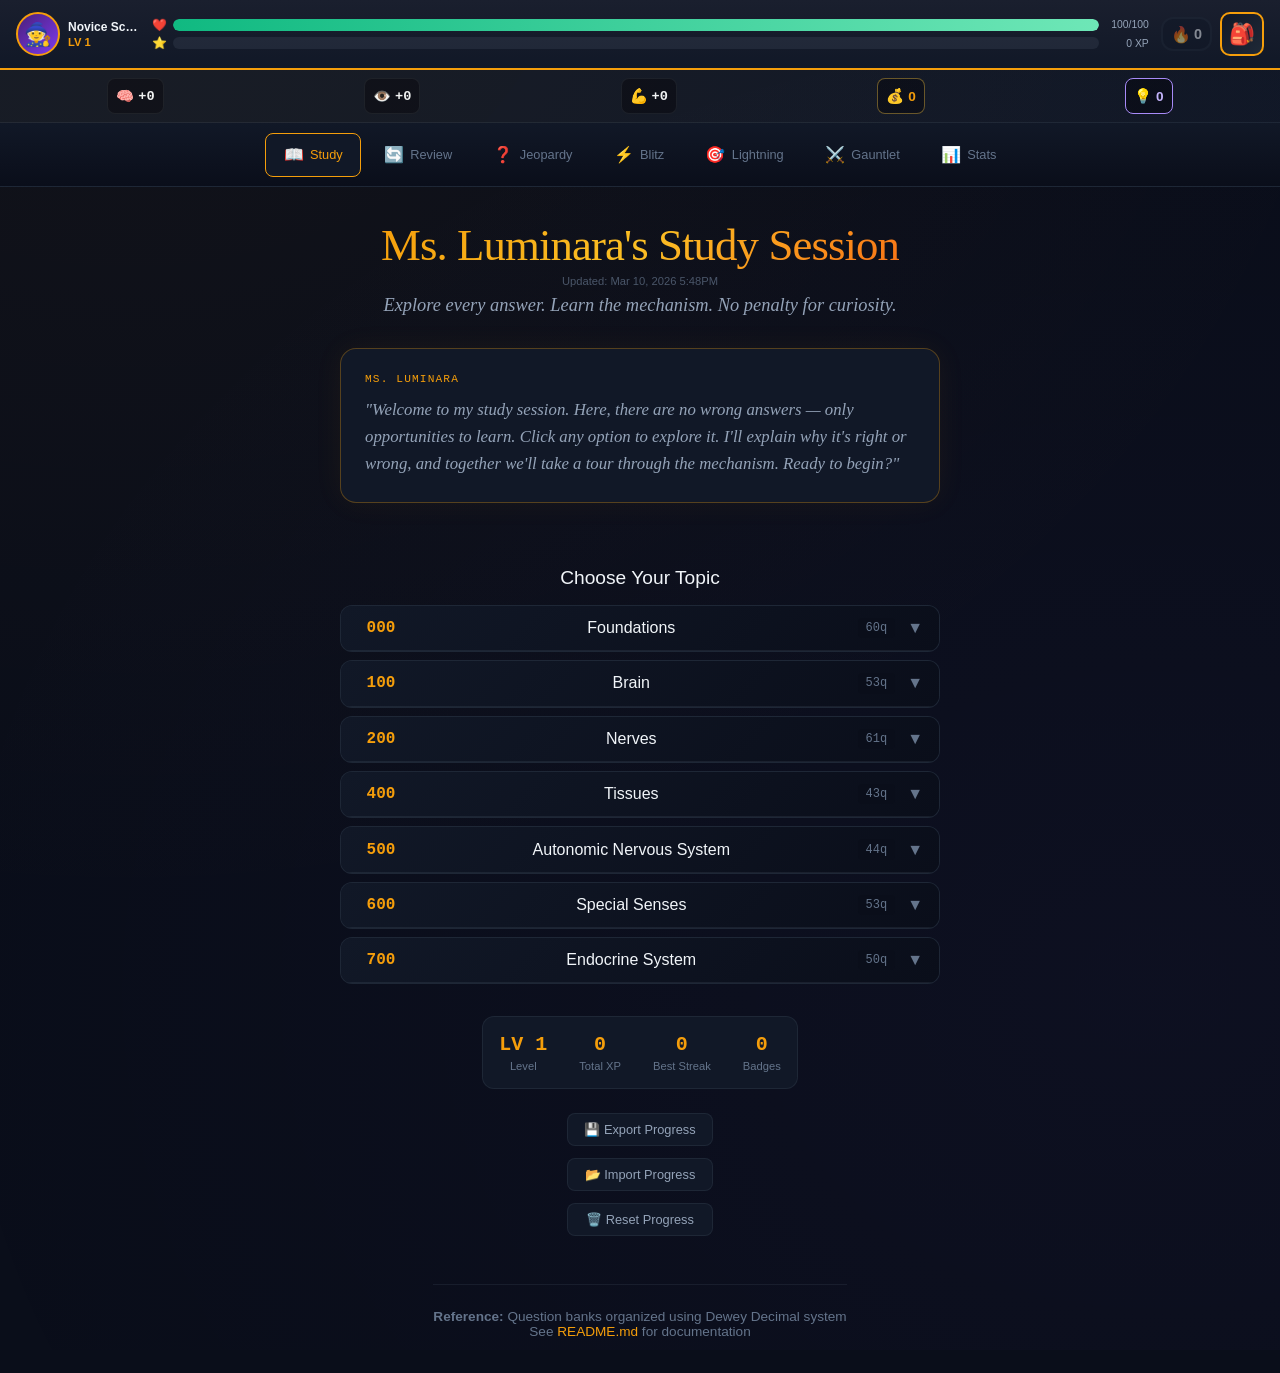
==== commit e2a7b73e: "Add RPG character bar and quick stats to mobile version Mobile-specific RPG HUD with: - Character ba" ====
--- a/mobile.html
+++ b/mobile.html
@@ -534,6 +534,64 @@
   </style>
 </head>
 <body>
+  <!-- ==================== CHARACTER BAR (RPG HUD) ==================== -->
+  <div class="character-bar" id="characterBar">
+    <div class="char-left">
+      <div class="char-avatar" id="charAvatar">🧙</div>
+      <div class="char-info">
+        <div class="char-name" id="charTitle">Novice Scholar</div>
+        <div class="char-level">LV <span id="charLevel">1</span></div>
+      </div>
+    </div>
+    <div class="char-bars">
+      <div class="bar-row hp-row">
+        <span class="bar-icon">❤️</span>
+        <div class="bar-track">
+          <div class="bar-fill hp-fill" id="hpFill" style="width: 100%"></div>
+        </div>
+        <span class="bar-text" id="hpText">100/100</span>
+      </div>
+      <div class="bar-row xp-row">
+        <span class="bar-icon">⭐</span>
+        <div class="bar-track">
+          <div class="bar-fill xp-fill" id="xpFill" style="width: 0%"></div>
+        </div>
+        <span class="bar-text" id="xpText">0 XP</span>
+      </div>
+    </div>
+    <div class="char-right">
+      <div class="streak-display" id="streakDisplay">
+        <span class="streak-icon">🔥</span>
+        <span class="streak-count" id="streakCount">0</span>
+      </div>
+      <button class="inventory-btn" id="inventoryBtn">🎒</button>
+    </div>
+  </div>
+
+  <!-- Quick Stats Row -->
+  <div class="quick-stats" id="quickStats">
+    <div class="quick-stat" id="statInt">
+      <span class="stat-icon">🧠</span>
+      <span class="stat-mod" id="intMod">+0</span>
+    </div>
+    <div class="quick-stat" id="statWis">
+      <span class="stat-icon">👁️</span>
+      <span class="stat-mod" id="wisMod">+0</span>
+    </div>
+    <div class="quick-stat" id="statCon">
+      <span class="stat-icon">💪</span>
+      <span class="stat-mod" id="conMod">+0</span>
+    </div>
+    <div class="quick-stat gold" id="statGold">
+      <span class="stat-icon">💰</span>
+      <span class="stat-val" id="goldDisplay">0</span>
+    </div>
+    <div class="quick-stat insight" id="statInsight">
+      <span class="stat-icon">💡</span>
+      <span class="stat-val" id="insightDisplay">0</span>
+    </div>
+  </div>
+
   <!-- Loading Overlay -->
   <div id="loader" class="hidden">
     <div class="loader-content">
@@ -1483,6 +1541,133 @@
     });
   </script>
 
+  <!-- Mobile RPG HUD Controller -->
+  <script>
+    const MobileRPG = {
+      init() {
+        this.updateDisplay();
+        this.setupEventListeners();
+        // Update display every 2 seconds to catch changes
+        setInterval(() => this.updateDisplay(), 2000);
+      },
+
+      setupEventListeners() {
+        // Avatar and stats open character sheet
+        document.getElementById('charAvatar')?.addEventListener('click', () => this.showCharacterSheet());
+        document.getElementById('statInt')?.addEventListener('click', () => this.showCharacterSheet());
+        document.getElementById('statWis')?.addEventListener('click', () => this.showCharacterSheet());
+        document.getElementById('statCon')?.addEventListener('click', () => this.showCharacterSheet());
+
+        // Gold and inventory button open inventory
+        document.getElementById('statGold')?.addEventListener('click', () => this.showInventory());
+        document.getElementById('inventoryBtn')?.addEventListener('click', () => this.showInventory());
+
+        // Insight can be used during questions
+        document.getElementById('statInsight')?.addEventListener('click', () => this.useInsight());
+      },
+
+      updateDisplay() {
+        if (typeof quiz === 'undefined') return;
+
+        const char = quiz.d20System?.character;
+        const gam = quiz.gamification;
+        const scaffold = quiz.scaffold;
+
+        if (!char && !gam) return;
+
+        // Level and title
+        const level = gam?.level || 1;
+        document.getElementById('charLevel').textContent = level;
+        document.getElementById('charTitle').textContent = this.getTitleForLevel(level);
+
+        // HP
+        if (scaffold) {
+          const hp = scaffold.currentHP || 100;
+          const maxHp = scaffold.maxHP || 100;
+          const pct = Math.max(0, Math.min(100, (hp / maxHp) * 100));
+          document.getElementById('hpFill').style.width = pct + '%';
+          document.getElementById('hpText').textContent = `${hp}/${maxHp}`;
+
+          // Color coding
+          const hpFill = document.getElementById('hpFill');
+          if (pct > 50) hpFill.style.background = 'linear-gradient(90deg, var(--correct) 0%, #6ee7b7 100%)';
+          else if (pct > 25) hpFill.style.background = 'linear-gradient(90deg, #fbbf24 0%, #fcd34d 100%)';
+          else hpFill.style.background = 'linear-gradient(90deg, var(--incorrect) 0%, #fca5a5 100%)';
+        }
+
+        // XP
+        if (gam) {
+          const xp = gam.xp || 0;
+          const nextLevel = gam.xpForNextLevel || 100;
+          const prevLevel = gam.xpForCurrentLevel || 0;
+          const progress = ((xp - prevLevel) / (nextLevel - prevLevel)) * 100;
+          document.getElementById('xpFill').style.width = Math.min(100, progress) + '%';
+          document.getElementById('xpText').textContent = `${xp} XP`;
+        }
+
+        // Streak
+        const streak = gam?.streak || 0;
+        document.getElementById('streakCount').textContent = streak;
+        const streakEl = document.getElementById('streakDisplay');
+        if (streak > 0) streakEl.classList.add('active');
+        else streakEl.classList.remove('active');
+
+        // Stats
+        if (char) {
+          const getMod = (stat) => {
+            const val = char.stats?.[stat] || 10;
+            const mod = Math.floor((val - 10) / 2);
+            return mod >= 0 ? `+${mod}` : `${mod}`;
+          };
+          document.getElementById('intMod').textContent = getMod('intelligence');
+          document.getElementById('wisMod').textContent = getMod('wisdom');
+          document.getElementById('conMod').textContent = getMod('constitution');
+        }
+
+        // Gold
+        const gold = char?.gold || gam?.gold || 0;
+        document.getElementById('goldDisplay').textContent = gold;
+
+        // Insight points
+        const insight = scaffold?.insightPoints || 0;
+        document.getElementById('insightDisplay').textContent = insight;
+      },
+
+      getTitleForLevel(level) {
+        const titles = [
+          'Novice Scholar', 'Curious Mind', 'Eager Learner', 'Knowledge Seeker',
+          'Anatomy Adept', 'Body Mapper', 'System Scholar', 'Physio Pioneer',
+          'Organ Oracle', 'Neural Navigator', 'Master Anatomist', 'Luminara\'s Heir'
+        ];
+        return titles[Math.min(level - 1, titles.length - 1)] || titles[0];
+      },
+
+      showCharacterSheet() {
+        if (typeof quiz !== 'undefined' && quiz.renderer?.showCharacterSheet) {
+          quiz.renderer.showCharacterSheet();
+        }
+      },
+
+      showInventory() {
+        if (typeof quiz !== 'undefined' && quiz.renderer?.showInventory) {
+          quiz.renderer.showInventory();
+        }
+      },
+
+      useInsight() {
+        if (typeof quiz !== 'undefined' && quiz.scaffold?.useInsight) {
+          quiz.scaffold.useInsight();
+          this.updateDisplay();
+        }
+      }
+    };
+
+    // Initialize after quiz loads
+    window.addEventListener('load', () => {
+      setTimeout(() => MobileRPG.init(), 1000);
+    });
+  </script>
+
   <!-- Service Worker Registration for PWA -->
   <script>
     if ('serviceWorker' in navigator) {
--- a/000-core/000.0-mobile.css
+++ b/000-core/000.0-mobile.css
@@ -19,14 +19,215 @@
 
 /* Add safe area padding to body */
 body {
-  padding-top: var(--safe-top);
   padding-left: var(--safe-left);
   padding-right: var(--safe-right);
 }
 
-/* Mode nav needs extra top padding for notch/Dynamic Island */
+/* ==================== CHARACTER BAR (RPG HUD) ==================== */
+.character-bar {
+  display: flex;
+  align-items: center;
+  gap: 0.75rem;
+  padding: 0.75rem 1rem;
+  padding-top: calc(0.75rem + var(--safe-top));
+  padding-left: calc(1rem + var(--safe-left));
+  padding-right: calc(1rem + var(--safe-right));
+  background: linear-gradient(180deg, #1a1f2e 0%, var(--bg-card) 100%);
+  border-bottom: 2px solid var(--glow-warm);
+  position: sticky;
+  top: 0;
+  z-index: 100;
+}
+
+.char-left {
+  display: flex;
+  align-items: center;
+  gap: 0.5rem;
+}
+
+.char-avatar {
+  width: 44px;
+  height: 44px;
+  display: flex;
+  align-items: center;
+  justify-content: center;
+  background: linear-gradient(135deg, #4a1f7a 0%, #7c3aed 100%);
+  border: 2px solid var(--glow-warm);
+  border-radius: 50%;
+  font-size: 1.4rem;
+  cursor: pointer;
+}
+
+.char-info {
+  display: flex;
+  flex-direction: column;
+  gap: 0.1rem;
+}
+
+.char-name {
+  font-size: 0.75rem;
+  font-weight: 700;
+  color: var(--text-primary);
+  max-width: 70px;
+  white-space: nowrap;
+  overflow: hidden;
+  text-overflow: ellipsis;
+}
+
+.char-level {
+  font-size: 0.7rem;
+  color: var(--glow-warm);
+  font-weight: 700;
+}
+
+.char-bars {
+  flex: 1;
+  display: flex;
+  flex-direction: column;
+  gap: 0.3rem;
+  min-width: 0;
+}
+
+.bar-row {
+  display: flex;
+  align-items: center;
+  gap: 0.3rem;
+}
+
+.bar-icon {
+  font-size: 0.75rem;
+  width: 18px;
+  text-align: center;
+}
+
+.bar-track {
+  flex: 1;
+  height: 12px;
+  background: var(--border);
+  border-radius: 6px;
+  overflow: hidden;
+}
+
+.bar-fill {
+  height: 100%;
+  border-radius: 6px;
+  transition: width 0.3s ease;
+}
+
+.hp-fill {
+  background: linear-gradient(90deg, var(--correct) 0%, #6ee7b7 100%);
+}
+
+.xp-fill {
+  background: linear-gradient(90deg, var(--glow-warm) 0%, #fcd34d 100%);
+}
+
+.bar-text {
+  font-size: 0.65rem;
+  color: var(--text-secondary);
+  min-width: 45px;
+  text-align: right;
+  font-variant-numeric: tabular-nums;
+}
+
+.char-right {
+  display: flex;
+  align-items: center;
+  gap: 0.5rem;
+}
+
+.streak-display {
+  display: flex;
+  align-items: center;
+  gap: 0.2rem;
+  padding: 0.35rem 0.5rem;
+  background: var(--bg-card);
+  border: 2px solid var(--border);
+  border-radius: 12px;
+  opacity: 0.5;
+}
+
+.streak-display.active {
+  opacity: 1;
+  border-color: #f97316;
+  background: rgba(249, 115, 22, 0.2);
+}
+
+.streak-icon { font-size: 1rem; }
+
+.streak-count {
+  font-size: 0.9rem;
+  font-weight: 700;
+  color: var(--text-primary);
+}
+
+.streak-display.active .streak-count {
+  color: #fb923c;
+}
+
+.inventory-btn {
+  width: 44px;
+  height: 44px;
+  display: flex;
+  align-items: center;
+  justify-content: center;
+  background: linear-gradient(135deg, var(--bg-card) 0%, #1f2937 100%);
+  border: 2px solid var(--glow-warm);
+  border-radius: 10px;
+  font-size: 1.3rem;
+  cursor: pointer;
+}
+
+.inventory-btn:active {
+  transform: scale(0.92);
+}
+
+/* Quick Stats Row */
+.quick-stats {
+  display: flex;
+  justify-content: space-around;
+  padding: 0.5rem 0.6rem;
+  padding-left: calc(0.6rem + var(--safe-left));
+  padding-right: calc(0.6rem + var(--safe-right));
+  background: var(--bg-card);
+  border-bottom: 1px solid var(--border);
+  gap: 0.3rem;
+}
+
+.quick-stat {
+  display: flex;
+  align-items: center;
+  gap: 0.25rem;
+  padding: 0.4rem 0.5rem;
+  background: var(--bg-deep);
+  border: 1px solid var(--border);
+  border-radius: 8px;
+  cursor: pointer;
+  min-height: 36px;
+}
+
+.quick-stat:active {
+  transform: scale(0.95);
+  border-color: var(--glow-warm);
+}
+
+.quick-stat .stat-icon { font-size: 0.9rem; }
+
+.quick-stat .stat-mod,
+.quick-stat .stat-val {
+  font-size: 0.85rem;
+  font-weight: 700;
+  color: var(--text-primary);
+}
+
+.quick-stat.gold { border-color: rgba(245, 197, 66, 0.4); }
+.quick-stat.gold .stat-val { color: var(--glow-warm); }
+
+.quick-stat.insight { border-color: #a78bfa; }
+.quick-stat.insight .stat-val { color: #c4b5fd; }
+
+/* Mode nav - no extra top padding since character bar handles it */
 .mode-nav {
-  padding-top: calc(0.6rem + var(--safe-top));
   padding-left: calc(1rem + var(--safe-left));
   padding-right: calc(1rem + var(--safe-right));
 }
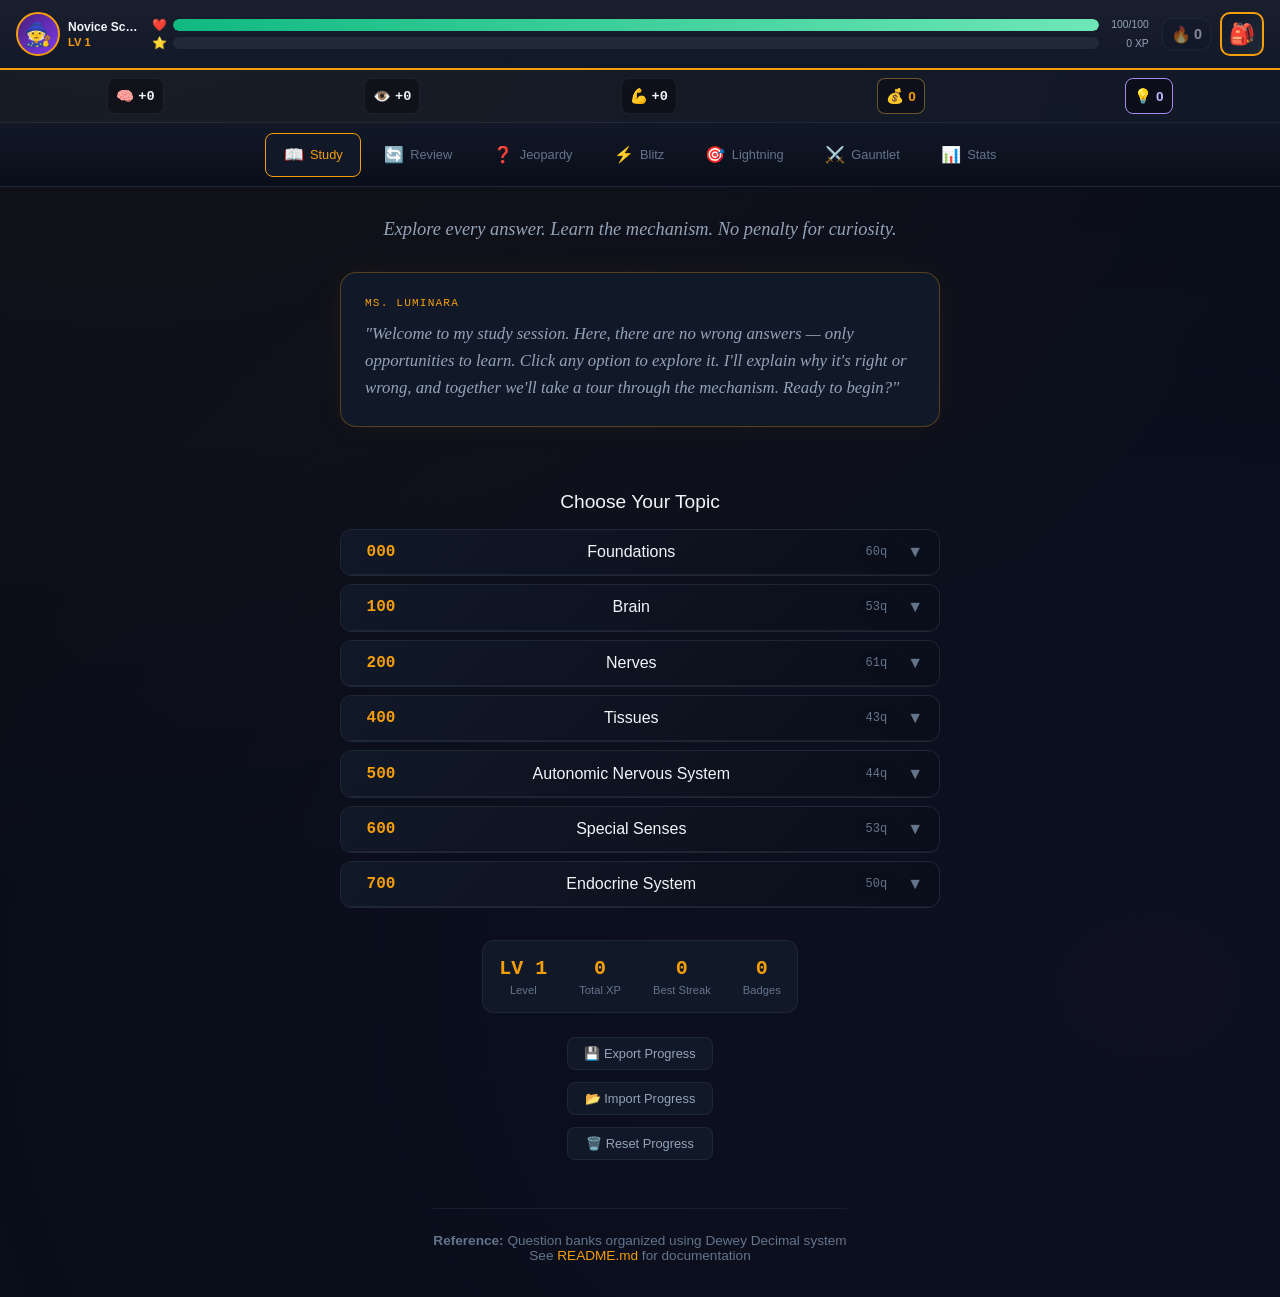
==== commit 7d1388f4: "Remove duplicate header from mobile landing page The RPG character bar now serves as the header, so " ====
--- a/mobile.html
+++ b/mobile.html
@@ -634,12 +634,6 @@
     <!-- Landing Page -->
     <div id="landing">
       <div class="landing-content">
-        <div class="landing-header">
-          <h1>Ms. Luminara's Study Session</h1>
-        </div>
-        <div class="header-toolbar">
-          <span class="last-updated">Updated: Mar 10, 2026 5:48PM</span>
-        </div>
         <p class="subtitle">Explore every answer. Learn the mechanism. No penalty for curiosity.</p>
 
         <div class="luminara-welcome">
